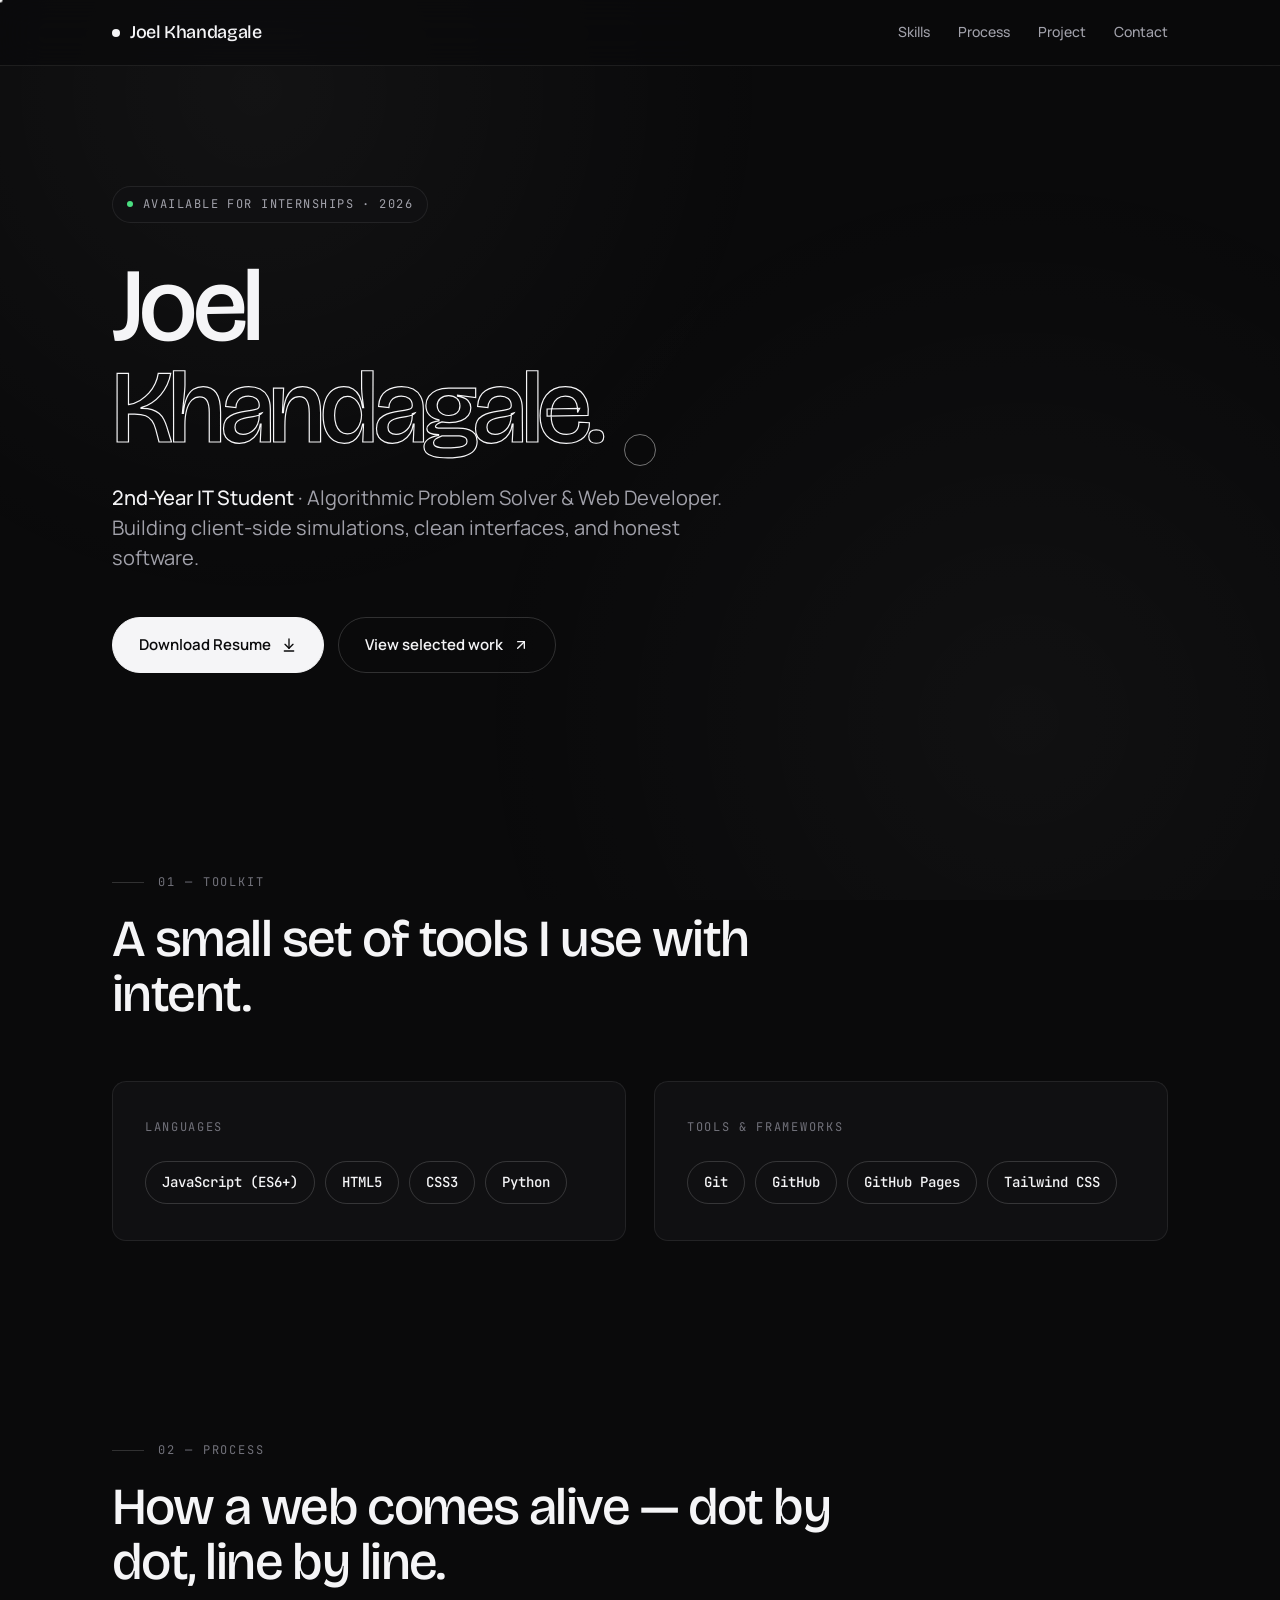
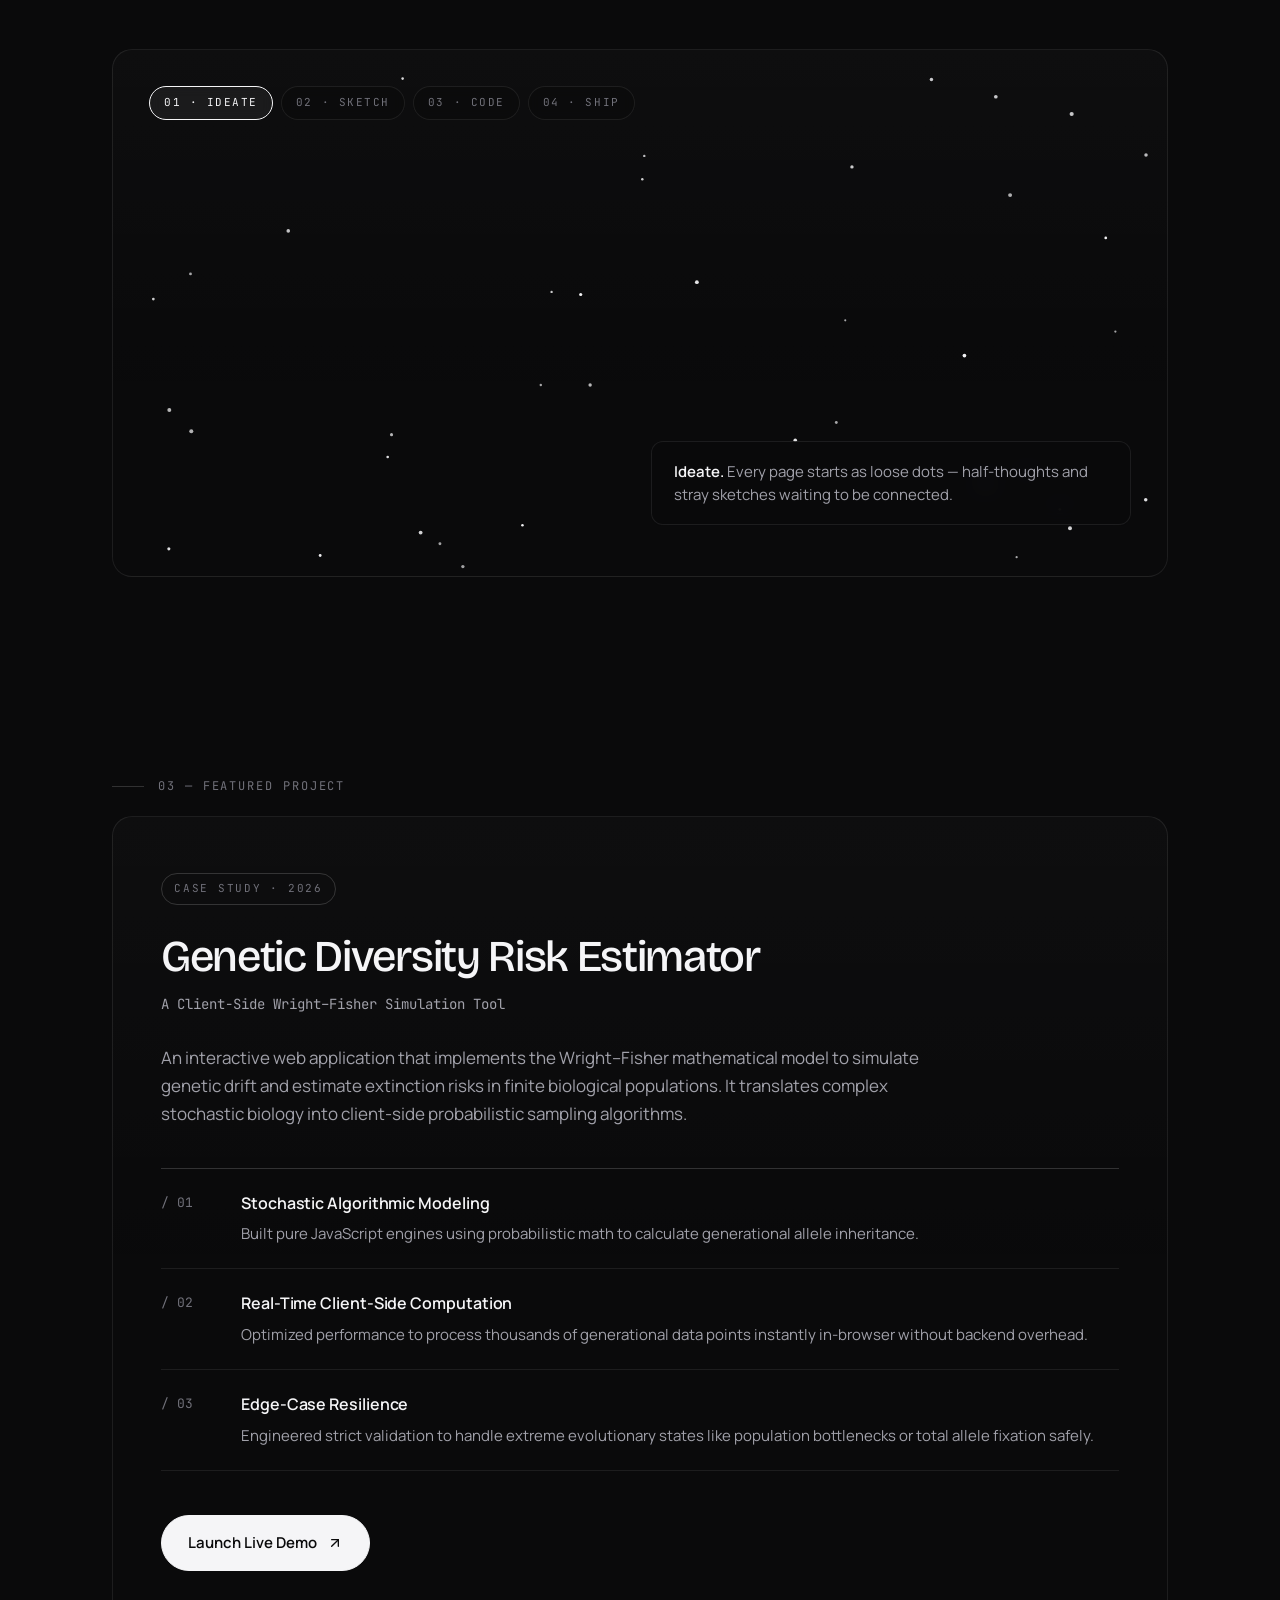
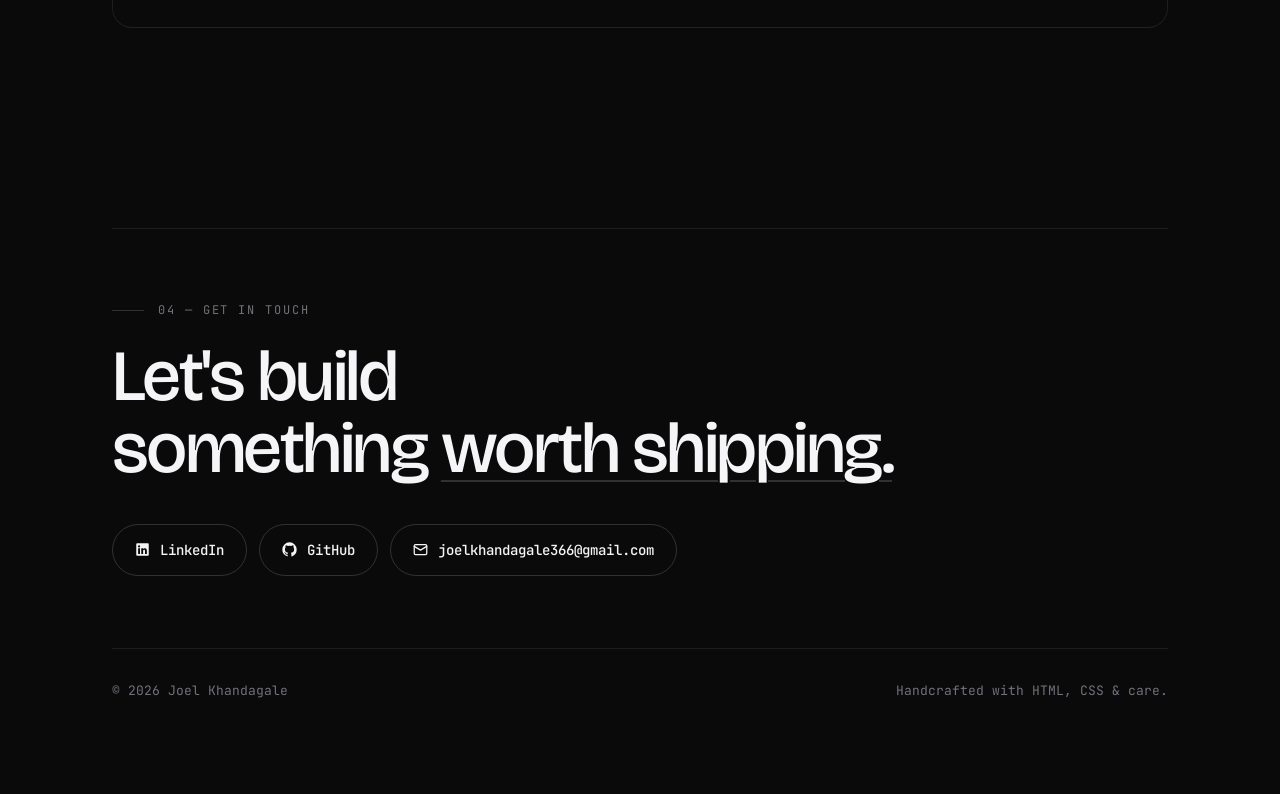
==== index.html @ 6344532a "Add files via upload" ====
<!DOCTYPE html>
<html lang="en">
<head>
<meta charset="UTF-8" />
<meta name="viewport" content="width=device-width, initial-scale=1.0" />
<meta name="description" content="Joel Khandagale — 2nd-Year IT Student, Algorithmic Problem Solver & Web Developer" />
<title>Joel Khandagale — Portfolio</title>
<link rel="preconnect" href="https://fonts.googleapis.com">
<link rel="preconnect" href="https://fonts.gstatic.com" crossorigin>
<link href="https://fonts.googleapis.com/css2?family=Bricolage+Grotesque:opsz,wght@12..96,400;12..96,500;12..96,700&family=Manrope:wght@300;400;500;600;700&family=JetBrains+Mono:wght@400;500&display=swap" rel="stylesheet">
<style>
  :root {
    --bg: #0a0a0b;
    --bg-elev: #101012;
    --line: rgba(255, 255, 255, 0.08);
    --line-strong: rgba(255, 255, 255, 0.16);
    --text: #f5f5f7;
    --text-dim: #a1a1aa;
    --text-mute: #71717a;
    --accent: #ffffff;
    --radius: 14px;
    --maxw: 1120px;
    --ease: cubic-bezier(.2,.7,.2,1);
  }

  * { box-sizing: border-box; }
  html { scroll-behavior: smooth; }
  body {
    margin: 0;
    background: var(--bg);
    color: var(--text);
    font-family: 'Manrope', system-ui, sans-serif;
    font-size: 16px;
    line-height: 1.6;
    -webkit-font-smoothing: antialiased;
    -moz-osx-font-smoothing: grayscale;
    overflow-x: hidden;
  }
  body::before {
    content: "";
    position: fixed; inset: 0;
    pointer-events: none;
    background-image: radial-gradient(circle at 20% 10%, rgba(255,255,255,.04), transparent 40%),
                      radial-gradient(circle at 80% 80%, rgba(255,255,255,.03), transparent 45%);
    z-index: 0;
  }

  a { color: var(--text); text-decoration: none; }

  .container { max-width: var(--maxw); margin: 0 auto; padding: 0 32px; position: relative; z-index: 1; }

  @media (hover: hover) and (pointer: fine) {
    body { cursor: none; }
    a, button, .btn, .badge, .contact-link, .nav-links a, input, textarea { cursor: none; }
    .cursor-ring {
      position: fixed; top: 0; left: 0;
      width: 32px; height: 32px;
      border: 1px solid rgba(255,255,255,0.45);
      border-radius: 50%;
      transform: translate(-50%, -50%);
      pointer-events: none;
      z-index: 9999;
      transition: width .25s var(--ease), height .25s var(--ease),
                  background .25s var(--ease), border-color .25s var(--ease),
                  opacity .2s var(--ease);
      mix-blend-mode: difference;
      will-change: transform;
    }
    .cursor-dot {
      position: fixed; top: 0; left: 0;
      width: 5px; height: 5px;
      background: #fff;
      border-radius: 50%;
      transform: translate(-50%, -50%);
      pointer-events: none;
      z-index: 9999;
      mix-blend-mode: difference;
      will-change: transform;
    }
    .cursor-ring.hover {
      width: 56px; height: 56px;
      background: rgba(255,255,255,0.08);
      border-color: rgba(255,255,255,0.8);
    }
    .cursor-ring.click { width: 22px; height: 22px; }
  }

  .nav {
    position: sticky; top: 0;
    backdrop-filter: blur(18px);
    -webkit-backdrop-filter: blur(18px);
    background: rgba(10,10,11,0.65);
    border-bottom: 1px solid var(--line);
    z-index: 50;
  }
  .nav-inner { display: flex; align-items: center; justify-content: space-between; padding: 18px 32px; max-width: var(--maxw); margin: 0 auto; }
  .brand { font-family: 'Bricolage Grotesque', sans-serif; font-weight: 500; font-size: 18px; letter-spacing: -0.02em; }
  .brand-dot { display: inline-block; width: 8px; height: 8px; border-radius: 50%; background: var(--text); margin-right: 10px; vertical-align: middle; }
  .nav-links { display: flex; gap: 28px; }
  .nav-links a { color: var(--text-dim); font-size: 14px; font-weight: 500; transition: color .3s var(--ease); }
  .nav-links a:hover { color: var(--text); }
  @media (max-width: 640px) { .nav-links { display: none; } }

  .hero { padding: 120px 0 100px; position: relative; }
  .eyebrow {
    display: inline-flex; align-items: center; gap: 10px;
    font-family: 'JetBrains Mono', monospace;
    font-size: 12px; letter-spacing: 0.12em; text-transform: uppercase;
    color: var(--text-dim);
    padding: 8px 14px; border: 1px solid var(--line); border-radius: 999px;
    background: var(--bg-elev); margin-bottom: 32px;
  }
  .eyebrow .pulse { width: 6px; height: 6px; border-radius: 50%; background: #4ade80; box-shadow: 0 0 0 0 rgba(74,222,128,0.6); animation: pulse 2s infinite; }
  @keyframes pulse { 0%,100% { box-shadow: 0 0 0 0 rgba(74,222,128,0.6); } 50% { box-shadow: 0 0 0 8px rgba(74,222,128,0); } }
  .hero h1 {
    font-family: 'Bricolage Grotesque', sans-serif;
    font-weight: 500;
    font-size: clamp(48px, 9vw, 104px);
    line-height: 0.98; letter-spacing: -0.045em;
    margin: 0 0 24px;
  }
  .hero h1 .stroke { color: transparent; -webkit-text-stroke: 1.2px var(--text); }
  .hero-tag { font-size: clamp(16px, 1.6vw, 20px); color: var(--text-dim); max-width: 640px; margin: 0 0 44px; line-height: 1.5; }
  .hero-tag strong { color: var(--text); font-weight: 500; }
  .cta-row { display: flex; gap: 14px; flex-wrap: wrap; align-items: center; }

  .btn {
    display: inline-flex; align-items: center; gap: 10px;
    padding: 15px 26px;
    font-family: 'Manrope', sans-serif;
    font-size: 15px; font-weight: 600;
    border-radius: 999px;
    border: 1px solid var(--line-strong);
    background: transparent; color: var(--text);
    transition: all .35s var(--ease); text-decoration: none;
  }
  .btn:hover { border-color: var(--text); transform: translateY(-2px); }
  .btn-primary { background: var(--text); color: #0a0a0b; border-color: var(--text); }
  .btn-primary:hover { background: transparent; color: var(--text); border-color: var(--text); transform: translateY(-2px); }
  .btn svg { width: 16px; height: 16px; transition: transform .35s var(--ease); }
  .btn:hover svg { transform: translate(2px, -2px); }
  .btn-primary:hover svg { transform: translateY(2px); }

  section { padding: 100px 0; position: relative; }
  .section-label {
    display: flex; align-items: center; gap: 14px;
    font-family: 'JetBrains Mono', monospace;
    font-size: 12px; letter-spacing: 0.16em; text-transform: uppercase;
    color: var(--text-mute); margin-bottom: 20px;
  }
  .section-label::before { content: ""; width: 32px; height: 1px; background: var(--line-strong); }
  .section-title {
    font-family: 'Bricolage Grotesque', sans-serif; font-weight: 500;
    font-size: clamp(32px, 4.5vw, 52px); letter-spacing: -0.03em;
    line-height: 1.05; margin: 0 0 60px; max-width: 720px;
  }

  .skills-grid { display: grid; grid-template-columns: repeat(2, 1fr); gap: 28px; }
  @media (max-width: 720px) { .skills-grid { grid-template-columns: 1fr; } }
  .skill-card { padding: 36px 32px; border: 1px solid var(--line); border-radius: var(--radius); background: var(--bg-elev); transition: border-color .35s var(--ease), transform .35s var(--ease); }
  .skill-card:hover { border-color: var(--line-strong); transform: translateY(-3px); }
  .skill-cat { font-family: 'JetBrains Mono', monospace; font-size: 12px; letter-spacing: 0.14em; text-transform: uppercase; color: var(--text-mute); margin-bottom: 24px; }
  .skill-list { display: flex; flex-wrap: wrap; gap: 10px; }
  .badge { padding: 9px 16px; border: 1px solid var(--line-strong); border-radius: 999px; font-size: 14px; font-weight: 500; color: var(--text); background: transparent; transition: all .3s var(--ease); font-family: 'JetBrains Mono', monospace; }
  .badge:hover { background: var(--text); color: #0a0a0b; border-color: var(--text); }

  .process { padding: 100px 0; }
  .process-wrap {
    position: relative;
    border: 1px solid var(--line);
    border-radius: 20px;
    background: linear-gradient(180deg, rgba(255,255,255,0.02), transparent 70%);
    overflow: hidden;
    aspect-ratio: 16 / 8;
    min-height: 420px;
  }
  @media (max-width: 720px) { .process-wrap { aspect-ratio: 4 / 5; min-height: 500px; } }
  #web-canvas { position: absolute; inset: 0; width: 100%; height: 100%; display: block; }
  .process-overlay {
    position: absolute; inset: 0;
    padding: 36px;
    display: flex; flex-direction: column; justify-content: space-between;
    pointer-events: none;
  }
  .process-steps {
    display: flex; gap: 8px; flex-wrap: wrap;
  }
  .step-chip {
    font-family: 'JetBrains Mono', monospace;
    font-size: 11px; letter-spacing: 0.14em; text-transform: uppercase;
    padding: 7px 14px;
    border: 1px solid var(--line);
    border-radius: 999px;
    color: var(--text-mute);
    background: rgba(10,10,11,0.5);
    backdrop-filter: blur(6px);
    -webkit-backdrop-filter: blur(6px);
    transition: color .4s var(--ease), border-color .4s var(--ease), background .4s var(--ease);
  }
  .step-chip.active { color: var(--text); border-color: var(--text); background: rgba(255,255,255,0.06); }
  .process-caption {
    align-self: flex-end; max-width: 480px;
    font-family: 'Manrope', sans-serif;
    color: var(--text-dim); font-size: 15px; line-height: 1.55;
    padding: 18px 22px;
    background: rgba(10,10,11,0.55);
    backdrop-filter: blur(10px);
    -webkit-backdrop-filter: blur(10px);
    border: 1px solid var(--line);
    border-radius: 12px;
  }
  .process-caption strong { color: var(--text); font-weight: 600; }
  @media (max-width: 720px) {
    .process-overlay { padding: 22px; }
    .process-caption { align-self: flex-start; }
  }

  .project { border: 1px solid var(--line); border-radius: 20px; padding: 56px 48px; background: linear-gradient(180deg, rgba(255,255,255,0.02), transparent 60%); position: relative; overflow: hidden; }
  @media (max-width: 640px) { .project { padding: 40px 24px; } }
  .project-tag { display: inline-block; font-family: 'JetBrains Mono', monospace; font-size: 11px; letter-spacing: 0.16em; text-transform: uppercase; color: var(--text-mute); padding: 6px 12px; border: 1px solid var(--line-strong); border-radius: 999px; margin-bottom: 28px; }
  .project h3 { font-family: 'Bricolage Grotesque', sans-serif; font-weight: 500; font-size: clamp(28px, 4vw, 44px); letter-spacing: -0.03em; line-height: 1.1; margin: 0 0 12px; }
  .project-subtitle { font-family: 'JetBrains Mono', monospace; font-size: 14px; color: var(--text-dim); margin: 0 0 28px; }
  .project-desc { font-size: 17px; color: var(--text-dim); max-width: 780px; margin: 0 0 40px; line-height: 1.65; }
  .feature-list { display: grid; gap: 0; margin: 0 0 44px; padding: 0; list-style: none; }
  .feature-list li { display: grid; grid-template-columns: 60px 1fr; gap: 20px; align-items: flex-start; padding: 22px 0; border-top: 1px solid var(--line); }
  .feature-list li:first-child { border-top: 1px solid var(--line-strong); }
  .feature-list li:last-child { border-bottom: 1px solid var(--line); }
  .feature-num { font-family: 'JetBrains Mono', monospace; font-size: 13px; color: var(--text-mute); padding-top: 2px; }
  .feature-body h4 { font-family: 'Manrope', sans-serif; font-size: 16px; font-weight: 600; margin: 0 0 6px; color: var(--text); letter-spacing: -0.005em; }
  .feature-body p { margin: 0; color: var(--text-dim); font-size: 15px; line-height: 1.6; }
  .project-cta { display: flex; gap: 14px; flex-wrap: wrap; }

  .contact { padding: 100px 0 60px; text-align: left; }
  .contact-inner { padding: 72px 0; border-top: 1px solid var(--line); border-bottom: 1px solid var(--line); }
  .contact h2 { font-family: 'Bricolage Grotesque', sans-serif; font-weight: 500; font-size: clamp(40px, 6vw, 72px); letter-spacing: -0.035em; line-height: 1; margin: 0 0 32px; }
  .contact h2 a { color: var(--text); text-decoration: underline; text-decoration-thickness: 1.5px; text-underline-offset: 8px; transition: text-decoration-color .3s var(--ease); text-decoration-color: var(--line-strong); }
  .contact h2 a:hover { text-decoration-color: var(--text); }
  .contact-links { display: flex; gap: 12px; flex-wrap: wrap; margin-top: 40px; }
  .contact-link { display: inline-flex; align-items: center; gap: 10px; padding: 14px 22px; border: 1px solid var(--line-strong); border-radius: 999px; font-size: 14px; font-weight: 500; color: var(--text); transition: all .3s var(--ease); font-family: 'JetBrains Mono', monospace; }
  .contact-link:hover { background: var(--text); color: #0a0a0b; border-color: var(--text); transform: translateY(-2px); }
  .contact-link svg { width: 15px; height: 15px; }

  footer { padding: 32px 0; display: flex; justify-content: space-between; align-items: center; color: var(--text-mute); font-size: 13px; font-family: 'JetBrains Mono', monospace; flex-wrap: wrap; gap: 12px; }

  .reveal { opacity: 0; transform: translateY(24px); transition: opacity .8s var(--ease), transform .8s var(--ease); }
  .reveal.in { opacity: 1; transform: translateY(0); }
  .delay-1 { transition-delay: .08s; }
  .delay-2 { transition-delay: .16s; }
  .delay-3 { transition-delay: .24s; }
  .delay-4 { transition-delay: .32s; }

  ::selection { background: var(--text); color: #0a0a0b; }
</style>
</head>
<body>

<div class="cursor-ring" aria-hidden="true"></div>
<div class="cursor-dot" aria-hidden="true"></div>

<nav class="nav" data-testid="portfolio-nav">
  <div class="nav-inner">
    <div class="brand"><span class="brand-dot"></span>Joel Khandagale</div>
    <div class="nav-links">
      <a href="#skills">Skills</a>
      <a href="#process">Process</a>
      <a href="#project">Project</a>
      <a href="#contact">Contact</a>
    </div>
  </div>
</nav>

<header class="hero">
  <div class="container">
    <div class="eyebrow reveal" data-testid="hero-status">
      <span class="pulse"></span> Available for internships · 2026
    </div>
    <h1 class="reveal delay-1" data-testid="hero-name">
      Joel<br/>
      <span class="stroke">Khandagale.</span>
    </h1>
    <p class="hero-tag reveal delay-2" data-testid="hero-tagline">
      <strong>2nd-Year IT Student</strong> · Algorithmic Problem Solver &amp; Web Developer. Building
      client-side simulations, clean interfaces, and honest software.
    </p>
    <div class="cta-row reveal delay-3">
      <a class="btn btn-primary" href="resume.pdf" download="Joel_Khandagale_Resume.pdf" data-testid="hero-download-resume-btn">
        Download Resume
        <svg viewBox="0 0 24 24" fill="none" stroke="currentColor" stroke-width="2" stroke-linecap="round" stroke-linejoin="round"><path d="M12 3v14"/><path d="m6 11 6 6 6-6"/><path d="M5 21h14"/></svg>
      </a>
      <a class="btn" href="#project" data-testid="hero-view-work-btn">
        View selected work
        <svg viewBox="0 0 24 24" fill="none" stroke="currentColor" stroke-width="2" stroke-linecap="round" stroke-linejoin="round"><path d="M7 17 17 7"/><path d="M7 7h10v10"/></svg>
      </a>
    </div>
  </div>
</header>

<section id="skills" data-testid="skills-section">
  <div class="container">
    <div class="section-label reveal">01 — Toolkit</div>
    <h2 class="section-title reveal delay-1">A small set of tools I use with intent.</h2>
    <div class="skills-grid">
      <div class="skill-card reveal delay-2" data-testid="skill-languages-card">
        <div class="skill-cat">Languages</div>
        <div class="skill-list">
          <span class="badge">JavaScript (ES6+)</span>
          <span class="badge">HTML5</span>
          <span class="badge">CSS3</span>
          <span class="badge">Python</span>
        </div>
      </div>
      <div class="skill-card reveal delay-3" data-testid="skill-tools-card">
        <div class="skill-cat">Tools &amp; Frameworks</div>
        <div class="skill-list">
          <span class="badge">Git</span>
          <span class="badge">GitHub</span>
          <span class="badge">GitHub Pages</span>
          <span class="badge">Tailwind CSS</span>
        </div>
      </div>
    </div>
  </div>
</section>

<section id="process" class="process" data-testid="process-section">
  <div class="container">
    <div class="section-label reveal">02 — Process</div>
    <h2 class="section-title reveal delay-1">How a web comes alive — dot by dot, line by line.</h2>
    <div class="process-wrap reveal delay-2">
      <canvas id="web-canvas" data-testid="web-canvas"></canvas>
      <div class="process-overlay">
        <div class="process-steps" data-testid="process-steps">
          <span class="step-chip" data-step="0">01 · Ideate</span>
          <span class="step-chip" data-step="1">02 · Sketch</span>
          <span class="step-chip" data-step="2">03 · Code</span>
          <span class="step-chip" data-step="3">04 · Ship</span>
        </div>
        <p class="process-caption" data-testid="process-caption">
          <strong id="step-title">Ideate.</strong>
          <span id="step-desc">Every page starts as loose dots — half-thoughts and stray sketches waiting to be connected.</span>
        </p>
      </div>
    </div>
  </div>
</section>

<section id="project" data-testid="project-section">
  <div class="container">
    <div class="section-label reveal">03 — Featured Project</div>
    <div class="project reveal delay-1">
      <span class="project-tag">Case study · 2026</span>
      <h3 data-testid="project-title">Genetic Diversity Risk Estimator</h3>
      <p class="project-subtitle">A Client-Side Wright–Fisher Simulation Tool</p>
      <p class="project-desc">
        An interactive web application that implements the Wright–Fisher mathematical model to simulate
        genetic drift and estimate extinction risks in finite biological populations. It translates
        complex stochastic biology into client-side probabilistic sampling algorithms.
      </p>
      <ul class="feature-list">
        <li>
          <span class="feature-num">/ 01</span>
          <div class="feature-body">
            <h4>Stochastic Algorithmic Modeling</h4>
            <p>Built pure JavaScript engines using probabilistic math to calculate generational allele inheritance.</p>
          </div>
        </li>
        <li>
          <span class="feature-num">/ 02</span>
          <div class="feature-body">
            <h4>Real-Time Client-Side Computation</h4>
            <p>Optimized performance to process thousands of generational data points instantly in-browser without backend overhead.</p>
          </div>
        </li>
        <li>
          <span class="feature-num">/ 03</span>
          <div class="feature-body">
            <h4>Edge-Case Resilience</h4>
            <p>Engineered strict validation to handle extreme evolutionary states like population bottlenecks or total allele fixation safely.</p>
          </div>
        </li>
      </ul>
      <div class="project-cta">
        <a class="btn btn-primary" href="https://joelllllll07.github.io/Genetic-Diversity-Risk-Estimator/" target="_blank" rel="noopener" data-testid="project-live-demo-btn">
          Launch Live Demo
          <svg viewBox="0 0 24 24" fill="none" stroke="currentColor" stroke-width="2" stroke-linecap="round" stroke-linejoin="round"><path d="M7 17 17 7"/><path d="M7 7h10v10"/></svg>
        </a>
      </div>
    </div>
  </div>
</section>

<section id="contact" class="contact" data-testid="contact-section">
  <div class="container">
    <div class="contact-inner">
      <div class="section-label reveal">04 — Get in touch</div>
      <h2 class="reveal delay-1">
        Let's build<br/>
        something <a href="mailto:joelkhandagale366@gmail.com" data-testid="contact-email-inline">worth shipping.</a>
      </h2>
      <div class="contact-links reveal delay-2">
        <a class="contact-link" href="https://www.linkedin.com/in/joel-khandagale-20136740b/" target="_blank" rel="noopener" data-testid="contact-linkedin">
          <svg viewBox="0 0 24 24" fill="currentColor"><path d="M20.5 2h-17A1.5 1.5 0 002 3.5v17A1.5 1.5 0 003.5 22h17a1.5 1.5 0 001.5-1.5v-17A1.5 1.5 0 0020.5 2zM8 19H5v-9h3zm-1.5-10.28a1.72 1.72 0 111.72-1.72 1.72 1.72 0 01-1.72 1.72zM19 19h-3v-4.74c0-1.42-.6-1.93-1.38-1.93A1.74 1.74 0 0013 14.19V19h-3v-9h2.9v1.3a3.11 3.11 0 012.7-1.4c1.55 0 3.4.86 3.4 3.6z"/></svg>
          LinkedIn
        </a>
        <a class="contact-link" href="https://github.com/joelllllll07" target="_blank" rel="noopener" data-testid="contact-github">
          <svg viewBox="0 0 24 24" fill="currentColor"><path d="M12 .5A11.5 11.5 0 00.5 12a11.5 11.5 0 007.86 10.92c.58.1.79-.25.79-.56v-2c-3.2.7-3.88-1.37-3.88-1.37-.53-1.34-1.29-1.7-1.29-1.7-1.05-.72.08-.7.08-.7 1.17.08 1.78 1.2 1.78 1.2 1.03 1.77 2.7 1.26 3.36.96.1-.75.4-1.26.73-1.55-2.55-.29-5.24-1.28-5.24-5.7 0-1.26.45-2.29 1.19-3.1-.12-.29-.52-1.47.11-3.06 0 0 .97-.31 3.18 1.18a11 11 0 015.79 0c2.2-1.49 3.17-1.18 3.17-1.18.64 1.59.24 2.77.12 3.06.74.81 1.19 1.84 1.19 3.1 0 4.43-2.7 5.4-5.26 5.69.41.36.78 1.06.78 2.14v3.17c0 .31.21.67.8.56A11.5 11.5 0 0023.5 12 11.5 11.5 0 0012 .5z"/></svg>
          GitHub
        </a>
        <a class="contact-link" href="mailto:joelkhandagale366@gmail.com" data-testid="contact-email">
          <svg viewBox="0 0 24 24" fill="none" stroke="currentColor" stroke-width="2" stroke-linecap="round" stroke-linejoin="round"><rect x="2" y="4" width="20" height="16" rx="2"/><path d="m22 7-10 6L2 7"/></svg>
          joelkhandagale366@gmail.com
        </a>
      </div>
    </div>
    <footer>
      <div>© 2026 Joel Khandagale</div>
      <div>Handcrafted with HTML, CSS &amp; care.</div>
    </footer>
  </div>
</section>

<script>
  const io = new IntersectionObserver((entries) => {
    entries.forEach(e => { if (e.isIntersecting) { e.target.classList.add('in'); io.unobserve(e.target); } });
  }, { threshold: 0.12 });
  document.querySelectorAll('.reveal').forEach(el => io.observe(el));

  (function () {
    if (!matchMedia('(hover: hover) and (pointer: fine)').matches) return;
    const ring = document.querySelector('.cursor-ring');
    const dot = document.querySelector('.cursor-dot');
    if (!ring || !dot) return;
    let mx = window.innerWidth / 2, my = window.innerHeight / 2;
    let rx = mx, ry = my;
    window.addEventListener('mousemove', (e) => { mx = e.clientX; my = e.clientY; dot.style.transform = `translate(${mx}px, ${my}px) translate(-50%, -50%)`; }, { passive: true });
    function tick() {
      rx += (mx - rx) * 0.18;
      ry += (my - ry) * 0.18;
      ring.style.transform = `translate(${rx}px, ${ry}px) translate(-50%, -50%)`;
      requestAnimationFrame(tick);
    }
    tick();
    const hoverSel = 'a, button, .btn, .badge, .contact-link, .nav-links a, .step-chip';
    document.querySelectorAll(hoverSel).forEach(el => {
      el.addEventListener('mouseenter', () => ring.classList.add('hover'));
      el.addEventListener('mouseleave', () => ring.classList.remove('hover'));
    });
    window.addEventListener('mousedown', () => ring.classList.add('click'));
    window.addEventListener('mouseup', () => ring.classList.remove('click'));
    window.addEventListener('mouseleave', () => { ring.style.opacity = 0; dot.style.opacity = 0; });
    window.addEventListener('mouseenter', () => { ring.style.opacity = 1; dot.style.opacity = 1; });
  })();

  (function () {
    const canvas = document.getElementById('web-canvas');
    if (!canvas) return;
    const ctx = canvas.getContext('2d');
    let W = 0, H = 0, DPR = Math.min(window.devicePixelRatio || 1, 2);
    let nodes = [];
    let mouse = { x: -9999, y: -9999, active: false };
    const STAGE = { count: 4 };
    let stage = 0;
    const stepData = [
      { title: 'Ideate.', desc: 'Every page starts as loose dots — half-thoughts and stray sketches waiting to be connected.' },
      { title: 'Sketch.', desc: 'Ideas find their neighbors. Short strokes link the closest thoughts into a rough scaffold.' },
      { title: 'Code.', desc: 'The scaffold hardens into structure — every dot a component, every line a function call.' },
      { title: 'Ship.', desc: 'The web comes alive. Move your cursor — the network pulls toward you, just like a real user.' }
    ];

    function resize() {
      const rect = canvas.getBoundingClientRect();
      W = rect.width; H = rect.height;
      canvas.width = W * DPR; canvas.height = H * DPR;
      ctx.setTransform(DPR, 0, 0, DPR, 0, 0);
      seed();
    }

    function seed() {
      const density = Math.max(28, Math.min(56, Math.floor((W * H) / 14000)));
      nodes = new Array(density).fill(0).map(() => ({
        x: Math.random() * W,
        y: Math.random() * H,
        vx: (Math.random() - 0.5) * 0.35,
        vy: (Math.random() - 0.5) * 0.35,
        r: Math.random() * 1.2 + 1.0,
        appear: Math.random() * 0.9 + 0.1
      }));
    }

    function update() {
      const linkDist = [0, 80, 120, 160][stage];
      const showNodes = stage >= 0;
      const attract = stage >= 3;

      ctx.clearRect(0, 0, W, H);

      for (const n of nodes) {
        n.x += n.vx; n.y += n.vy;
        if (n.x < 0 || n.x > W) n.vx *= -1;
        if (n.y < 0 || n.y > H) n.vy *= -1;

        if (attract && mouse.active) {
          const dx = mouse.x - n.x, dy = mouse.y - n.y;
          const d2 = dx * dx + dy * dy;
          if (d2 < 180 * 180) {
            const d = Math.sqrt(d2) || 1;
            n.vx += (dx / d) * 0.02;
            n.vy += (dy / d) * 0.02;
          }
        }
        n.vx *= 0.995; n.vy *= 0.995;
        n.x = Math.max(0, Math.min(W, n.x));
        n.y = Math.max(0, Math.min(H, n.y));
      }

      if (linkDist > 0) {
        for (let i = 0; i < nodes.length; i++) {
          for (let j = i + 1; j < nodes.length; j++) {
            const a = nodes[i], b = nodes[j];
            const dx = a.x - b.x, dy = a.y - b.y;
            const d = Math.hypot(dx, dy);
            if (d < linkDist) {
              const alpha = (1 - d / linkDist) * 0.5;
              ctx.strokeStyle = `rgba(255,255,255,${alpha.toFixed(3)})`;
              ctx.lineWidth = 0.7;
              ctx.beginPath();
              ctx.moveTo(a.x, a.y); ctx.lineTo(b.x, b.y);
              ctx.stroke();
            }
          }
        }
      }
      if (attract && mouse.active) {
        for (const n of nodes) {
          const dx = mouse.x - n.x, dy = mouse.y - n.y;
          const d = Math.hypot(dx, dy);
          if (d < 180) {
            const alpha = (1 - d / 180) * 0.9;
            ctx.strokeStyle = `rgba(255,255,255,${alpha.toFixed(3)})`;
            ctx.lineWidth = 0.9;
            ctx.beginPath();
            ctx.moveTo(mouse.x, mouse.y); ctx.lineTo(n.x, n.y);
            ctx.stroke();
          }
        }
      }
      if (showNodes) {
        for (const n of nodes) {
          ctx.fillStyle = `rgba(245,245,247,${(0.6 + n.appear * 0.4).toFixed(3)})`;
          ctx.beginPath();
          ctx.arc(n.x, n.y, n.r, 0, Math.PI * 2);
          ctx.fill();
        }
      }
      if (attract && mouse.active) {
        ctx.fillStyle = 'rgba(255,255,255,0.9)';
        ctx.beginPath(); ctx.arc(mouse.x, mouse.y, 3.5, 0, Math.PI * 2); ctx.fill();
      }

      requestAnimationFrame(update);
    }

    canvas.addEventListener('mousemove', (e) => {
      const rect = canvas.getBoundingClientRect();
      mouse.x = e.clientX - rect.left; mouse.y = e.clientY - rect.top; mouse.active = true;
    });
    canvas.addEventListener('mouseleave', () => { mouse.active = false; });

    const chips = document.querySelectorAll('.step-chip');
    const stepTitle = document.getElementById('step-title');
    const stepDesc = document.getElementById('step-desc');
    function setStage(i) {
      stage = i;
      chips.forEach(c => c.classList.toggle('active', Number(c.dataset.step) === i));
      if (stepTitle) stepTitle.textContent = stepData[i].title;
      if (stepDesc) stepDesc.textContent = stepData[i].desc;
    }
    setStage(0);
    let interval = setInterval(() => setStage((stage + 1) % STAGE.count), 3200);
    chips.forEach(c => c.addEventListener('click', () => {
      clearInterval(interval);
      setStage(Number(c.dataset.step));
      interval = setInterval(() => setStage((stage + 1) % STAGE.count), 5000);
    }));

    window.addEventListener('resize', resize);
    resize();
    update();
  })();
</script>

</body>
</html>
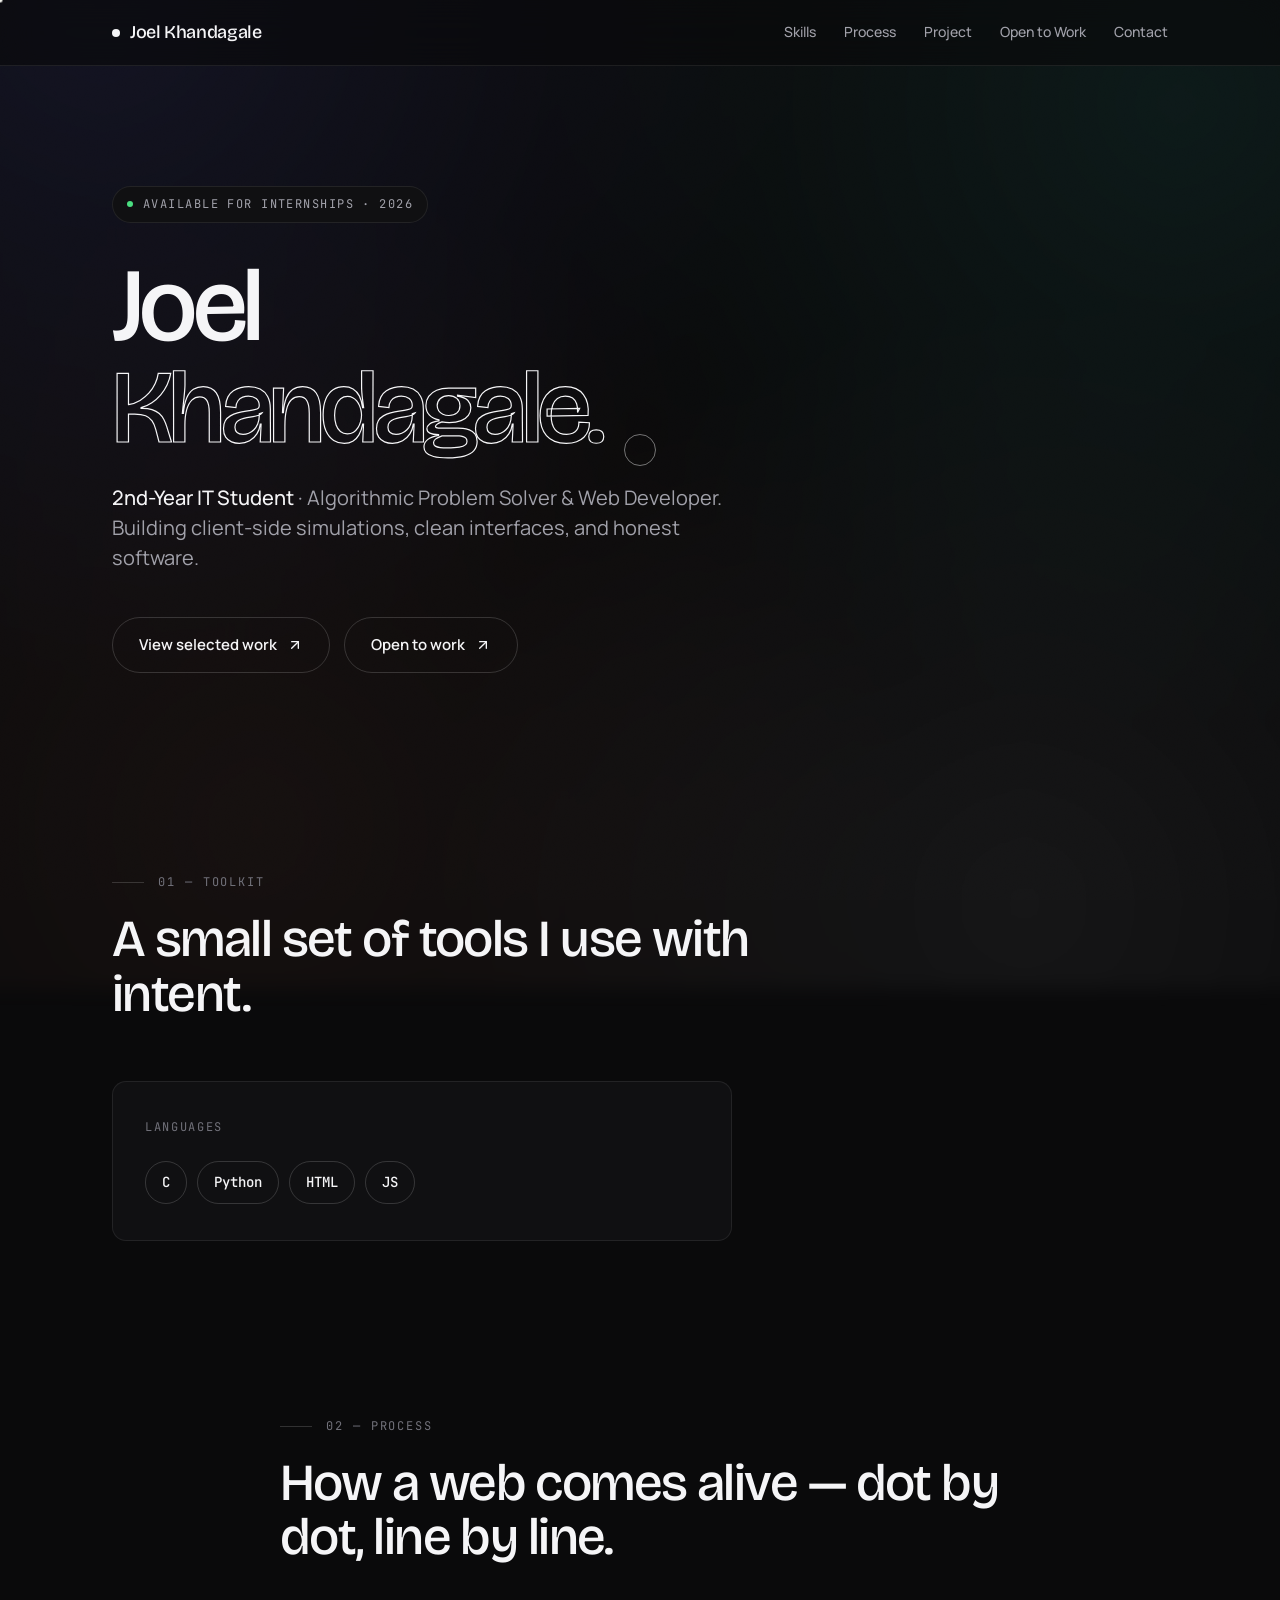
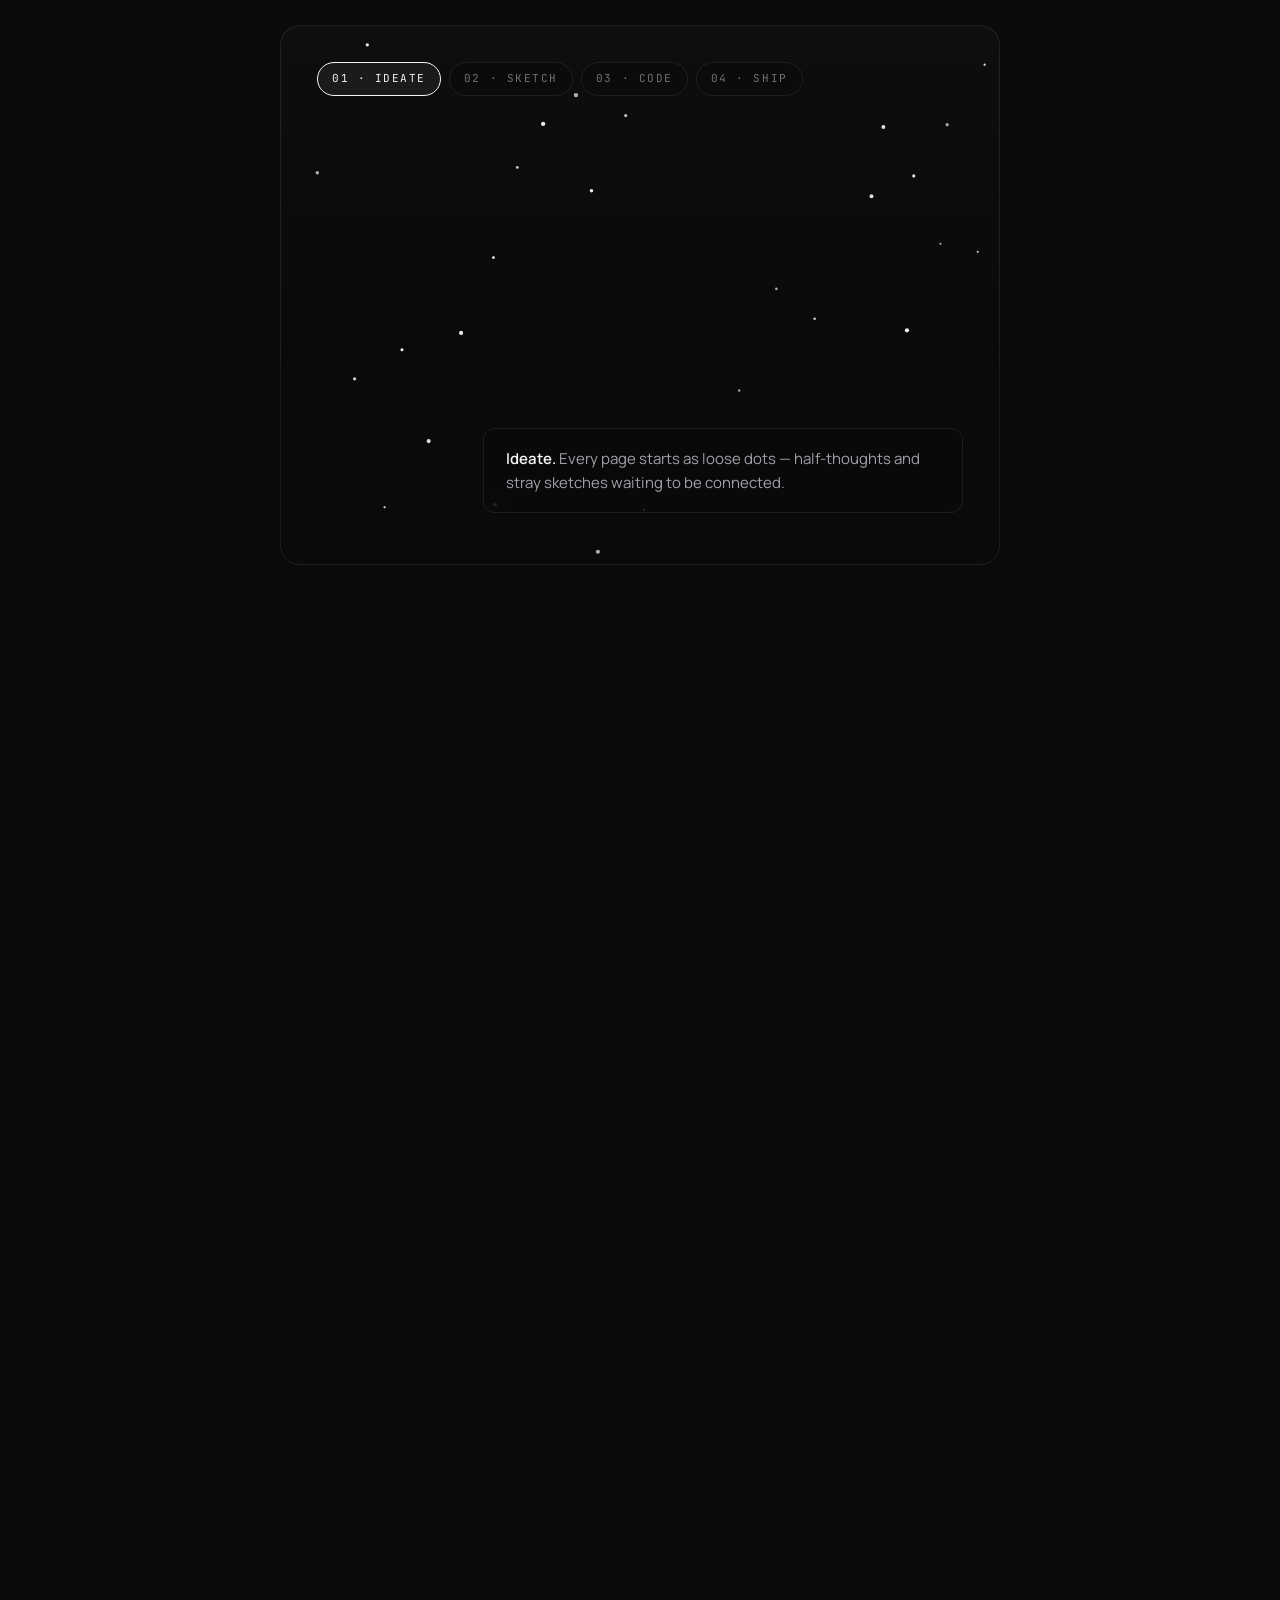
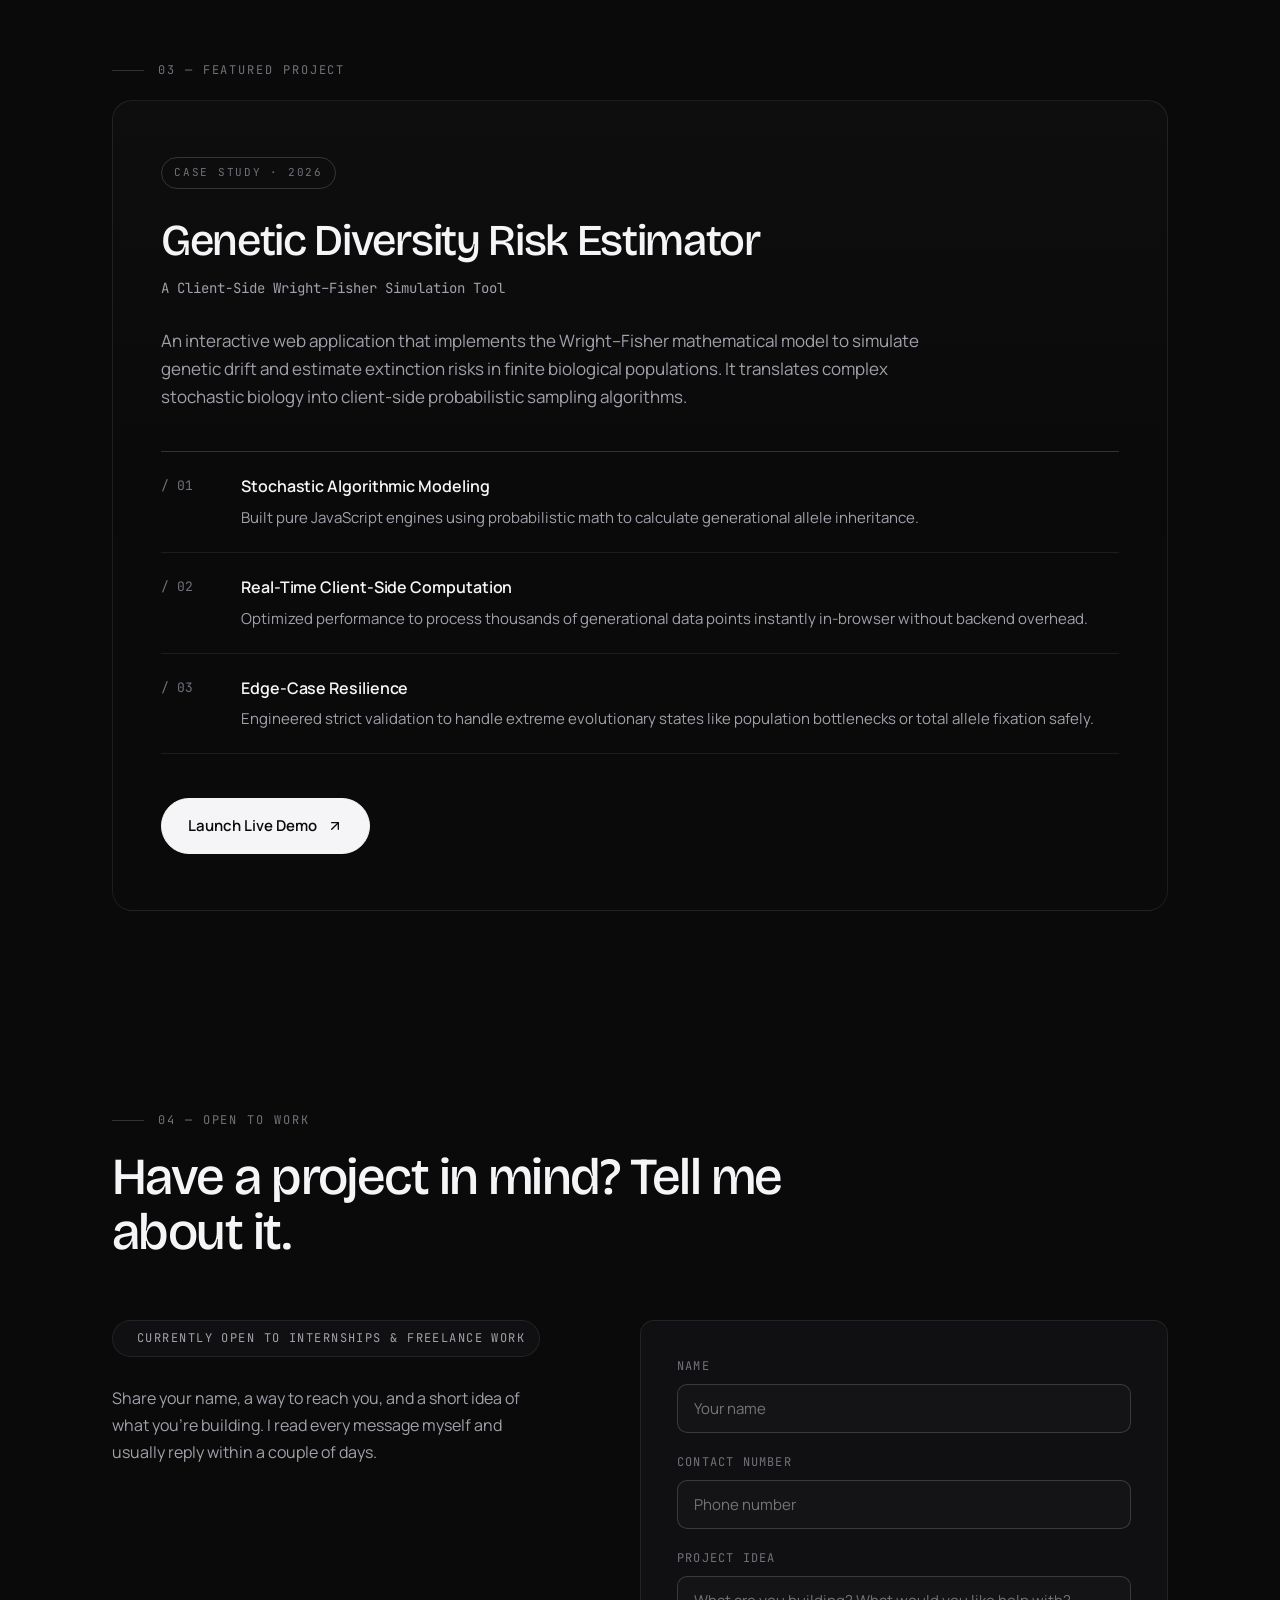
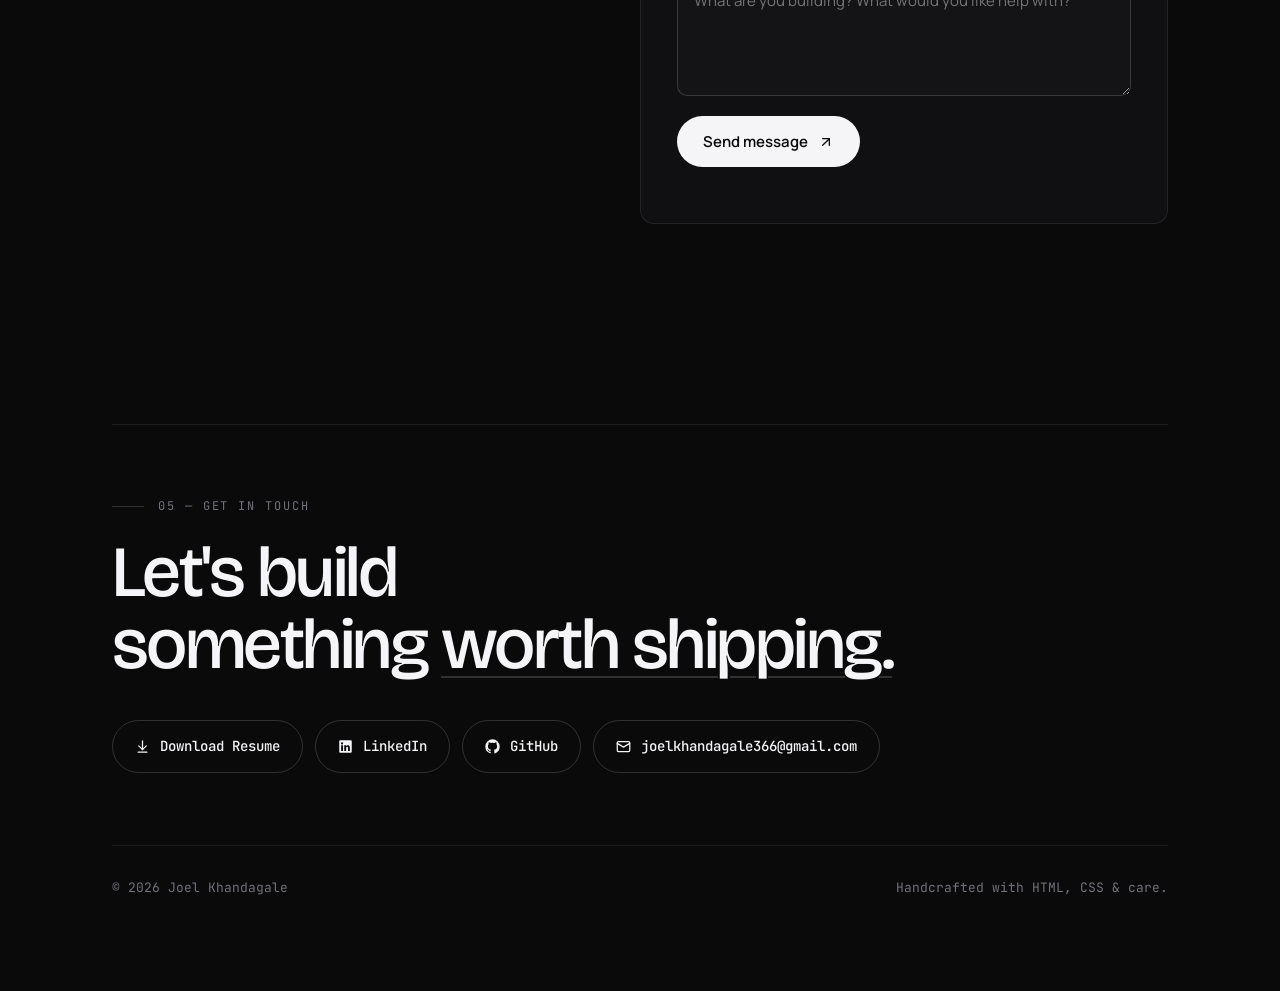
==== commit 7dfd0189: "Add files via upload" ====
--- a/index.html
+++ b/index.html
@@ -8,251 +8,12 @@
 <link rel="preconnect" href="https://fonts.googleapis.com">
 <link rel="preconnect" href="https://fonts.gstatic.com" crossorigin>
 <link href="https://fonts.googleapis.com/css2?family=Bricolage+Grotesque:opsz,wght@12..96,400;12..96,500;12..96,700&family=Manrope:wght@300;400;500;600;700&family=JetBrains+Mono:wght@400;500&display=swap" rel="stylesheet">
-<style>
-  :root {
-    --bg: #0a0a0b;
-    --bg-elev: #101012;
-    --line: rgba(255, 255, 255, 0.08);
-    --line-strong: rgba(255, 255, 255, 0.16);
-    --text: #f5f5f7;
-    --text-dim: #a1a1aa;
-    --text-mute: #71717a;
-    --accent: #ffffff;
-    --radius: 14px;
-    --maxw: 1120px;
-    --ease: cubic-bezier(.2,.7,.2,1);
-  }
-
-  * { box-sizing: border-box; }
-  html { scroll-behavior: smooth; }
-  body {
-    margin: 0;
-    background: var(--bg);
-    color: var(--text);
-    font-family: 'Manrope', system-ui, sans-serif;
-    font-size: 16px;
-    line-height: 1.6;
-    -webkit-font-smoothing: antialiased;
-    -moz-osx-font-smoothing: grayscale;
-    overflow-x: hidden;
-  }
-  body::before {
-    content: "";
-    position: fixed; inset: 0;
-    pointer-events: none;
-    background-image: radial-gradient(circle at 20% 10%, rgba(255,255,255,.04), transparent 40%),
-                      radial-gradient(circle at 80% 80%, rgba(255,255,255,.03), transparent 45%);
-    z-index: 0;
-  }
-
-  a { color: var(--text); text-decoration: none; }
-
-  .container { max-width: var(--maxw); margin: 0 auto; padding: 0 32px; position: relative; z-index: 1; }
-
-  @media (hover: hover) and (pointer: fine) {
-    body { cursor: none; }
-    a, button, .btn, .badge, .contact-link, .nav-links a, input, textarea { cursor: none; }
-    .cursor-ring {
-      position: fixed; top: 0; left: 0;
-      width: 32px; height: 32px;
-      border: 1px solid rgba(255,255,255,0.45);
-      border-radius: 50%;
-      transform: translate(-50%, -50%);
-      pointer-events: none;
-      z-index: 9999;
-      transition: width .25s var(--ease), height .25s var(--ease),
-                  background .25s var(--ease), border-color .25s var(--ease),
-                  opacity .2s var(--ease);
-      mix-blend-mode: difference;
-      will-change: transform;
-    }
-    .cursor-dot {
-      position: fixed; top: 0; left: 0;
-      width: 5px; height: 5px;
-      background: #fff;
-      border-radius: 50%;
-      transform: translate(-50%, -50%);
-      pointer-events: none;
-      z-index: 9999;
-      mix-blend-mode: difference;
-      will-change: transform;
-    }
-    .cursor-ring.hover {
-      width: 56px; height: 56px;
-      background: rgba(255,255,255,0.08);
-      border-color: rgba(255,255,255,0.8);
-    }
-    .cursor-ring.click { width: 22px; height: 22px; }
-  }
-
-  .nav {
-    position: sticky; top: 0;
-    backdrop-filter: blur(18px);
-    -webkit-backdrop-filter: blur(18px);
-    background: rgba(10,10,11,0.65);
-    border-bottom: 1px solid var(--line);
-    z-index: 50;
-  }
-  .nav-inner { display: flex; align-items: center; justify-content: space-between; padding: 18px 32px; max-width: var(--maxw); margin: 0 auto; }
-  .brand { font-family: 'Bricolage Grotesque', sans-serif; font-weight: 500; font-size: 18px; letter-spacing: -0.02em; }
-  .brand-dot { display: inline-block; width: 8px; height: 8px; border-radius: 50%; background: var(--text); margin-right: 10px; vertical-align: middle; }
-  .nav-links { display: flex; gap: 28px; }
-  .nav-links a { color: var(--text-dim); font-size: 14px; font-weight: 500; transition: color .3s var(--ease); }
-  .nav-links a:hover { color: var(--text); }
-  @media (max-width: 640px) { .nav-links { display: none; } }
-
-  .hero { padding: 120px 0 100px; position: relative; }
-  .eyebrow {
-    display: inline-flex; align-items: center; gap: 10px;
-    font-family: 'JetBrains Mono', monospace;
-    font-size: 12px; letter-spacing: 0.12em; text-transform: uppercase;
-    color: var(--text-dim);
-    padding: 8px 14px; border: 1px solid var(--line); border-radius: 999px;
-    background: var(--bg-elev); margin-bottom: 32px;
-  }
-  .eyebrow .pulse { width: 6px; height: 6px; border-radius: 50%; background: #4ade80; box-shadow: 0 0 0 0 rgba(74,222,128,0.6); animation: pulse 2s infinite; }
-  @keyframes pulse { 0%,100% { box-shadow: 0 0 0 0 rgba(74,222,128,0.6); } 50% { box-shadow: 0 0 0 8px rgba(74,222,128,0); } }
-  .hero h1 {
-    font-family: 'Bricolage Grotesque', sans-serif;
-    font-weight: 500;
-    font-size: clamp(48px, 9vw, 104px);
-    line-height: 0.98; letter-spacing: -0.045em;
-    margin: 0 0 24px;
-  }
-  .hero h1 .stroke { color: transparent; -webkit-text-stroke: 1.2px var(--text); }
-  .hero-tag { font-size: clamp(16px, 1.6vw, 20px); color: var(--text-dim); max-width: 640px; margin: 0 0 44px; line-height: 1.5; }
-  .hero-tag strong { color: var(--text); font-weight: 500; }
-  .cta-row { display: flex; gap: 14px; flex-wrap: wrap; align-items: center; }
-
-  .btn {
-    display: inline-flex; align-items: center; gap: 10px;
-    padding: 15px 26px;
-    font-family: 'Manrope', sans-serif;
-    font-size: 15px; font-weight: 600;
-    border-radius: 999px;
-    border: 1px solid var(--line-strong);
-    background: transparent; color: var(--text);
-    transition: all .35s var(--ease); text-decoration: none;
-  }
-  .btn:hover { border-color: var(--text); transform: translateY(-2px); }
-  .btn-primary { background: var(--text); color: #0a0a0b; border-color: var(--text); }
-  .btn-primary:hover { background: transparent; color: var(--text); border-color: var(--text); transform: translateY(-2px); }
-  .btn svg { width: 16px; height: 16px; transition: transform .35s var(--ease); }
-  .btn:hover svg { transform: translate(2px, -2px); }
-  .btn-primary:hover svg { transform: translateY(2px); }
-
-  section { padding: 100px 0; position: relative; }
-  .section-label {
-    display: flex; align-items: center; gap: 14px;
-    font-family: 'JetBrains Mono', monospace;
-    font-size: 12px; letter-spacing: 0.16em; text-transform: uppercase;
-    color: var(--text-mute); margin-bottom: 20px;
-  }
-  .section-label::before { content: ""; width: 32px; height: 1px; background: var(--line-strong); }
-  .section-title {
-    font-family: 'Bricolage Grotesque', sans-serif; font-weight: 500;
-    font-size: clamp(32px, 4.5vw, 52px); letter-spacing: -0.03em;
-    line-height: 1.05; margin: 0 0 60px; max-width: 720px;
-  }
-
-  .skills-grid { display: grid; grid-template-columns: repeat(2, 1fr); gap: 28px; }
-  @media (max-width: 720px) { .skills-grid { grid-template-columns: 1fr; } }
-  .skill-card { padding: 36px 32px; border: 1px solid var(--line); border-radius: var(--radius); background: var(--bg-elev); transition: border-color .35s var(--ease), transform .35s var(--ease); }
-  .skill-card:hover { border-color: var(--line-strong); transform: translateY(-3px); }
-  .skill-cat { font-family: 'JetBrains Mono', monospace; font-size: 12px; letter-spacing: 0.14em; text-transform: uppercase; color: var(--text-mute); margin-bottom: 24px; }
-  .skill-list { display: flex; flex-wrap: wrap; gap: 10px; }
-  .badge { padding: 9px 16px; border: 1px solid var(--line-strong); border-radius: 999px; font-size: 14px; font-weight: 500; color: var(--text); background: transparent; transition: all .3s var(--ease); font-family: 'JetBrains Mono', monospace; }
-  .badge:hover { background: var(--text); color: #0a0a0b; border-color: var(--text); }
-
-  .process { padding: 100px 0; }
-  .process-wrap {
-    position: relative;
-    border: 1px solid var(--line);
-    border-radius: 20px;
-    background: linear-gradient(180deg, rgba(255,255,255,0.02), transparent 70%);
-    overflow: hidden;
-    aspect-ratio: 16 / 8;
-    min-height: 420px;
-  }
-  @media (max-width: 720px) { .process-wrap { aspect-ratio: 4 / 5; min-height: 500px; } }
-  #web-canvas { position: absolute; inset: 0; width: 100%; height: 100%; display: block; }
-  .process-overlay {
-    position: absolute; inset: 0;
-    padding: 36px;
-    display: flex; flex-direction: column; justify-content: space-between;
-    pointer-events: none;
-  }
-  .process-steps {
-    display: flex; gap: 8px; flex-wrap: wrap;
-  }
-  .step-chip {
-    font-family: 'JetBrains Mono', monospace;
-    font-size: 11px; letter-spacing: 0.14em; text-transform: uppercase;
-    padding: 7px 14px;
-    border: 1px solid var(--line);
-    border-radius: 999px;
-    color: var(--text-mute);
-    background: rgba(10,10,11,0.5);
-    backdrop-filter: blur(6px);
-    -webkit-backdrop-filter: blur(6px);
-    transition: color .4s var(--ease), border-color .4s var(--ease), background .4s var(--ease);
-  }
-  .step-chip.active { color: var(--text); border-color: var(--text); background: rgba(255,255,255,0.06); }
-  .process-caption {
-    align-self: flex-end; max-width: 480px;
-    font-family: 'Manrope', sans-serif;
-    color: var(--text-dim); font-size: 15px; line-height: 1.55;
-    padding: 18px 22px;
-    background: rgba(10,10,11,0.55);
-    backdrop-filter: blur(10px);
-    -webkit-backdrop-filter: blur(10px);
-    border: 1px solid var(--line);
-    border-radius: 12px;
-  }
-  .process-caption strong { color: var(--text); font-weight: 600; }
-  @media (max-width: 720px) {
-    .process-overlay { padding: 22px; }
-    .process-caption { align-self: flex-start; }
-  }
-
-  .project { border: 1px solid var(--line); border-radius: 20px; padding: 56px 48px; background: linear-gradient(180deg, rgba(255,255,255,0.02), transparent 60%); position: relative; overflow: hidden; }
-  @media (max-width: 640px) { .project { padding: 40px 24px; } }
-  .project-tag { display: inline-block; font-family: 'JetBrains Mono', monospace; font-size: 11px; letter-spacing: 0.16em; text-transform: uppercase; color: var(--text-mute); padding: 6px 12px; border: 1px solid var(--line-strong); border-radius: 999px; margin-bottom: 28px; }
-  .project h3 { font-family: 'Bricolage Grotesque', sans-serif; font-weight: 500; font-size: clamp(28px, 4vw, 44px); letter-spacing: -0.03em; line-height: 1.1; margin: 0 0 12px; }
-  .project-subtitle { font-family: 'JetBrains Mono', monospace; font-size: 14px; color: var(--text-dim); margin: 0 0 28px; }
-  .project-desc { font-size: 17px; color: var(--text-dim); max-width: 780px; margin: 0 0 40px; line-height: 1.65; }
-  .feature-list { display: grid; gap: 0; margin: 0 0 44px; padding: 0; list-style: none; }
-  .feature-list li { display: grid; grid-template-columns: 60px 1fr; gap: 20px; align-items: flex-start; padding: 22px 0; border-top: 1px solid var(--line); }
-  .feature-list li:first-child { border-top: 1px solid var(--line-strong); }
-  .feature-list li:last-child { border-bottom: 1px solid var(--line); }
-  .feature-num { font-family: 'JetBrains Mono', monospace; font-size: 13px; color: var(--text-mute); padding-top: 2px; }
-  .feature-body h4 { font-family: 'Manrope', sans-serif; font-size: 16px; font-weight: 600; margin: 0 0 6px; color: var(--text); letter-spacing: -0.005em; }
-  .feature-body p { margin: 0; color: var(--text-dim); font-size: 15px; line-height: 1.6; }
-  .project-cta { display: flex; gap: 14px; flex-wrap: wrap; }
-
-  .contact { padding: 100px 0 60px; text-align: left; }
-  .contact-inner { padding: 72px 0; border-top: 1px solid var(--line); border-bottom: 1px solid var(--line); }
-  .contact h2 { font-family: 'Bricolage Grotesque', sans-serif; font-weight: 500; font-size: clamp(40px, 6vw, 72px); letter-spacing: -0.035em; line-height: 1; margin: 0 0 32px; }
-  .contact h2 a { color: var(--text); text-decoration: underline; text-decoration-thickness: 1.5px; text-underline-offset: 8px; transition: text-decoration-color .3s var(--ease); text-decoration-color: var(--line-strong); }
-  .contact h2 a:hover { text-decoration-color: var(--text); }
-  .contact-links { display: flex; gap: 12px; flex-wrap: wrap; margin-top: 40px; }
-  .contact-link { display: inline-flex; align-items: center; gap: 10px; padding: 14px 22px; border: 1px solid var(--line-strong); border-radius: 999px; font-size: 14px; font-weight: 500; color: var(--text); transition: all .3s var(--ease); font-family: 'JetBrains Mono', monospace; }
-  .contact-link:hover { background: var(--text); color: #0a0a0b; border-color: var(--text); transform: translateY(-2px); }
-  .contact-link svg { width: 15px; height: 15px; }
-
-  footer { padding: 32px 0; display: flex; justify-content: space-between; align-items: center; color: var(--text-mute); font-size: 13px; font-family: 'JetBrains Mono', monospace; flex-wrap: wrap; gap: 12px; }
-
-  .reveal { opacity: 0; transform: translateY(24px); transition: opacity .8s var(--ease), transform .8s var(--ease); }
-  .reveal.in { opacity: 1; transform: translateY(0); }
-  .delay-1 { transition-delay: .08s; }
-  .delay-2 { transition-delay: .16s; }
-  .delay-3 { transition-delay: .24s; }
-  .delay-4 { transition-delay: .32s; }
-
-  ::selection { background: var(--text); color: #0a0a0b; }
-</style>
+<link rel="stylesheet" href="style.css">
 </head>
 <body>
+
+<div class="bg-gradient" aria-hidden="true"></div>
+<div class="bg-noise" aria-hidden="true"></div>
 
 <div class="cursor-ring" aria-hidden="true"></div>
 <div class="cursor-dot" aria-hidden="true"></div>
@@ -264,11 +25,13 @@
       <a href="#skills">Skills</a>
       <a href="#process">Process</a>
       <a href="#project">Project</a>
+      <a href="#open-to-work">Open to Work</a>
       <a href="#contact">Contact</a>
     </div>
   </div>
 </nav>
 
+<!-- HERO -->
 <header class="hero">
   <div class="container">
     <div class="eyebrow reveal" data-testid="hero-status">
@@ -283,18 +46,19 @@
       client-side simulations, clean interfaces, and honest software.
     </p>
     <div class="cta-row reveal delay-3">
-      <a class="btn btn-primary" href="resume.pdf" download="Joel_Khandagale_Resume.pdf" data-testid="hero-download-resume-btn">
-        Download Resume
-        <svg viewBox="0 0 24 24" fill="none" stroke="currentColor" stroke-width="2" stroke-linecap="round" stroke-linejoin="round"><path d="M12 3v14"/><path d="m6 11 6 6 6-6"/><path d="M5 21h14"/></svg>
-      </a>
       <a class="btn" href="#project" data-testid="hero-view-work-btn">
         View selected work
         <svg viewBox="0 0 24 24" fill="none" stroke="currentColor" stroke-width="2" stroke-linecap="round" stroke-linejoin="round"><path d="M7 17 17 7"/><path d="M7 7h10v10"/></svg>
       </a>
+      <a class="btn" href="#open-to-work" data-testid="hero-open-to-work-btn">
+        Open to work
+        <svg viewBox="0 0 24 24" fill="none" stroke="currentColor" stroke-width="2" stroke-linecap="round" stroke-linejoin="round"><path d="M7 17 17 7"/><path d="M7 7h10v10"/></svg>
+      </a>
     </div>
   </div>
 </header>
 
+<!-- SKILLS -->
 <section id="skills" data-testid="skills-section">
   <div class="container">
     <div class="section-label reveal">01 — Toolkit</div>
@@ -303,47 +67,45 @@
       <div class="skill-card reveal delay-2" data-testid="skill-languages-card">
         <div class="skill-cat">Languages</div>
         <div class="skill-list">
-          <span class="badge">JavaScript (ES6+)</span>
-          <span class="badge">HTML5</span>
-          <span class="badge">CSS3</span>
+          <span class="badge">C</span>
           <span class="badge">Python</span>
-        </div>
-      </div>
-      <div class="skill-card reveal delay-3" data-testid="skill-tools-card">
-        <div class="skill-cat">Tools &amp; Frameworks</div>
-        <div class="skill-list">
-          <span class="badge">Git</span>
-          <span class="badge">GitHub</span>
-          <span class="badge">GitHub Pages</span>
-          <span class="badge">Tailwind CSS</span>
-        </div>
-      </div>
-    </div>
-  </div>
-</section>
-
+          <span class="badge">HTML</span>
+          <span class="badge">JS</span>
+        </div>
+      </div>
+    </div>
+  </div>
+</section>
+
+<!-- PROCESS (scroll-driven) -->
 <section id="process" class="process" data-testid="process-section">
-  <div class="container">
-    <div class="section-label reveal">02 — Process</div>
-    <h2 class="section-title reveal delay-1">How a web comes alive — dot by dot, line by line.</h2>
-    <div class="process-wrap reveal delay-2">
-      <canvas id="web-canvas" data-testid="web-canvas"></canvas>
-      <div class="process-overlay">
-        <div class="process-steps" data-testid="process-steps">
-          <span class="step-chip" data-step="0">01 · Ideate</span>
-          <span class="step-chip" data-step="1">02 · Sketch</span>
-          <span class="step-chip" data-step="2">03 · Code</span>
-          <span class="step-chip" data-step="3">04 · Ship</span>
-        </div>
-        <p class="process-caption" data-testid="process-caption">
-          <strong id="step-title">Ideate.</strong>
-          <span id="step-desc">Every page starts as loose dots — half-thoughts and stray sketches waiting to be connected.</span>
-        </p>
-      </div>
-    </div>
-  </div>
-</section>
-
+  <div class="process-scroll">
+    <div class="process-sticky">
+      <div class="container">
+        <div class="section-label reveal">02 — Process</div>
+        <h2 class="section-title reveal delay-1">How a web comes alive — dot by dot, line by line.</h2>
+        <div class="process-wrap reveal delay-2">
+          <canvas id="web-canvas" data-testid="web-canvas"></canvas>
+          <div class="process-overlay">
+            <div class="process-steps" data-testid="process-steps">
+              <span class="step-chip" data-step="0">01 · Ideate</span>
+              <span class="step-chip" data-step="1">02 · Sketch</span>
+              <span class="step-chip" data-step="2">03 · Code</span>
+              <span class="step-chip" data-step="3">04 · Ship</span>
+            </div>
+            <p class="process-caption" data-testid="process-caption">
+              <strong id="step-title">Ideate.</strong>
+              <span id="step-desc">Every page starts as loose dots — half-thoughts and stray sketches waiting to be connected.</span>
+            </p>
+          </div>
+          <div class="process-progress" id="process-progress-bar"></div>
+        </div>
+      </div>
+    </div>
+  </div>
+</section>
+
+<!-- PROJECT -->
 <section id="project" data-testid="project-section">
   <div class="container">
     <div class="section-label reveal">03 — Featured Project</div>
@@ -389,15 +151,60 @@
   </div>
 </section>
 
+<!-- OPEN TO WORK -->
+<section id="open-to-work" class="open-to-work" data-testid="open-to-work-section">
+  <div class="container">
+    <div class="section-label reveal">04 — Open to Work</div>
+    <h2 class="section-title reveal delay-1">Have a project in mind? Tell me about it.</h2>
+    <div class="work-grid">
+      <div class="work-copy reveal delay-2">
+        <div class="work-status">
+          <span class="pulse"></span> Currently open to internships &amp; freelance work
+        </div>
+        <p>
+          Share your name, a way to reach you, and a short idea of what you're building.
+          I read every message myself and usually reply within a couple of days.
+        </p>
+      </div>
+      <form class="work-form reveal delay-3" id="work-form" data-testid="open-to-work-form"
+            action="https://formspree.io/joelkhandagale366@gmail.com" method="POST">
+        <input type="hidden" name="_subject" value="New project inquiry from portfolio site" />
+        <div class="field">
+          <label for="wf-name">Name</label>
+          <input type="text" id="wf-name" name="name" placeholder="Your name" required />
+        </div>
+        <div class="field">
+          <label for="wf-contact">Contact number</label>
+          <input type="tel" id="wf-contact" name="contact_number" placeholder="Phone number" required />
+        </div>
+        <div class="field">
+          <label for="wf-idea">Project idea</label>
+          <textarea id="wf-idea" name="project_idea" placeholder="What are you building? What would you like help with?" required></textarea>
+        </div>
+        <button type="submit" class="btn btn-primary" id="form-submit-btn">
+          Send message
+          <svg viewBox="0 0 24 24" fill="none" stroke="currentColor" stroke-width="2" stroke-linecap="round" stroke-linejoin="round"><path d="M7 17 17 7"/><path d="M7 7h10v10"/></svg>
+        </button>
+        <p class="form-note" id="form-note"></p>
+      </form>
+    </div>
+  </div>
+</section>
+
+<!-- CONTACT -->
 <section id="contact" class="contact" data-testid="contact-section">
   <div class="container">
     <div class="contact-inner">
-      <div class="section-label reveal">04 — Get in touch</div>
+      <div class="section-label reveal">05 — Get in touch</div>
       <h2 class="reveal delay-1">
         Let's build<br/>
         something <a href="mailto:joelkhandagale366@gmail.com" data-testid="contact-email-inline">worth shipping.</a>
       </h2>
       <div class="contact-links reveal delay-2">
+        <a class="contact-link" href="resume.pdf" download="Joel_Khandagale_Resume.pdf" data-testid="hero-download-resume-btn">
+          <svg viewBox="0 0 24 24" fill="none" stroke="currentColor" stroke-width="2" stroke-linecap="round" stroke-linejoin="round"><path d="M12 3v14"/><path d="m6 11 6 6 6-6"/><path d="M5 21h14"/></svg>
+          Download Resume
+        </a>
         <a class="contact-link" href="https://www.linkedin.com/in/joel-khandagale-20136740b/" target="_blank" rel="noopener" data-testid="contact-linkedin">
           <svg viewBox="0 0 24 24" fill="currentColor"><path d="M20.5 2h-17A1.5 1.5 0 002 3.5v17A1.5 1.5 0 003.5 22h17a1.5 1.5 0 001.5-1.5v-17A1.5 1.5 0 0020.5 2zM8 19H5v-9h3zm-1.5-10.28a1.72 1.72 0 111.72-1.72 1.72 1.72 0 01-1.72 1.72zM19 19h-3v-4.74c0-1.42-.6-1.93-1.38-1.93A1.74 1.74 0 0013 14.19V19h-3v-9h2.9v1.3a3.11 3.11 0 012.7-1.4c1.55 0 3.4.86 3.4 3.6z"/></svg>
           LinkedIn
@@ -419,175 +226,6 @@
   </div>
 </section>
 
-<script>
-  const io = new IntersectionObserver((entries) => {
-    entries.forEach(e => { if (e.isIntersecting) { e.target.classList.add('in'); io.unobserve(e.target); } });
-  }, { threshold: 0.12 });
-  document.querySelectorAll('.reveal').forEach(el => io.observe(el));
-
-  (function () {
-    if (!matchMedia('(hover: hover) and (pointer: fine)').matches) return;
-    const ring = document.querySelector('.cursor-ring');
-    const dot = document.querySelector('.cursor-dot');
-    if (!ring || !dot) return;
-    let mx = window.innerWidth / 2, my = window.innerHeight / 2;
-    let rx = mx, ry = my;
-    window.addEventListener('mousemove', (e) => { mx = e.clientX; my = e.clientY; dot.style.transform = `translate(${mx}px, ${my}px) translate(-50%, -50%)`; }, { passive: true });
-    function tick() {
-      rx += (mx - rx) * 0.18;
-      ry += (my - ry) * 0.18;
-      ring.style.transform = `translate(${rx}px, ${ry}px) translate(-50%, -50%)`;
-      requestAnimationFrame(tick);
-    }
-    tick();
-    const hoverSel = 'a, button, .btn, .badge, .contact-link, .nav-links a, .step-chip';
-    document.querySelectorAll(hoverSel).forEach(el => {
-      el.addEventListener('mouseenter', () => ring.classList.add('hover'));
-      el.addEventListener('mouseleave', () => ring.classList.remove('hover'));
-    });
-    window.addEventListener('mousedown', () => ring.classList.add('click'));
-    window.addEventListener('mouseup', () => ring.classList.remove('click'));
-    window.addEventListener('mouseleave', () => { ring.style.opacity = 0; dot.style.opacity = 0; });
-    window.addEventListener('mouseenter', () => { ring.style.opacity = 1; dot.style.opacity = 1; });
-  })();
-
-  (function () {
-    const canvas = document.getElementById('web-canvas');
-    if (!canvas) return;
-    const ctx = canvas.getContext('2d');
-    let W = 0, H = 0, DPR = Math.min(window.devicePixelRatio || 1, 2);
-    let nodes = [];
-    let mouse = { x: -9999, y: -9999, active: false };
-    const STAGE = { count: 4 };
-    let stage = 0;
-    const stepData = [
-      { title: 'Ideate.', desc: 'Every page starts as loose dots — half-thoughts and stray sketches waiting to be connected.' },
-      { title: 'Sketch.', desc: 'Ideas find their neighbors. Short strokes link the closest thoughts into a rough scaffold.' },
-      { title: 'Code.', desc: 'The scaffold hardens into structure — every dot a component, every line a function call.' },
-      { title: 'Ship.', desc: 'The web comes alive. Move your cursor — the network pulls toward you, just like a real user.' }
-    ];
-
-    function resize() {
-      const rect = canvas.getBoundingClientRect();
-      W = rect.width; H = rect.height;
-      canvas.width = W * DPR; canvas.height = H * DPR;
-      ctx.setTransform(DPR, 0, 0, DPR, 0, 0);
-      seed();
-    }
-
-    function seed() {
-      const density = Math.max(28, Math.min(56, Math.floor((W * H) / 14000)));
-      nodes = new Array(density).fill(0).map(() => ({
-        x: Math.random() * W,
-        y: Math.random() * H,
-        vx: (Math.random() - 0.5) * 0.35,
-        vy: (Math.random() - 0.5) * 0.35,
-        r: Math.random() * 1.2 + 1.0,
-        appear: Math.random() * 0.9 + 0.1
-      }));
-    }
-
-    function update() {
-      const linkDist = [0, 80, 120, 160][stage];
-      const showNodes = stage >= 0;
-      const attract = stage >= 3;
-
-      ctx.clearRect(0, 0, W, H);
-
-      for (const n of nodes) {
-        n.x += n.vx; n.y += n.vy;
-        if (n.x < 0 || n.x > W) n.vx *= -1;
-        if (n.y < 0 || n.y > H) n.vy *= -1;
-
-        if (attract && mouse.active) {
-          const dx = mouse.x - n.x, dy = mouse.y - n.y;
-          const d2 = dx * dx + dy * dy;
-          if (d2 < 180 * 180) {
-            const d = Math.sqrt(d2) || 1;
-            n.vx += (dx / d) * 0.02;
-            n.vy += (dy / d) * 0.02;
-          }
-        }
-        n.vx *= 0.995; n.vy *= 0.995;
-        n.x = Math.max(0, Math.min(W, n.x));
-        n.y = Math.max(0, Math.min(H, n.y));
-      }
-
-      if (linkDist > 0) {
-        for (let i = 0; i < nodes.length; i++) {
-          for (let j = i + 1; j < nodes.length; j++) {
-            const a = nodes[i], b = nodes[j];
-            const dx = a.x - b.x, dy = a.y - b.y;
-            const d = Math.hypot(dx, dy);
-            if (d < linkDist) {
-              const alpha = (1 - d / linkDist) * 0.5;
-              ctx.strokeStyle = `rgba(255,255,255,${alpha.toFixed(3)})`;
-              ctx.lineWidth = 0.7;
-              ctx.beginPath();
-              ctx.moveTo(a.x, a.y); ctx.lineTo(b.x, b.y);
-              ctx.stroke();
-            }
-          }
-        }
-      }
-      if (attract && mouse.active) {
-        for (const n of nodes) {
-          const dx = mouse.x - n.x, dy = mouse.y - n.y;
-          const d = Math.hypot(dx, dy);
-          if (d < 180) {
-            const alpha = (1 - d / 180) * 0.9;
-            ctx.strokeStyle = `rgba(255,255,255,${alpha.toFixed(3)})`;
-            ctx.lineWidth = 0.9;
-            ctx.beginPath();
-            ctx.moveTo(mouse.x, mouse.y); ctx.lineTo(n.x, n.y);
-            ctx.stroke();
-          }
-        }
-      }
-      if (showNodes) {
-        for (const n of nodes) {
-          ctx.fillStyle = `rgba(245,245,247,${(0.6 + n.appear * 0.4).toFixed(3)})`;
-          ctx.beginPath();
-          ctx.arc(n.x, n.y, n.r, 0, Math.PI * 2);
-          ctx.fill();
-        }
-      }
-      if (attract && mouse.active) {
-        ctx.fillStyle = 'rgba(255,255,255,0.9)';
-        ctx.beginPath(); ctx.arc(mouse.x, mouse.y, 3.5, 0, Math.PI * 2); ctx.fill();
-      }
-
-      requestAnimationFrame(update);
-    }
-
-    canvas.addEventListener('mousemove', (e) => {
-      const rect = canvas.getBoundingClientRect();
-      mouse.x = e.clientX - rect.left; mouse.y = e.clientY - rect.top; mouse.active = true;
-    });
-    canvas.addEventListener('mouseleave', () => { mouse.active = false; });
-
-    const chips = document.querySelectorAll('.step-chip');
-    const stepTitle = document.getElementById('step-title');
-    const stepDesc = document.getElementById('step-desc');
-    function setStage(i) {
-      stage = i;
-      chips.forEach(c => c.classList.toggle('active', Number(c.dataset.step) === i));
-      if (stepTitle) stepTitle.textContent = stepData[i].title;
-      if (stepDesc) stepDesc.textContent = stepData[i].desc;
-    }
-    setStage(0);
-    let interval = setInterval(() => setStage((stage + 1) % STAGE.count), 3200);
-    chips.forEach(c => c.addEventListener('click', () => {
-      clearInterval(interval);
-      setStage(Number(c.dataset.step));
-      interval = setInterval(() => setStage((stage + 1) % STAGE.count), 5000);
-    }));
-
-    window.addEventListener('resize', resize);
-    resize();
-    update();
-  })();
-</script>
-
+<script src="script.js"></script>
 </body>
 </html>
--- a/style.css
+++ b/style.css
@@ -0,0 +1,337 @@
+:root {
+  --bg: #0a0a0b;
+  --bg-elev: #101012;
+  --line: rgba(255, 255, 255, 0.08);
+  --line-strong: rgba(255, 255, 255, 0.16);
+  --text: #f5f5f7;
+  --text-dim: #a1a1aa;
+  --text-mute: #71717a;
+  --accent: #ffffff;
+  --radius: 14px;
+  --maxw: 1120px;
+  --ease: cubic-bezier(.2,.7,.2,1);
+}
+
+* { box-sizing: border-box; }
+html { scroll-behavior: smooth; }
+body {
+  margin: 0;
+  background: var(--bg);
+  color: var(--text);
+  font-family: 'Manrope', system-ui, sans-serif;
+  font-size: 16px;
+  line-height: 1.6;
+  -webkit-font-smoothing: antialiased;
+  -moz-osx-font-smoothing: grayscale;
+  overflow-x: hidden;
+  position: relative;
+}
+
+/* ---------- Background atmosphere ---------- */
+.bg-layer {
+  position: fixed;
+  inset: 0;
+  pointer-events: none;
+  z-index: 0;
+}
+.bg-gradient {
+  position: fixed; inset: -10%;
+  pointer-events: none;
+  z-index: 0;
+  background-image:
+    radial-gradient(circle at 15% 8%, rgba(99,102,241,0.10), transparent 42%),
+    radial-gradient(circle at 85% 18%, rgba(45,212,191,0.08), transparent 40%),
+    radial-gradient(circle at 25% 85%, rgba(217,119,87,0.06), transparent 45%),
+    radial-gradient(circle at 75% 92%, rgba(255,255,255,0.05), transparent 40%);
+  filter: blur(10px);
+  animation: driftBg 26s ease-in-out infinite alternate;
+}
+@keyframes driftBg {
+  0%   { transform: translate3d(0,0,0) scale(1); }
+  100% { transform: translate3d(-2%, 2%, 0) scale(1.06); }
+}
+.bg-noise {
+  position: fixed; inset: 0;
+  pointer-events: none;
+  z-index: 0;
+  opacity: 0.035;
+  mix-blend-mode: overlay;
+  background-image: url("data:image/svg+xml;utf8,<svg xmlns='http://www.w3.org/2000/svg' width='120' height='120'><filter id='n'><feTurbulence type='fractalNoise' baseFrequency='0.9' numOctaves='2' stitchTiles='stitch'/></filter><rect width='100%25' height='100%25' filter='url(%23n)'/></svg>");
+}
+
+a { color: var(--text); text-decoration: none; }
+
+.container { max-width: var(--maxw); margin: 0 auto; padding: 0 32px; position: relative; z-index: 1; }
+
+/* Custom cursor */
+@media (hover: hover) and (pointer: fine) {
+  body { cursor: none; }
+  a, button, .btn, .badge, .contact-link, .nav-links a, input, textarea { cursor: none; }
+  .cursor-ring {
+    position: fixed; top: 0; left: 0;
+    width: 32px; height: 32px;
+    border: 1px solid rgba(255,255,255,0.45);
+    border-radius: 50%;
+    transform: translate(-50%, -50%);
+    pointer-events: none;
+    z-index: 9999;
+    transition: width .25s var(--ease), height .25s var(--ease),
+                background .25s var(--ease), border-color .25s var(--ease),
+                opacity .2s var(--ease);
+    mix-blend-mode: difference;
+    will-change: transform;
+  }
+  .cursor-dot {
+    position: fixed; top: 0; left: 0;
+    width: 5px; height: 5px;
+    background: #fff;
+    border-radius: 50%;
+    transform: translate(-50%, -50%);
+    pointer-events: none;
+    z-index: 9999;
+    mix-blend-mode: difference;
+    will-change: transform;
+  }
+  .cursor-ring.hover {
+    width: 56px; height: 56px;
+    background: rgba(255,255,255,0.08);
+    border-color: rgba(255,255,255,0.8);
+  }
+  .cursor-ring.click { width: 22px; height: 22px; }
+}
+
+/* Nav */
+.nav {
+  position: sticky; top: 0;
+  backdrop-filter: blur(18px);
+  -webkit-backdrop-filter: blur(18px);
+  background: rgba(10,10,11,0.65);
+  border-bottom: 1px solid var(--line);
+  z-index: 50;
+}
+.nav-inner { display: flex; align-items: center; justify-content: space-between; padding: 18px 32px; max-width: var(--maxw); margin: 0 auto; }
+.brand { font-family: 'Bricolage Grotesque', sans-serif; font-weight: 500; font-size: 18px; letter-spacing: -0.02em; }
+.brand-dot { display: inline-block; width: 8px; height: 8px; border-radius: 50%; background: var(--text); margin-right: 10px; vertical-align: middle; }
+.nav-links { display: flex; gap: 28px; }
+.nav-links a { color: var(--text-dim); font-size: 14px; font-weight: 500; transition: color .3s var(--ease); }
+.nav-links a:hover { color: var(--text); }
+@media (max-width: 640px) { .nav-links { display: none; } }
+
+/* Hero */
+.hero { padding: 120px 0 100px; position: relative; }
+.eyebrow {
+  display: inline-flex; align-items: center; gap: 10px;
+  font-family: 'JetBrains Mono', monospace;
+  font-size: 12px; letter-spacing: 0.12em; text-transform: uppercase;
+  color: var(--text-dim);
+  padding: 8px 14px; border: 1px solid var(--line); border-radius: 999px;
+  background: var(--bg-elev); margin-bottom: 32px;
+}
+.eyebrow .pulse { width: 6px; height: 6px; border-radius: 50%; background: #4ade80; box-shadow: 0 0 0 0 rgba(74,222,128,0.6); animation: pulse 2s infinite; }
+@keyframes pulse { 0%,100% { box-shadow: 0 0 0 0 rgba(74,222,128,0.6); } 50% { box-shadow: 0 0 0 8px rgba(74,222,128,0); } }
+.hero h1 {
+  font-family: 'Bricolage Grotesque', sans-serif;
+  font-weight: 500;
+  font-size: clamp(48px, 9vw, 104px);
+  line-height: 0.98; letter-spacing: -0.045em;
+  margin: 0 0 24px;
+}
+.hero h1 .stroke { color: transparent; -webkit-text-stroke: 1.2px var(--text); }
+.hero-tag { font-size: clamp(16px, 1.6vw, 20px); color: var(--text-dim); max-width: 640px; margin: 0 0 44px; line-height: 1.5; }
+.hero-tag strong { color: var(--text); font-weight: 500; }
+.cta-row { display: flex; gap: 14px; flex-wrap: wrap; align-items: center; }
+
+.btn {
+  display: inline-flex; align-items: center; gap: 10px;
+  padding: 15px 26px;
+  font-family: 'Manrope', sans-serif;
+  font-size: 15px; font-weight: 600;
+  border-radius: 999px;
+  border: 1px solid var(--line-strong);
+  background: transparent; color: var(--text);
+  transition: all .35s var(--ease); text-decoration: none;
+}
+.btn:hover { border-color: var(--text); transform: translateY(-2px); }
+.btn-primary { background: var(--text); color: #0a0a0b; border-color: var(--text); }
+.btn-primary:hover { background: transparent; color: var(--text); border-color: var(--text); transform: translateY(-2px); }
+.btn svg { width: 16px; height: 16px; transition: transform .35s var(--ease); }
+.btn:hover svg { transform: translate(2px, -2px); }
+.btn-primary:hover svg { transform: translateY(2px); }
+
+section { padding: 100px 0; position: relative; }
+.section-label {
+  display: flex; align-items: center; gap: 14px;
+  font-family: 'JetBrains Mono', monospace;
+  font-size: 12px; letter-spacing: 0.16em; text-transform: uppercase;
+  color: var(--text-mute); margin-bottom: 20px;
+}
+.section-label::before { content: ""; width: 32px; height: 1px; background: var(--line-strong); }
+.section-title {
+  font-family: 'Bricolage Grotesque', sans-serif; font-weight: 500;
+  font-size: clamp(32px, 4.5vw, 52px); letter-spacing: -0.03em;
+  line-height: 1.05; margin: 0 0 60px; max-width: 720px;
+}
+
+/* Skills */
+.skills-grid { display: grid; grid-template-columns: 1fr; gap: 28px; max-width: 620px; }
+.skill-card { padding: 36px 32px; border: 1px solid var(--line); border-radius: var(--radius); background: var(--bg-elev); transition: border-color .35s var(--ease), transform .35s var(--ease); }
+.skill-card:hover { border-color: var(--line-strong); transform: translateY(-3px); }
+.skill-cat { font-family: 'JetBrains Mono', monospace; font-size: 12px; letter-spacing: 0.14em; text-transform: uppercase; color: var(--text-mute); margin-bottom: 24px; }
+.skill-list { display: flex; flex-wrap: wrap; gap: 10px; }
+.badge { padding: 9px 16px; border: 1px solid var(--line-strong); border-radius: 999px; font-size: 14px; font-weight: 500; color: var(--text); background: transparent; transition: all .3s var(--ease); font-family: 'JetBrains Mono', monospace; }
+.badge:hover { background: var(--text); color: #0a0a0b; border-color: var(--text); }
+
+/* Process / scroll-driven web-building animation */
+.process { padding: 0; }
+.process-scroll {
+  position: relative;
+  height: 380vh; /* scroll distance that drives the animation */
+}
+.process-sticky {
+  position: sticky;
+  top: 0;
+  height: 100vh;
+  display: flex;
+  flex-direction: column;
+  justify-content: center;
+  padding: 60px 0;
+}
+.process-wrap {
+  position: relative;
+  border: 1px solid var(--line);
+  border-radius: 20px;
+  background: linear-gradient(180deg, rgba(255,255,255,0.02), transparent 70%);
+  overflow: hidden;
+  height: min(60vh, 560px);
+}
+#web-canvas { position: absolute; inset: 0; width: 100%; height: 100%; display: block; }
+.process-overlay {
+  position: absolute; inset: 0;
+  padding: 36px;
+  display: flex; flex-direction: column; justify-content: space-between;
+  pointer-events: none;
+}
+.process-steps { display: flex; gap: 8px; flex-wrap: wrap; }
+.step-chip {
+  font-family: 'JetBrains Mono', monospace;
+  font-size: 11px; letter-spacing: 0.14em; text-transform: uppercase;
+  padding: 7px 14px;
+  border: 1px solid var(--line);
+  border-radius: 999px;
+  color: var(--text-mute);
+  background: rgba(10,10,11,0.5);
+  backdrop-filter: blur(6px);
+  -webkit-backdrop-filter: blur(6px);
+  transition: color .4s var(--ease), border-color .4s var(--ease), background .4s var(--ease);
+}
+.step-chip.active { color: var(--text); border-color: var(--text); background: rgba(255,255,255,0.06); }
+.process-caption {
+  align-self: flex-end; max-width: 480px;
+  font-family: 'Manrope', sans-serif;
+  color: var(--text-dim); font-size: 15px; line-height: 1.55;
+  padding: 18px 22px;
+  background: rgba(10,10,11,0.55);
+  backdrop-filter: blur(10px);
+  -webkit-backdrop-filter: blur(10px);
+  border: 1px solid var(--line);
+  border-radius: 12px;
+}
+.process-caption strong { color: var(--text); font-weight: 600; }
+.process-progress {
+  position: absolute; left: 0; bottom: 0;
+  height: 2px; background: var(--text);
+  width: 0%;
+  transition: width .1s linear;
+}
+@media (max-width: 720px) {
+  .process-overlay { padding: 22px; }
+  .process-caption { align-self: flex-start; }
+  .process-scroll { height: 320vh; }
+}
+
+/* Project */
+.project { border: 1px solid var(--line); border-radius: 20px; padding: 56px 48px; background: linear-gradient(180deg, rgba(255,255,255,0.02), transparent 60%); position: relative; overflow: hidden; }
+@media (max-width: 640px) { .project { padding: 40px 24px; } }
+.project-tag { display: inline-block; font-family: 'JetBrains Mono', monospace; font-size: 11px; letter-spacing: 0.16em; text-transform: uppercase; color: var(--text-mute); padding: 6px 12px; border: 1px solid var(--line-strong); border-radius: 999px; margin-bottom: 28px; }
+.project h3 { font-family: 'Bricolage Grotesque', sans-serif; font-weight: 500; font-size: clamp(28px, 4vw, 44px); letter-spacing: -0.03em; line-height: 1.1; margin: 0 0 12px; }
+.project-subtitle { font-family: 'JetBrains Mono', monospace; font-size: 14px; color: var(--text-dim); margin: 0 0 28px; }
+.project-desc { font-size: 17px; color: var(--text-dim); max-width: 780px; margin: 0 0 40px; line-height: 1.65; }
+.feature-list { display: grid; gap: 0; margin: 0 0 44px; padding: 0; list-style: none; }
+.feature-list li { display: grid; grid-template-columns: 60px 1fr; gap: 20px; align-items: flex-start; padding: 22px 0; border-top: 1px solid var(--line); }
+.feature-list li:first-child { border-top: 1px solid var(--line-strong); }
+.feature-list li:last-child { border-bottom: 1px solid var(--line); }
+.feature-num { font-family: 'JetBrains Mono', monospace; font-size: 13px; color: var(--text-mute); padding-top: 2px; }
+.feature-body h4 { font-family: 'Manrope', sans-serif; font-size: 16px; font-weight: 600; margin: 0 0 6px; color: var(--text); letter-spacing: -0.005em; }
+.feature-body p { margin: 0; color: var(--text-dim); font-size: 15px; line-height: 1.6; }
+.project-cta { display: flex; gap: 14px; flex-wrap: wrap; }
+
+/* Open to Work */
+.open-to-work { }
+.work-grid { display: grid; grid-template-columns: 1fr 1.1fr; gap: 48px; align-items: start; }
+@media (max-width: 860px) { .work-grid { grid-template-columns: 1fr; } }
+.work-copy p { color: var(--text-dim); font-size: 16px; line-height: 1.7; max-width: 440px; margin: 0 0 28px; }
+.work-status { display: inline-flex; align-items: center; gap: 10px; font-family: 'JetBrains Mono', monospace; font-size: 12px; letter-spacing: 0.12em; text-transform: uppercase; color: var(--text-dim); padding: 8px 14px; border: 1px solid var(--line); border-radius: 999px; background: var(--bg-elev); margin-bottom: 28px; }
+
+.work-form {
+  border: 1px solid var(--line);
+  border-radius: var(--radius);
+  background: var(--bg-elev);
+  padding: 36px;
+  display: flex;
+  flex-direction: column;
+  gap: 20px;
+}
+.field { display: flex; flex-direction: column; gap: 8px; }
+.field label {
+  font-family: 'JetBrains Mono', monospace;
+  font-size: 12px; letter-spacing: 0.1em; text-transform: uppercase;
+  color: var(--text-mute);
+}
+.field input, .field textarea {
+  font-family: 'Manrope', sans-serif;
+  font-size: 15px;
+  color: var(--text);
+  background: rgba(255,255,255,0.02);
+  border: 1px solid var(--line-strong);
+  border-radius: 10px;
+  padding: 13px 16px;
+  outline: none;
+  transition: border-color .3s var(--ease), background .3s var(--ease);
+  resize: vertical;
+}
+.field input:focus, .field textarea:focus {
+  border-color: var(--text);
+  background: rgba(255,255,255,0.04);
+}
+.field textarea { min-height: 120px; }
+.work-form .btn { align-self: flex-start; border: none; }
+.form-note { font-size: 13px; color: var(--text-mute); margin: 0; }
+.form-note.success { color: #4ade80; }
+.form-note.error { color: #f87171; }
+
+/* Contact */
+.contact { padding: 100px 0 60px; text-align: left; }
+.contact-inner { padding: 72px 0; border-top: 1px solid var(--line); border-bottom: 1px solid var(--line); }
+.contact h2 { font-family: 'Bricolage Grotesque', sans-serif; font-weight: 500; font-size: clamp(40px, 6vw, 72px); letter-spacing: -0.035em; line-height: 1; margin: 0 0 32px; }
+.contact h2 a { color: var(--text); text-decoration: underline; text-decoration-thickness: 1.5px; text-underline-offset: 8px; transition: text-decoration-color .3s var(--ease); text-decoration-color: var(--line-strong); }
+.contact h2 a:hover { text-decoration-color: var(--text); }
+.contact-links { display: flex; gap: 12px; flex-wrap: wrap; margin-top: 40px; }
+.contact-link { display: inline-flex; align-items: center; gap: 10px; padding: 14px 22px; border: 1px solid var(--line-strong); border-radius: 999px; font-size: 14px; font-weight: 500; color: var(--text); transition: all .3s var(--ease); font-family: 'JetBrains Mono', monospace; }
+.contact-link:hover { background: var(--text); color: #0a0a0b; border-color: var(--text); transform: translateY(-2px); }
+.contact-link svg { width: 15px; height: 15px; }
+
+footer { padding: 32px 0; display: flex; justify-content: space-between; align-items: center; color: var(--text-mute); font-size: 13px; font-family: 'JetBrains Mono', monospace; flex-wrap: wrap; gap: 12px; }
+
+.reveal { opacity: 0; transform: translateY(24px); transition: opacity .8s var(--ease), transform .8s var(--ease); }
+.reveal.in { opacity: 1; transform: translateY(0); }
+.delay-1 { transition-delay: .08s; }
+.delay-2 { transition-delay: .16s; }
+.delay-3 { transition-delay: .24s; }
+.delay-4 { transition-delay: .32s; }
+
+::selection { background: var(--text); color: #0a0a0b; }
+
+@media (prefers-reduced-motion: reduce) {
+  .reveal { transition: none; opacity: 1; transform: none; }
+  .bg-gradient { animation: none; }
+}
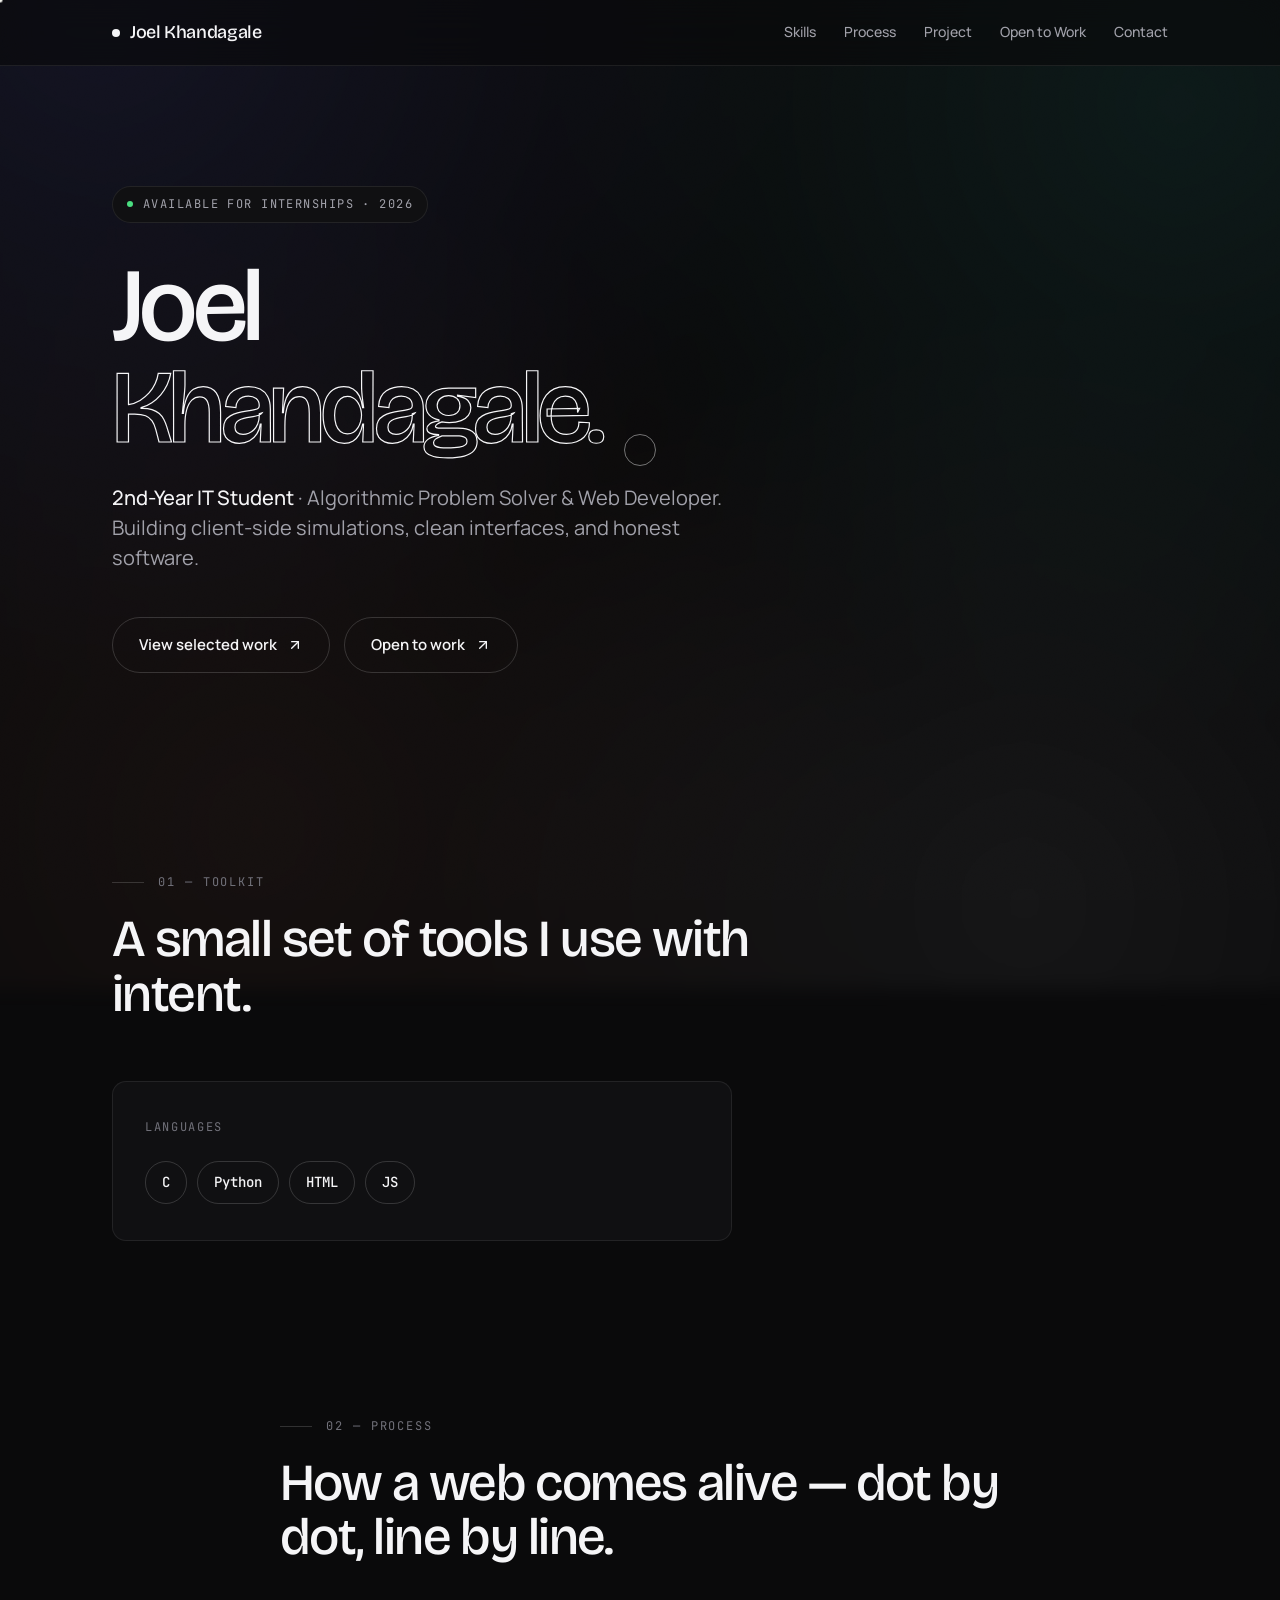
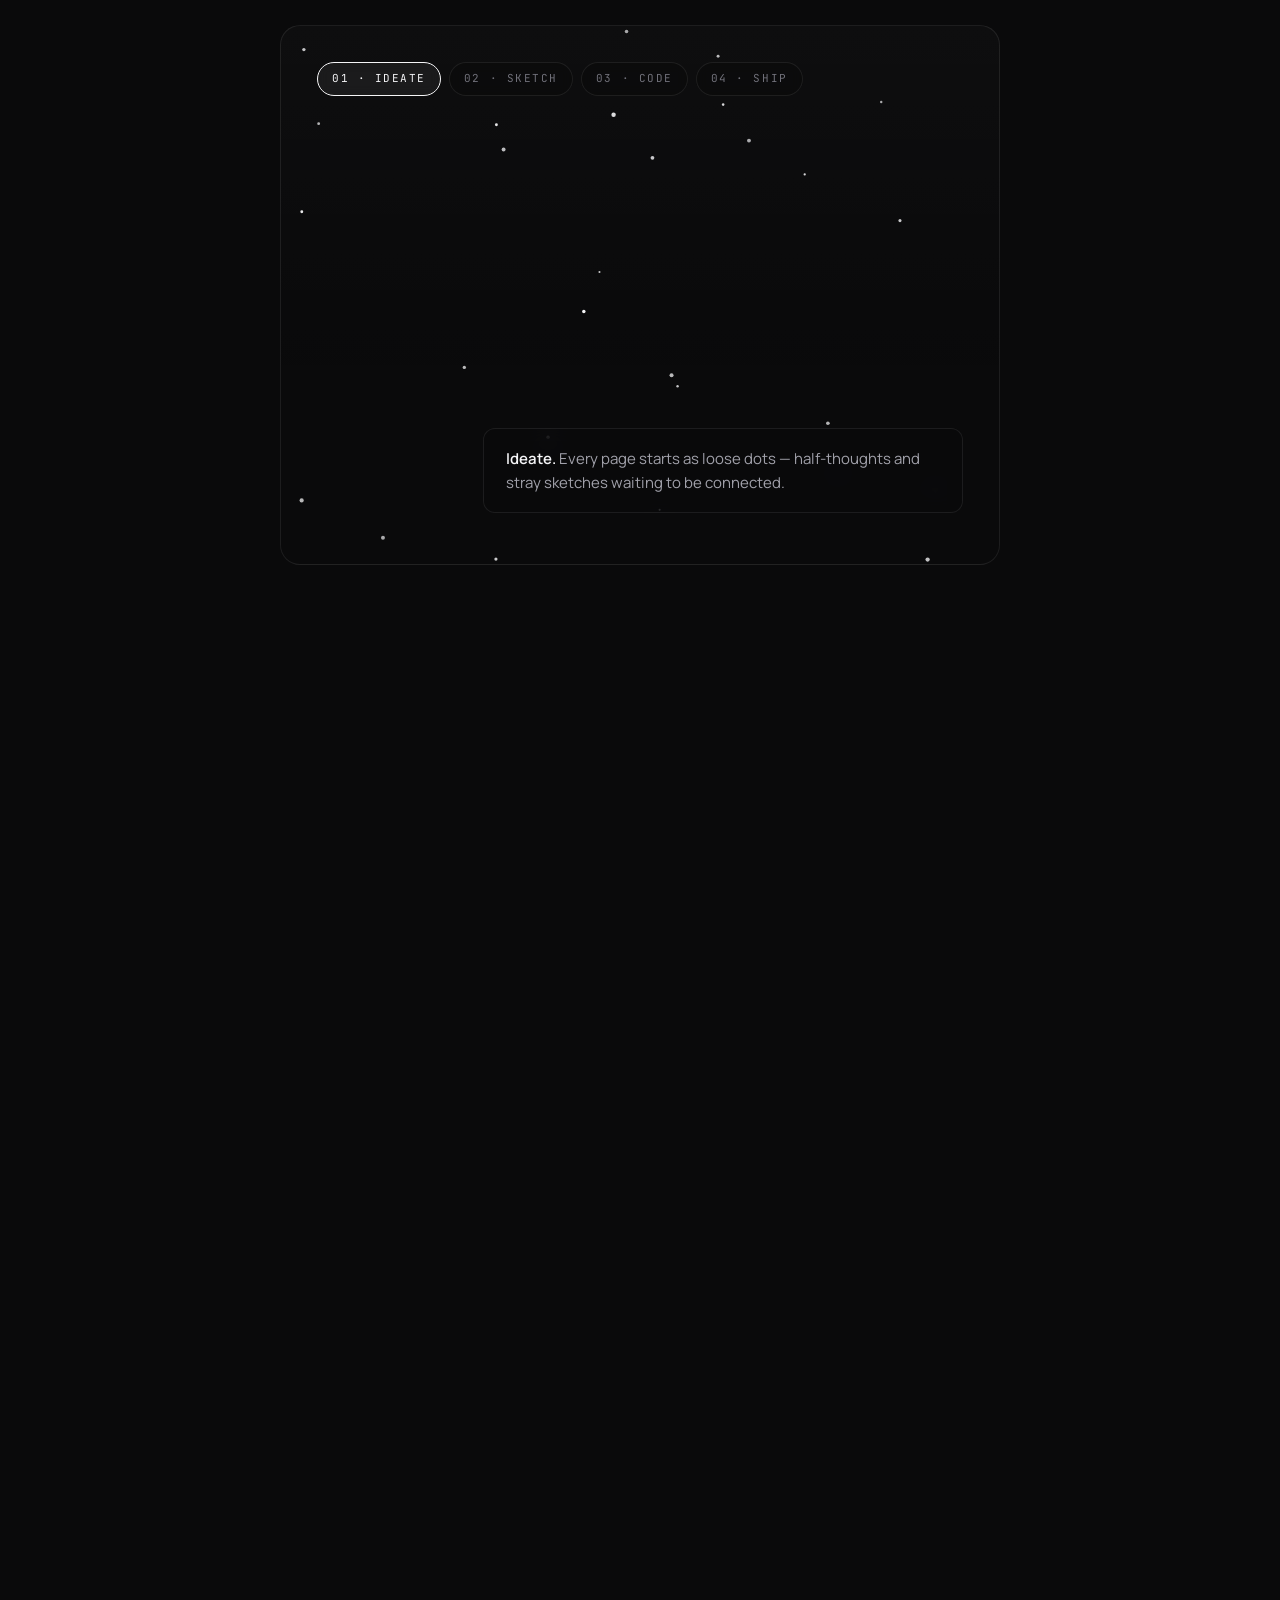
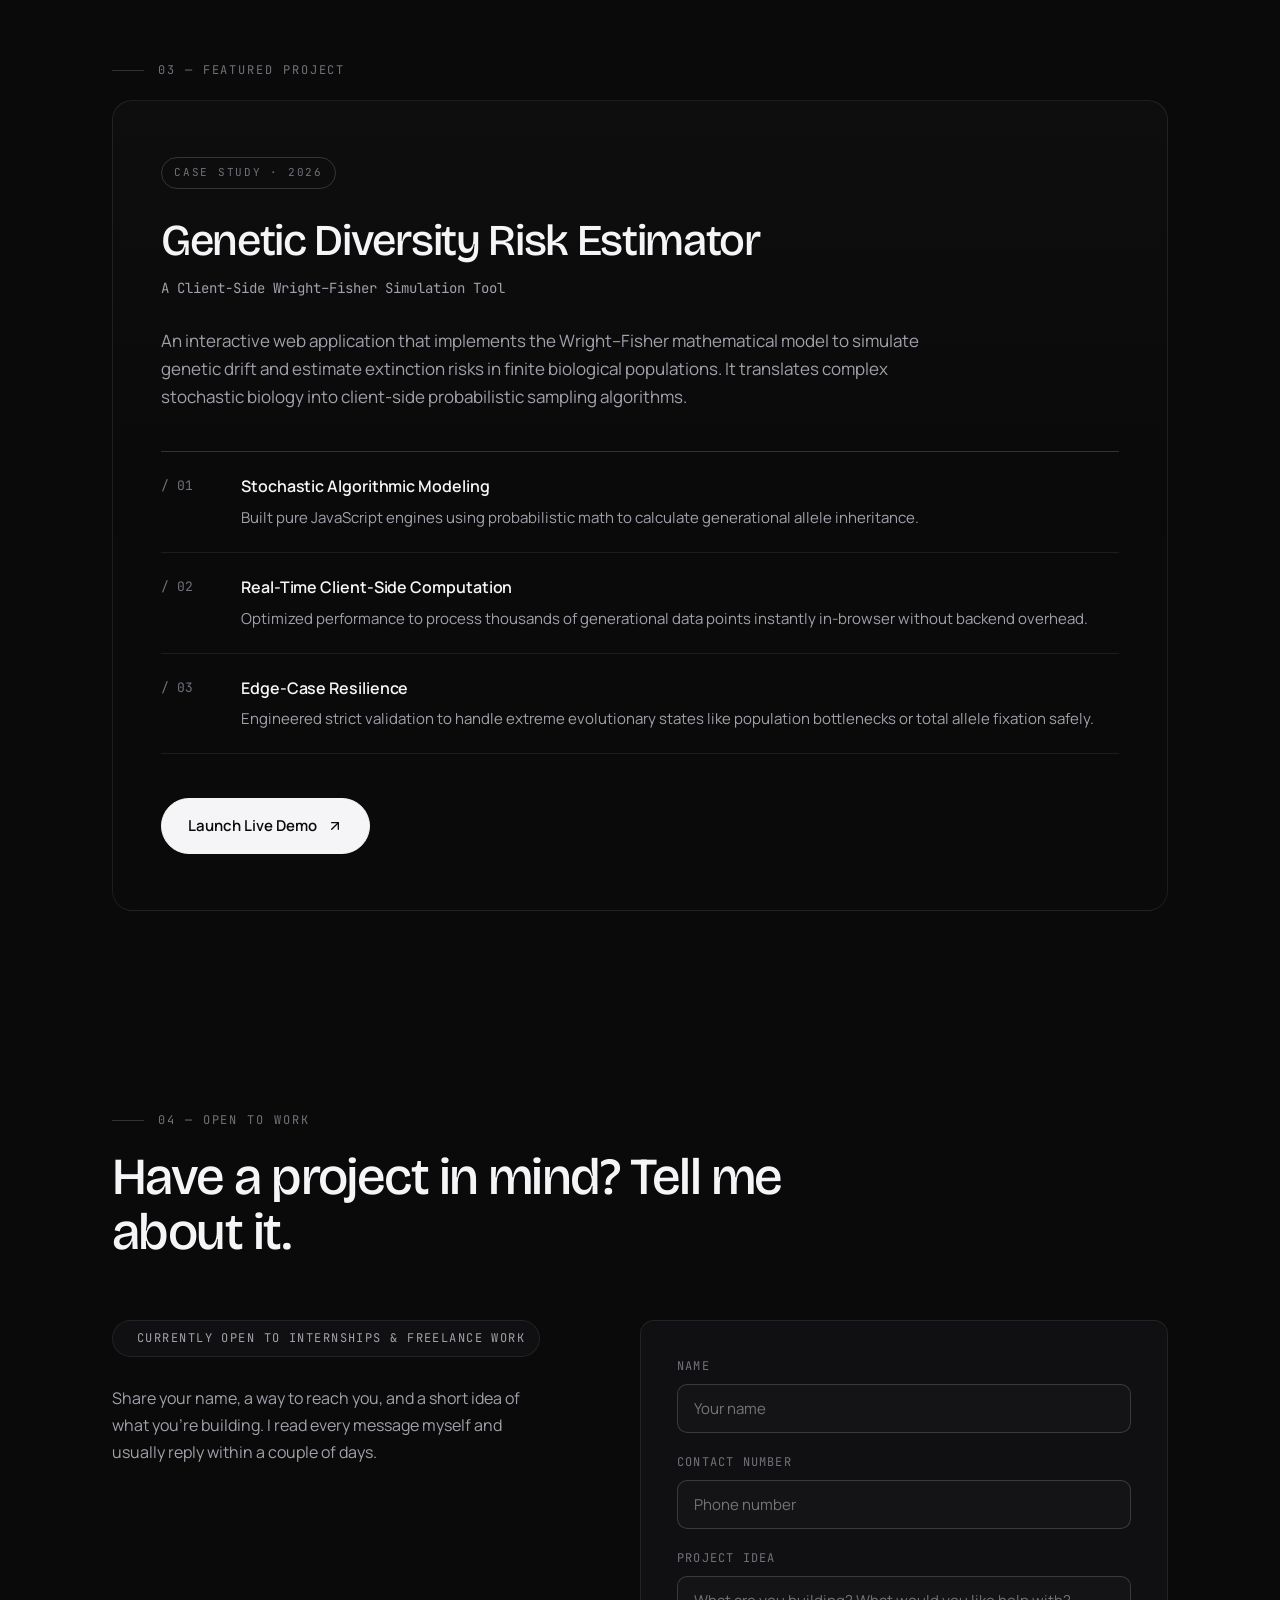
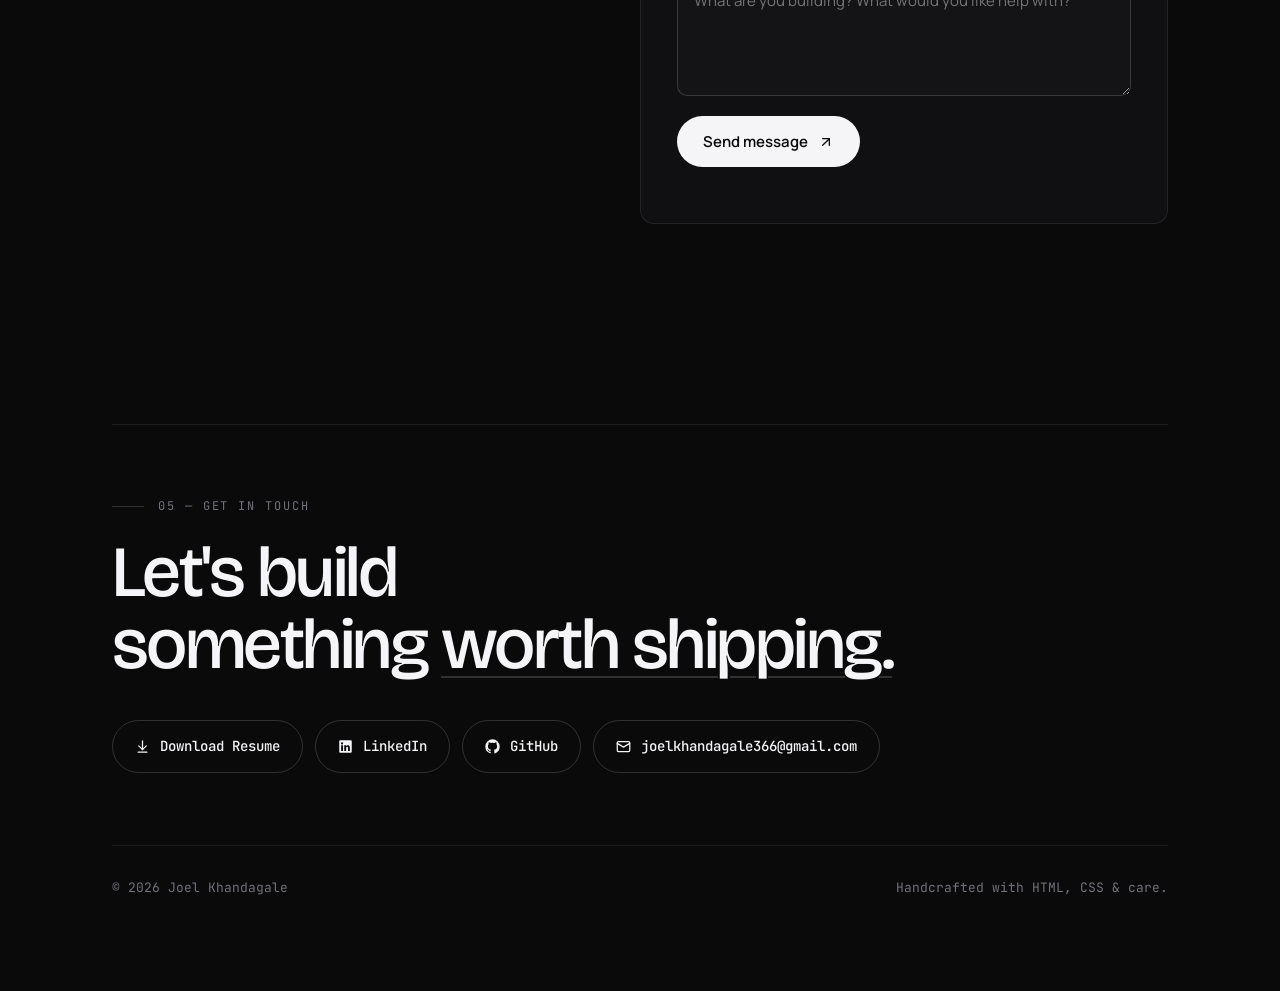
==== commit 5260b383: "Update form action URL in index.html" ====
--- a/index.html
+++ b/index.html
@@ -167,7 +167,7 @@
         </p>
       </div>
       <form class="work-form reveal delay-3" id="work-form" data-testid="open-to-work-form"
-            action="https://formspree.io/joelkhandagale366@gmail.com" method="POST">
+            action="https://formspree.io/f/mlgyzqbp" method="POST"
         <input type="hidden" name="_subject" value="New project inquiry from portfolio site" />
         <div class="field">
           <label for="wf-name">Name</label>
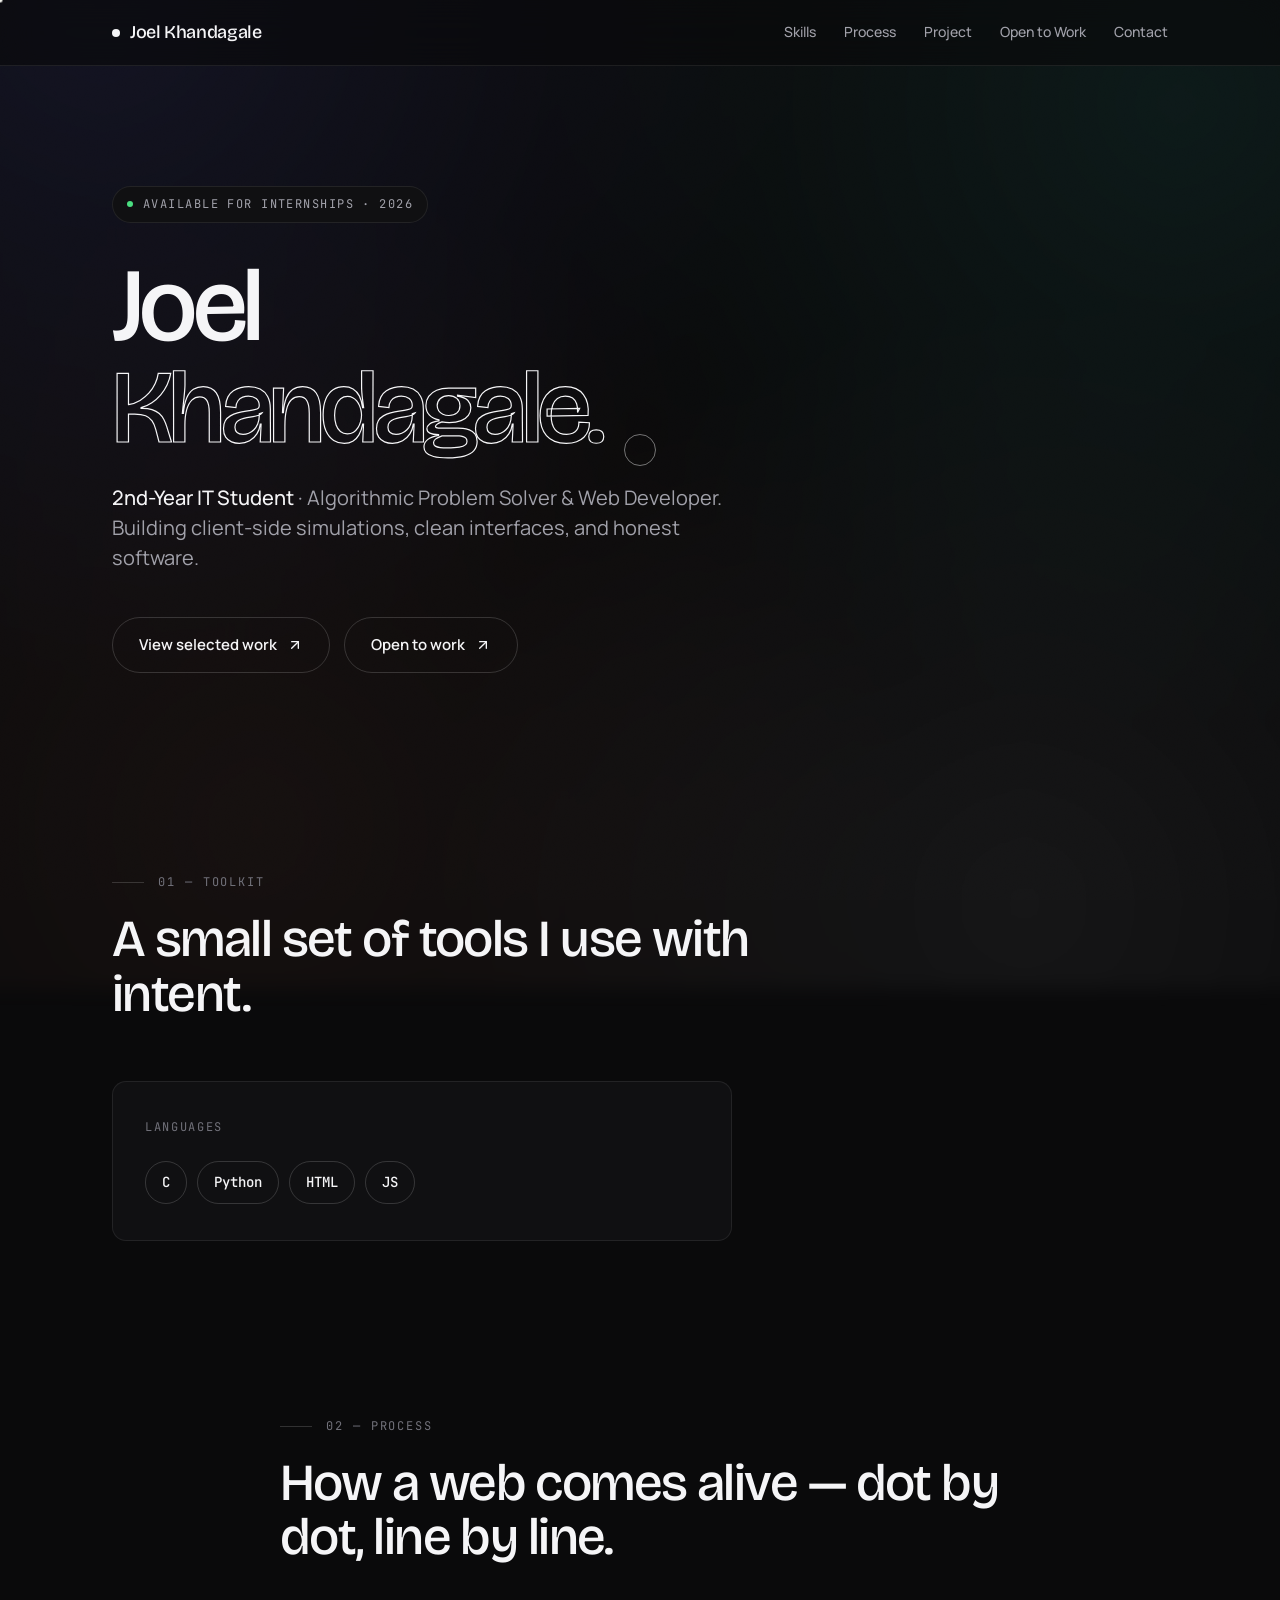
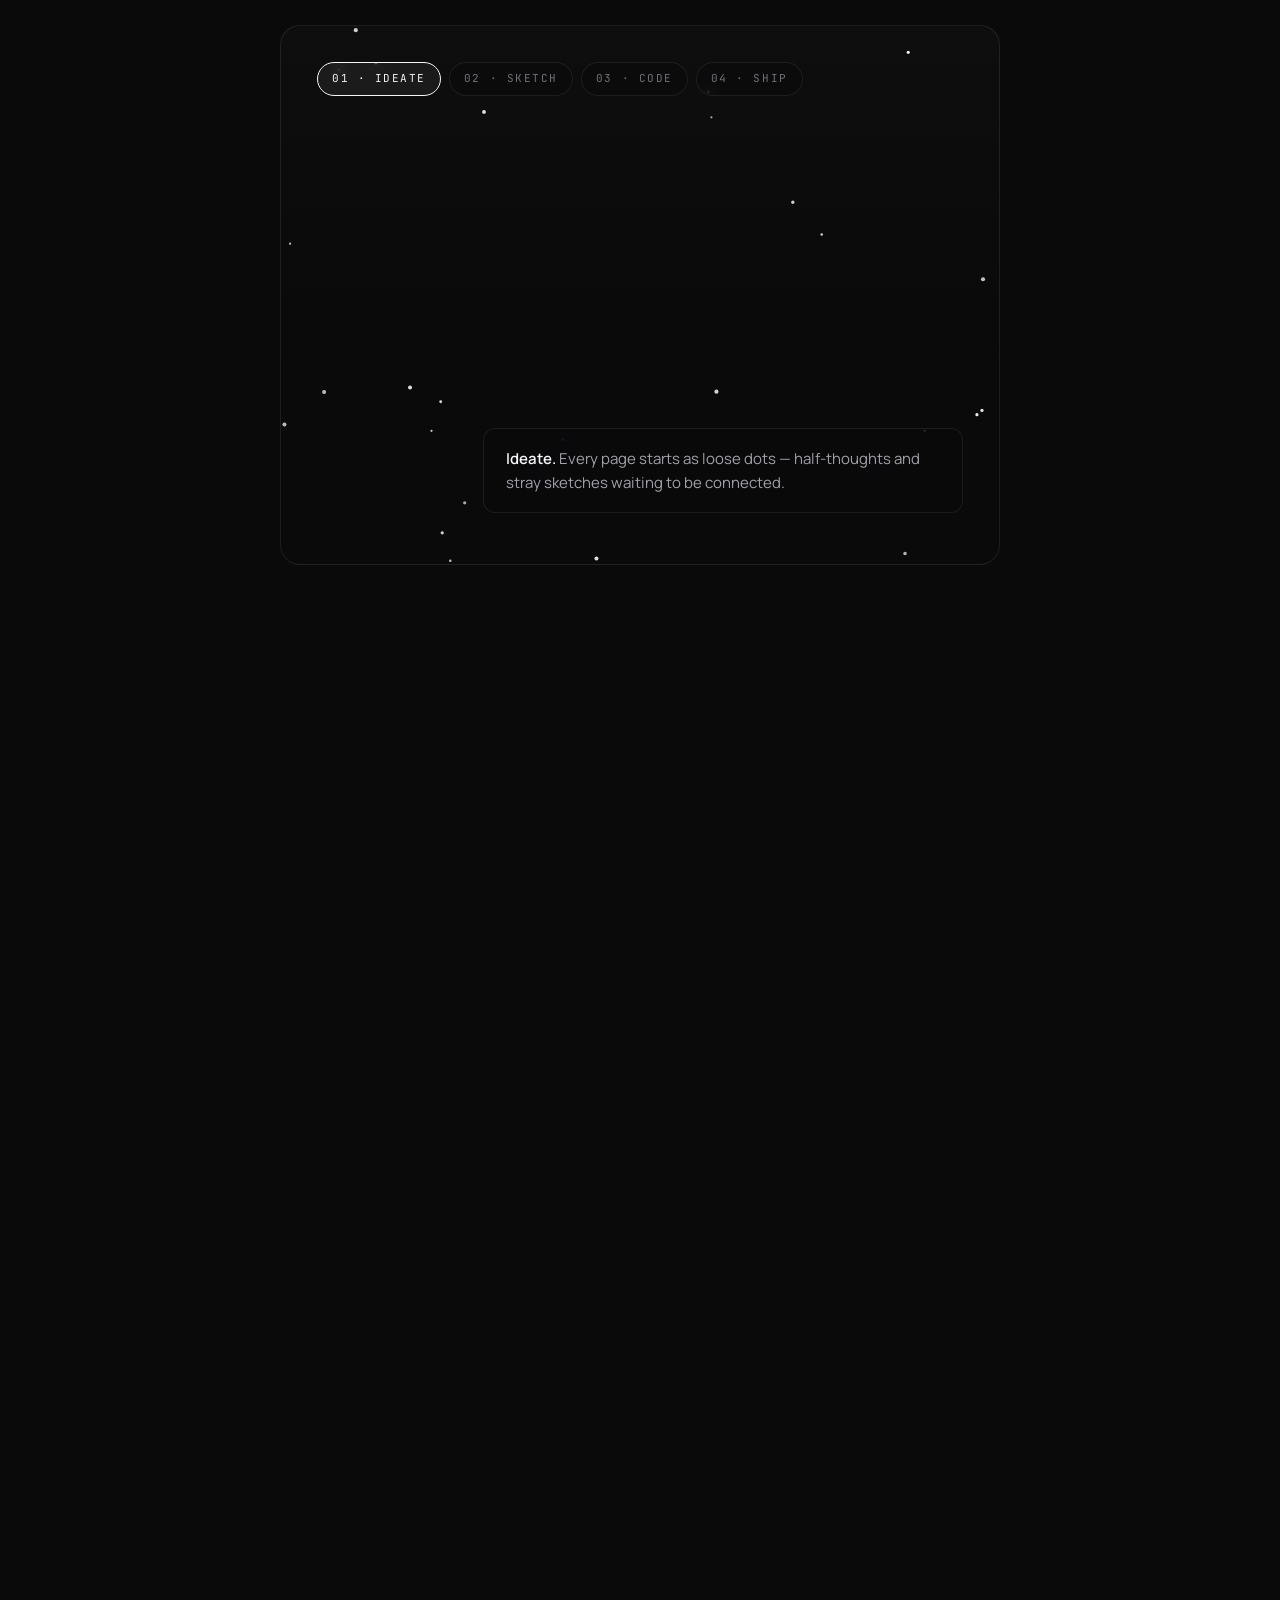
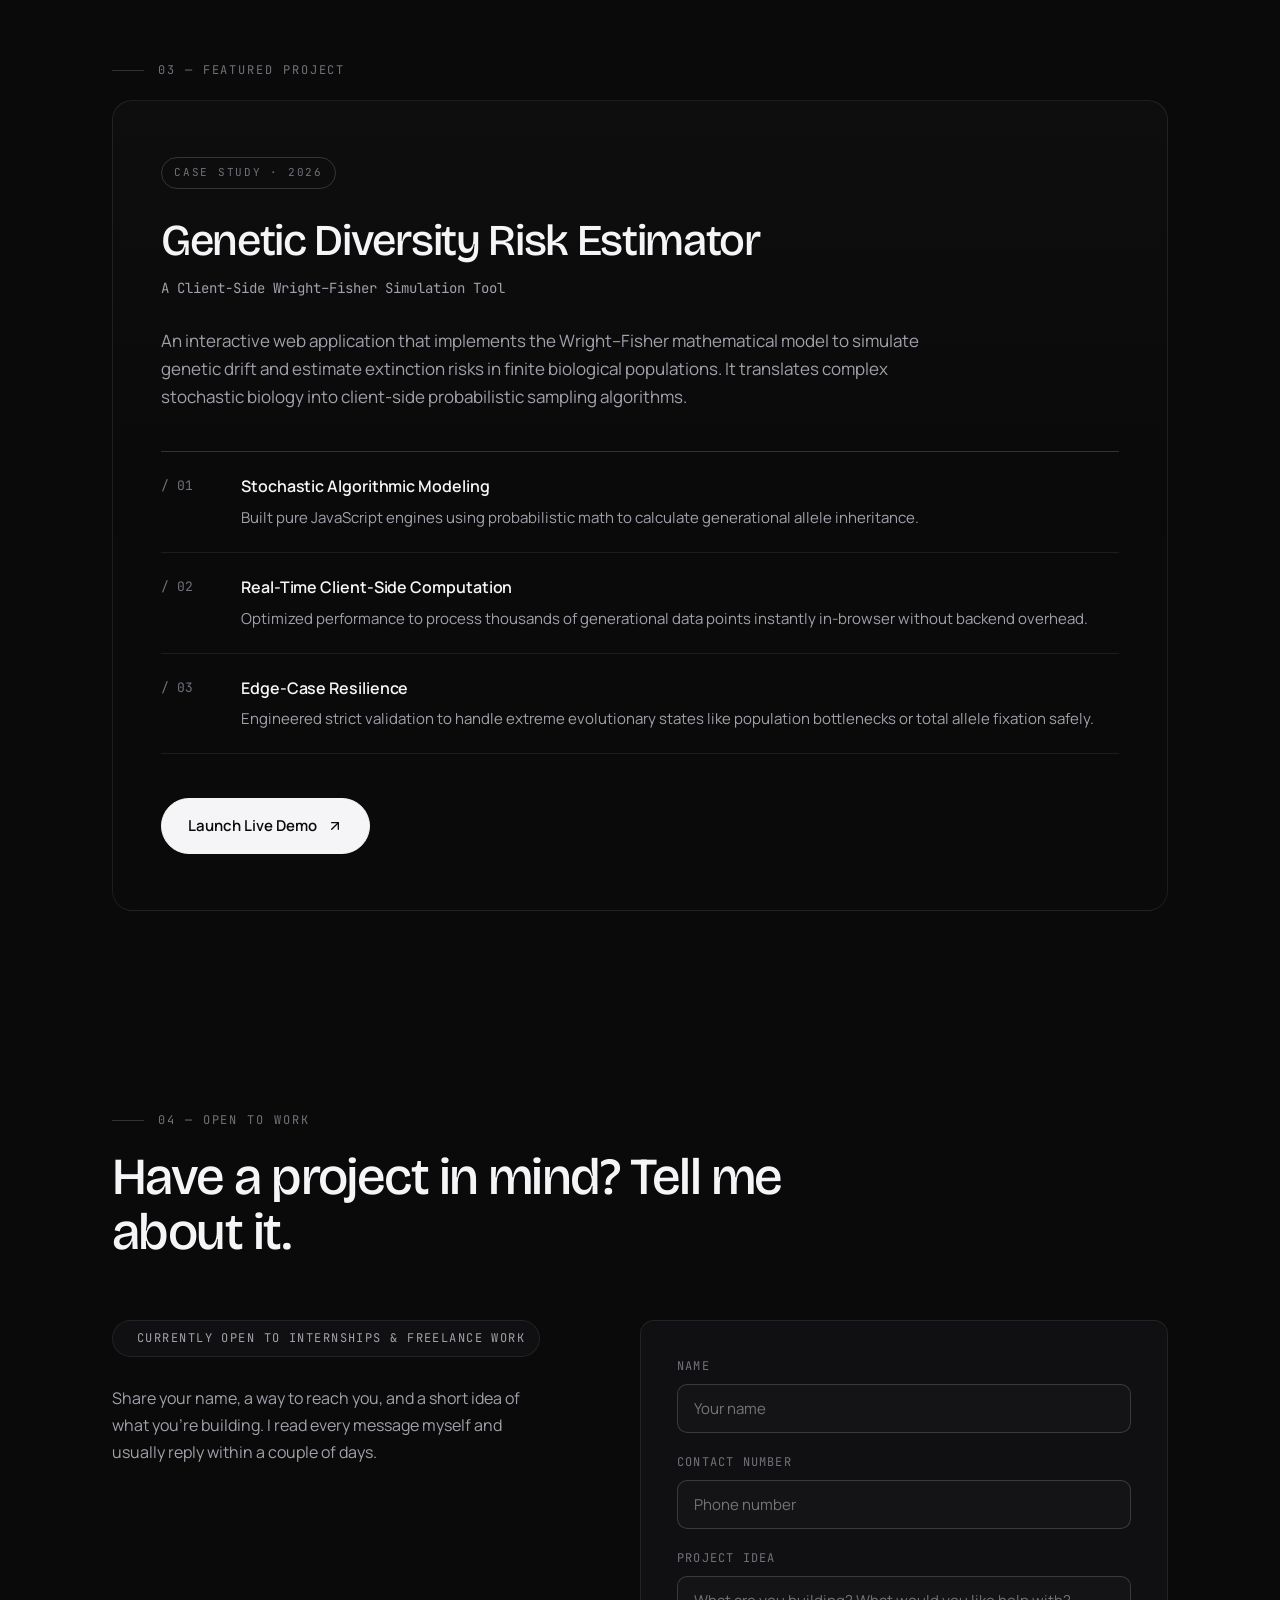
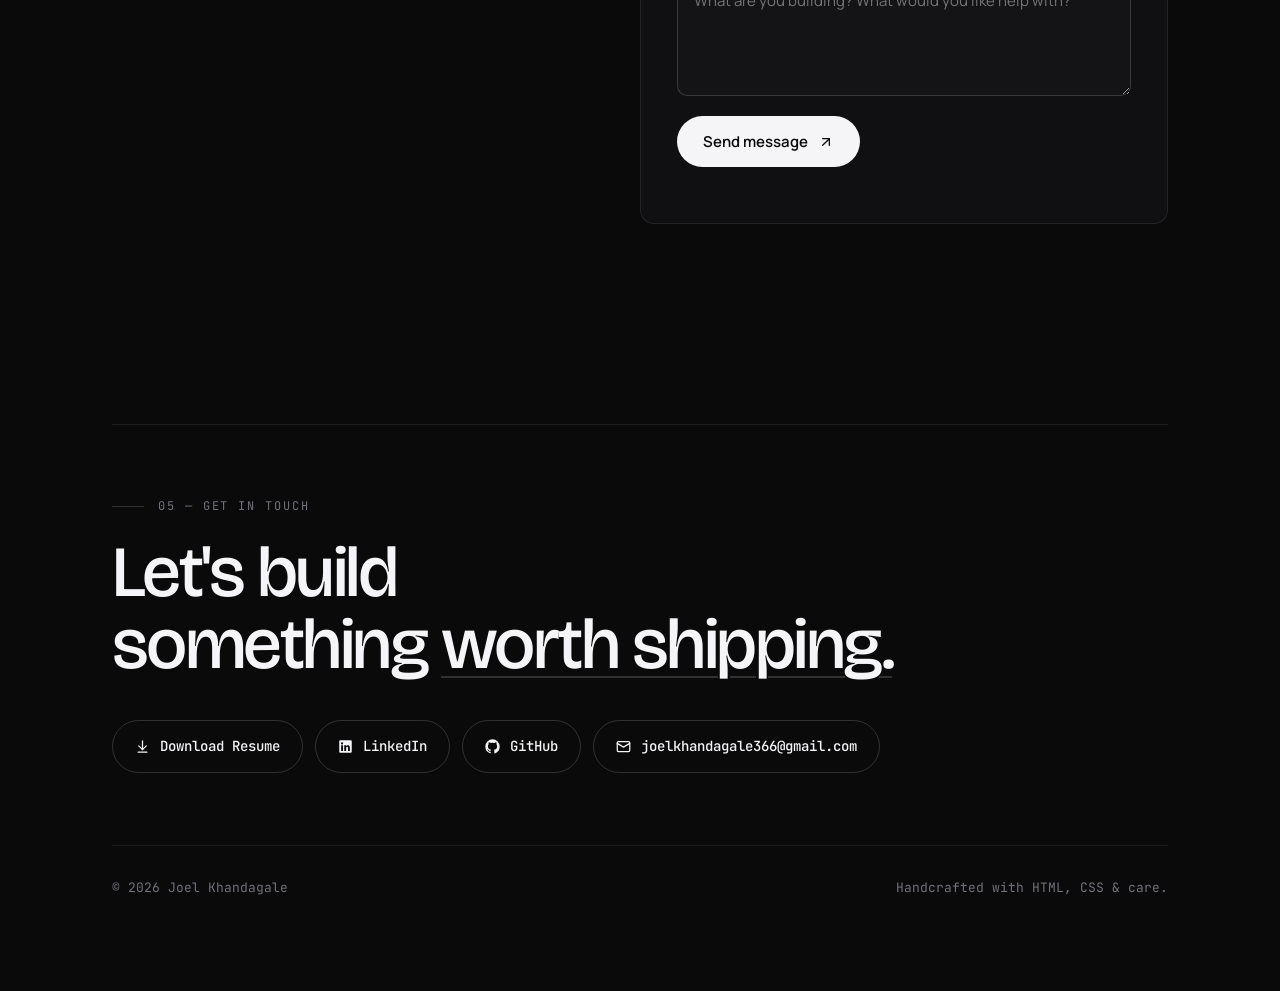
==== commit 95ddc5c4: "Fix form action URL in index.html" ====
--- a/index.html
+++ b/index.html
@@ -167,7 +167,7 @@
         </p>
       </div>
       <form class="work-form reveal delay-3" id="work-form" data-testid="open-to-work-form"
-            action="https://formspree.io/f/mlgyzqbp" method="POST"
+            action="https://formspree.io/f/mlgyzqbp" method="POST">
         <input type="hidden" name="_subject" value="New project inquiry from portfolio site" />
         <div class="field">
           <label for="wf-name">Name</label>
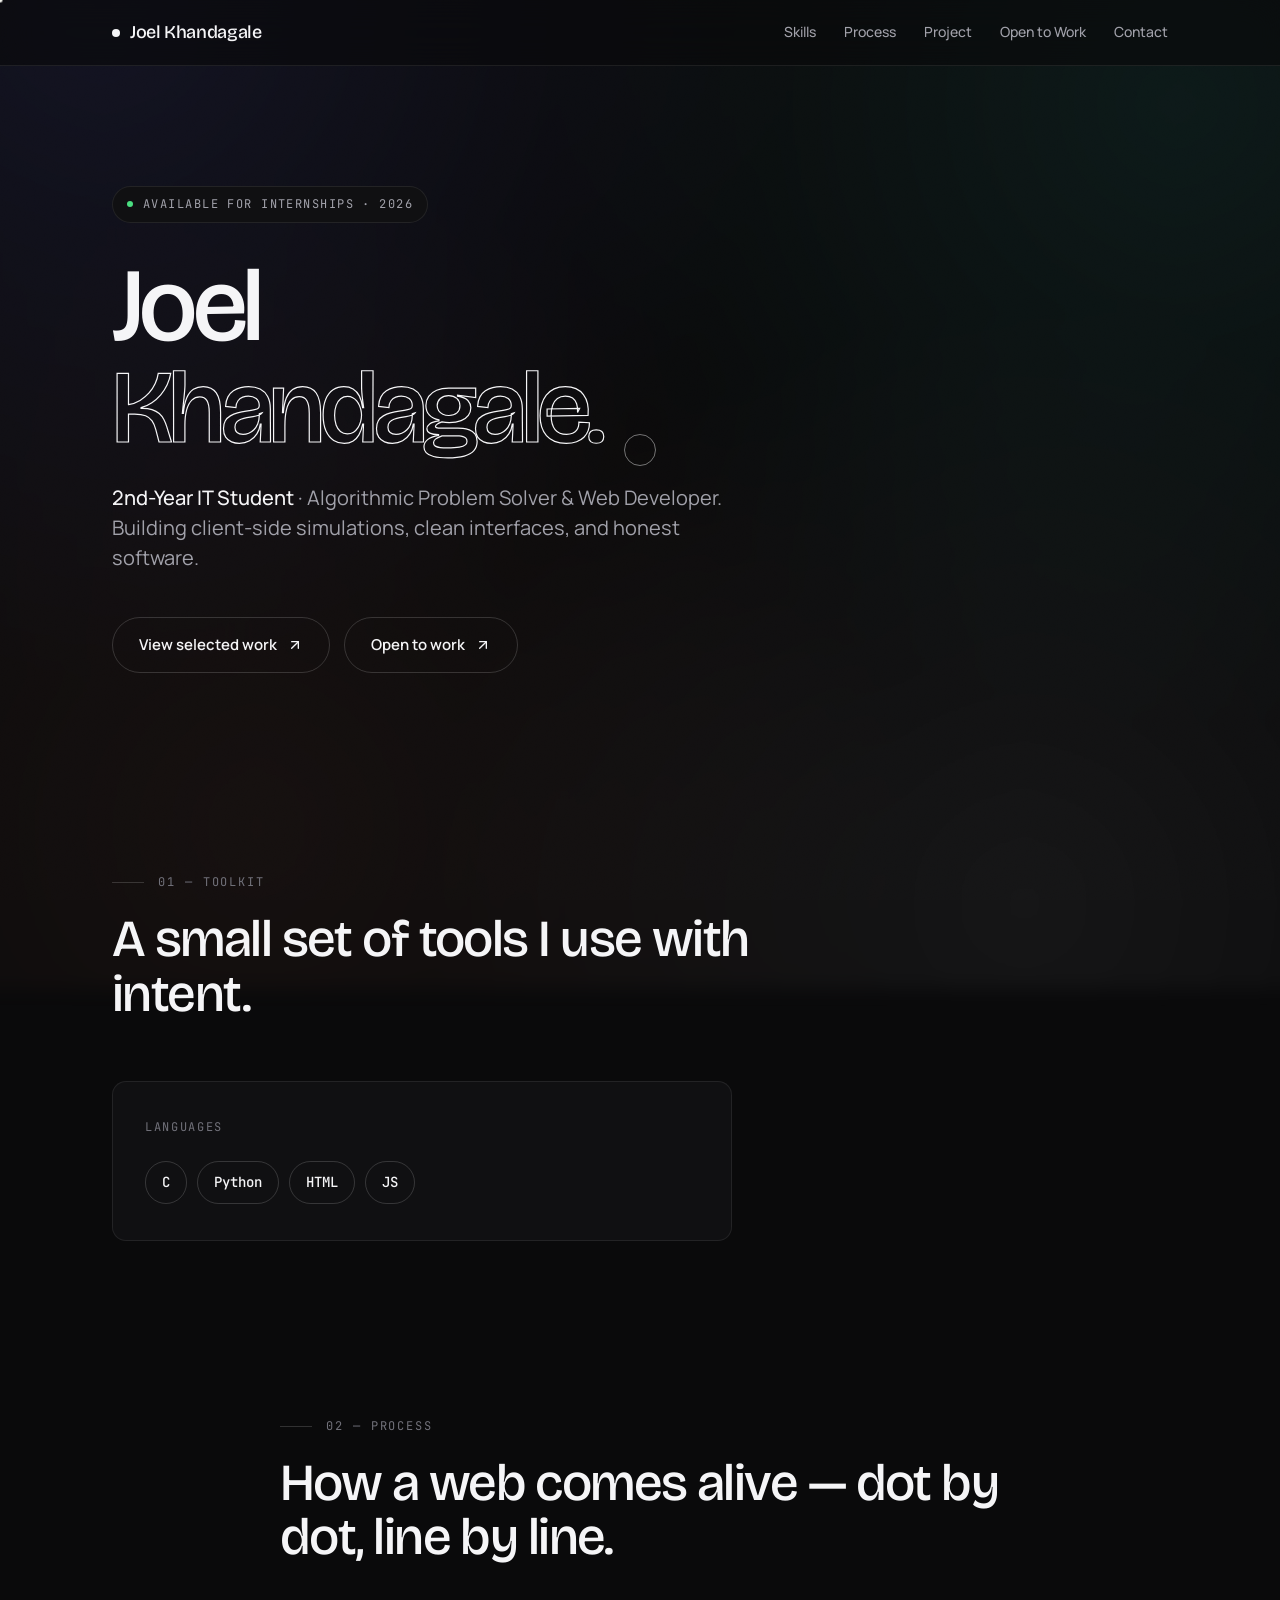
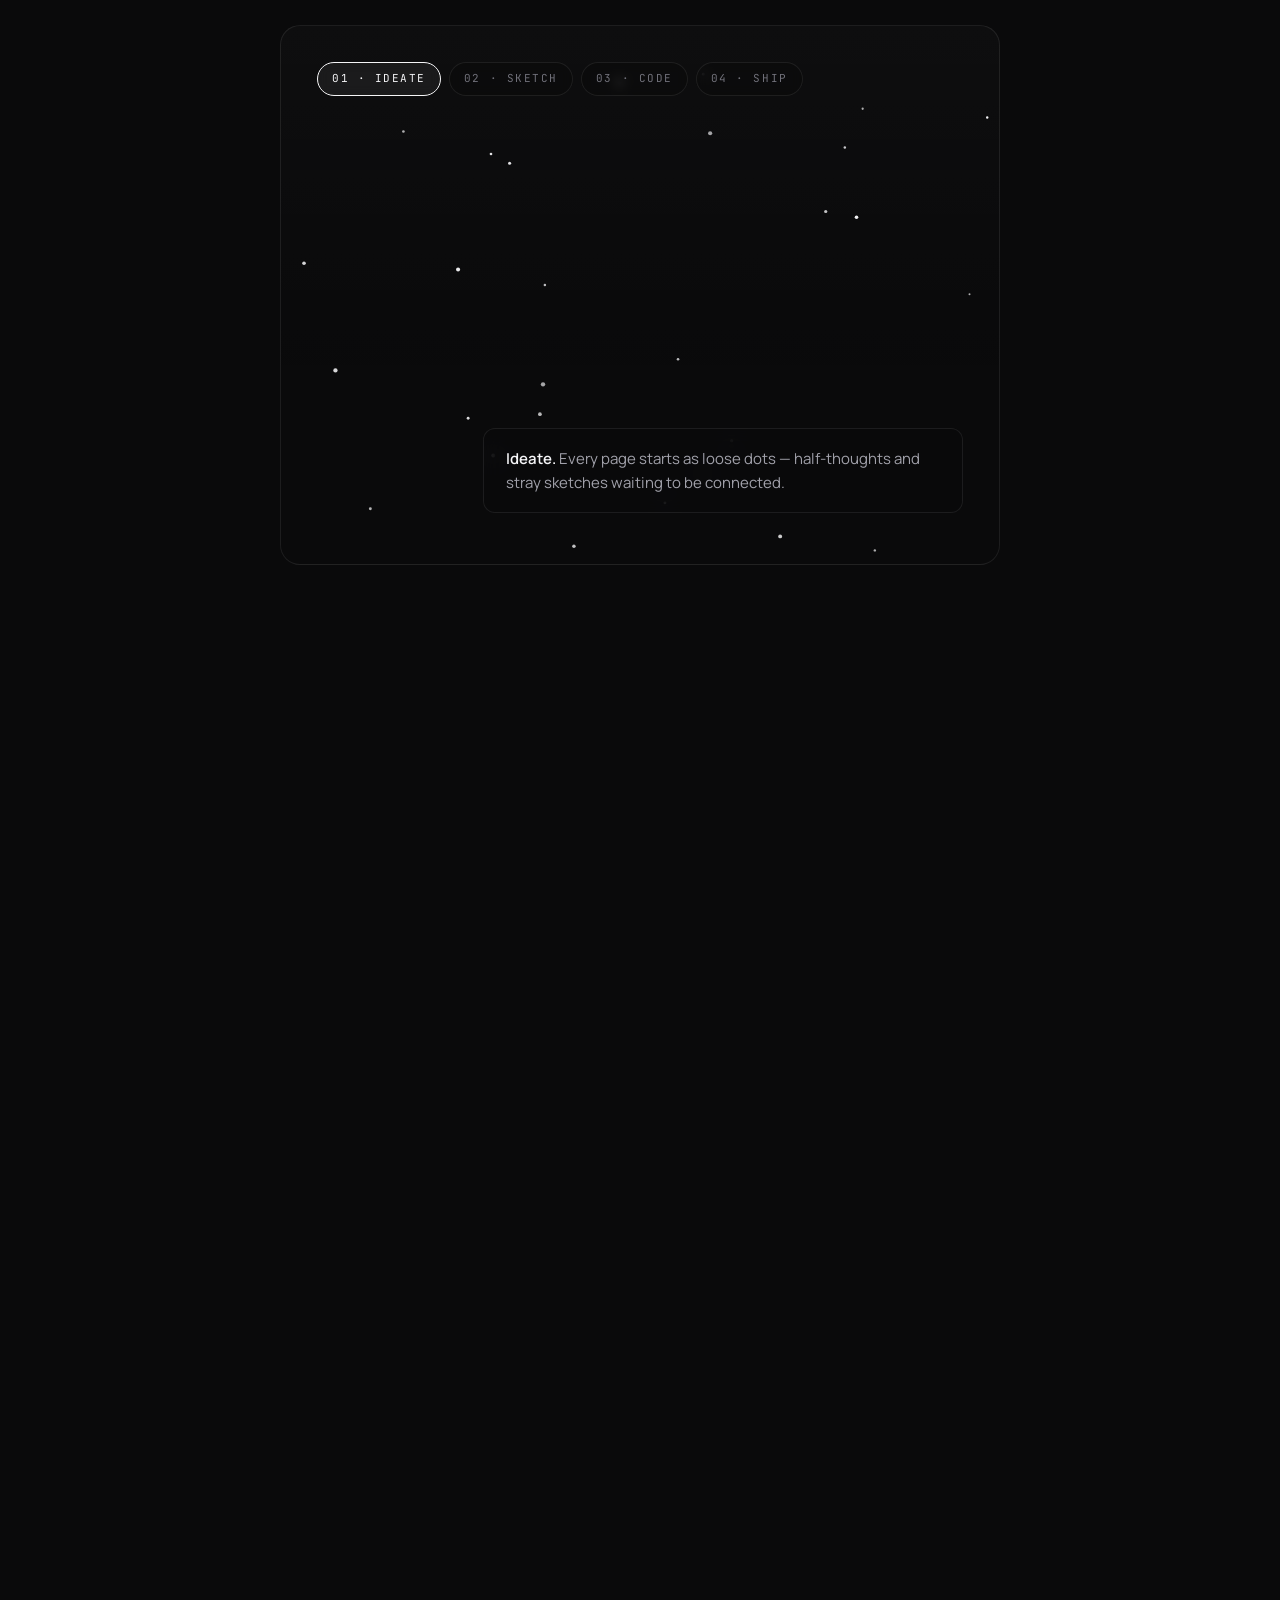
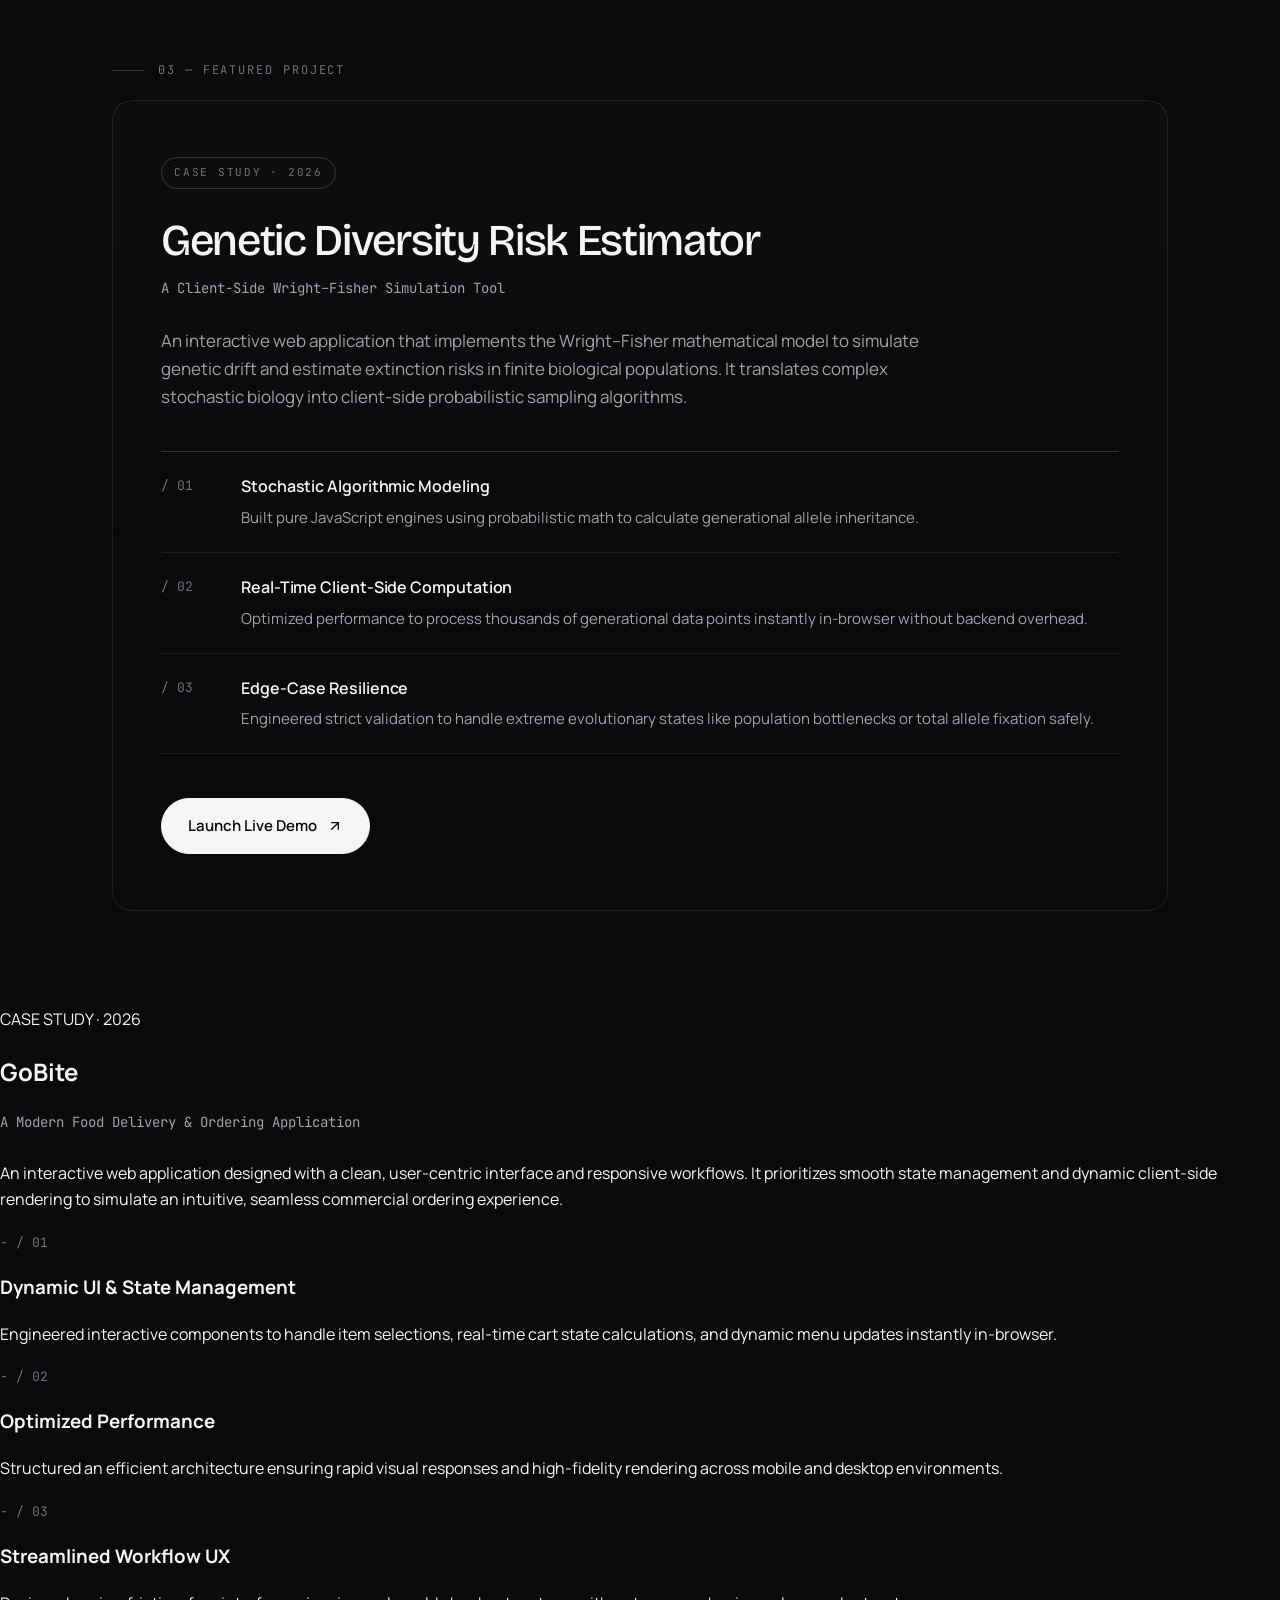
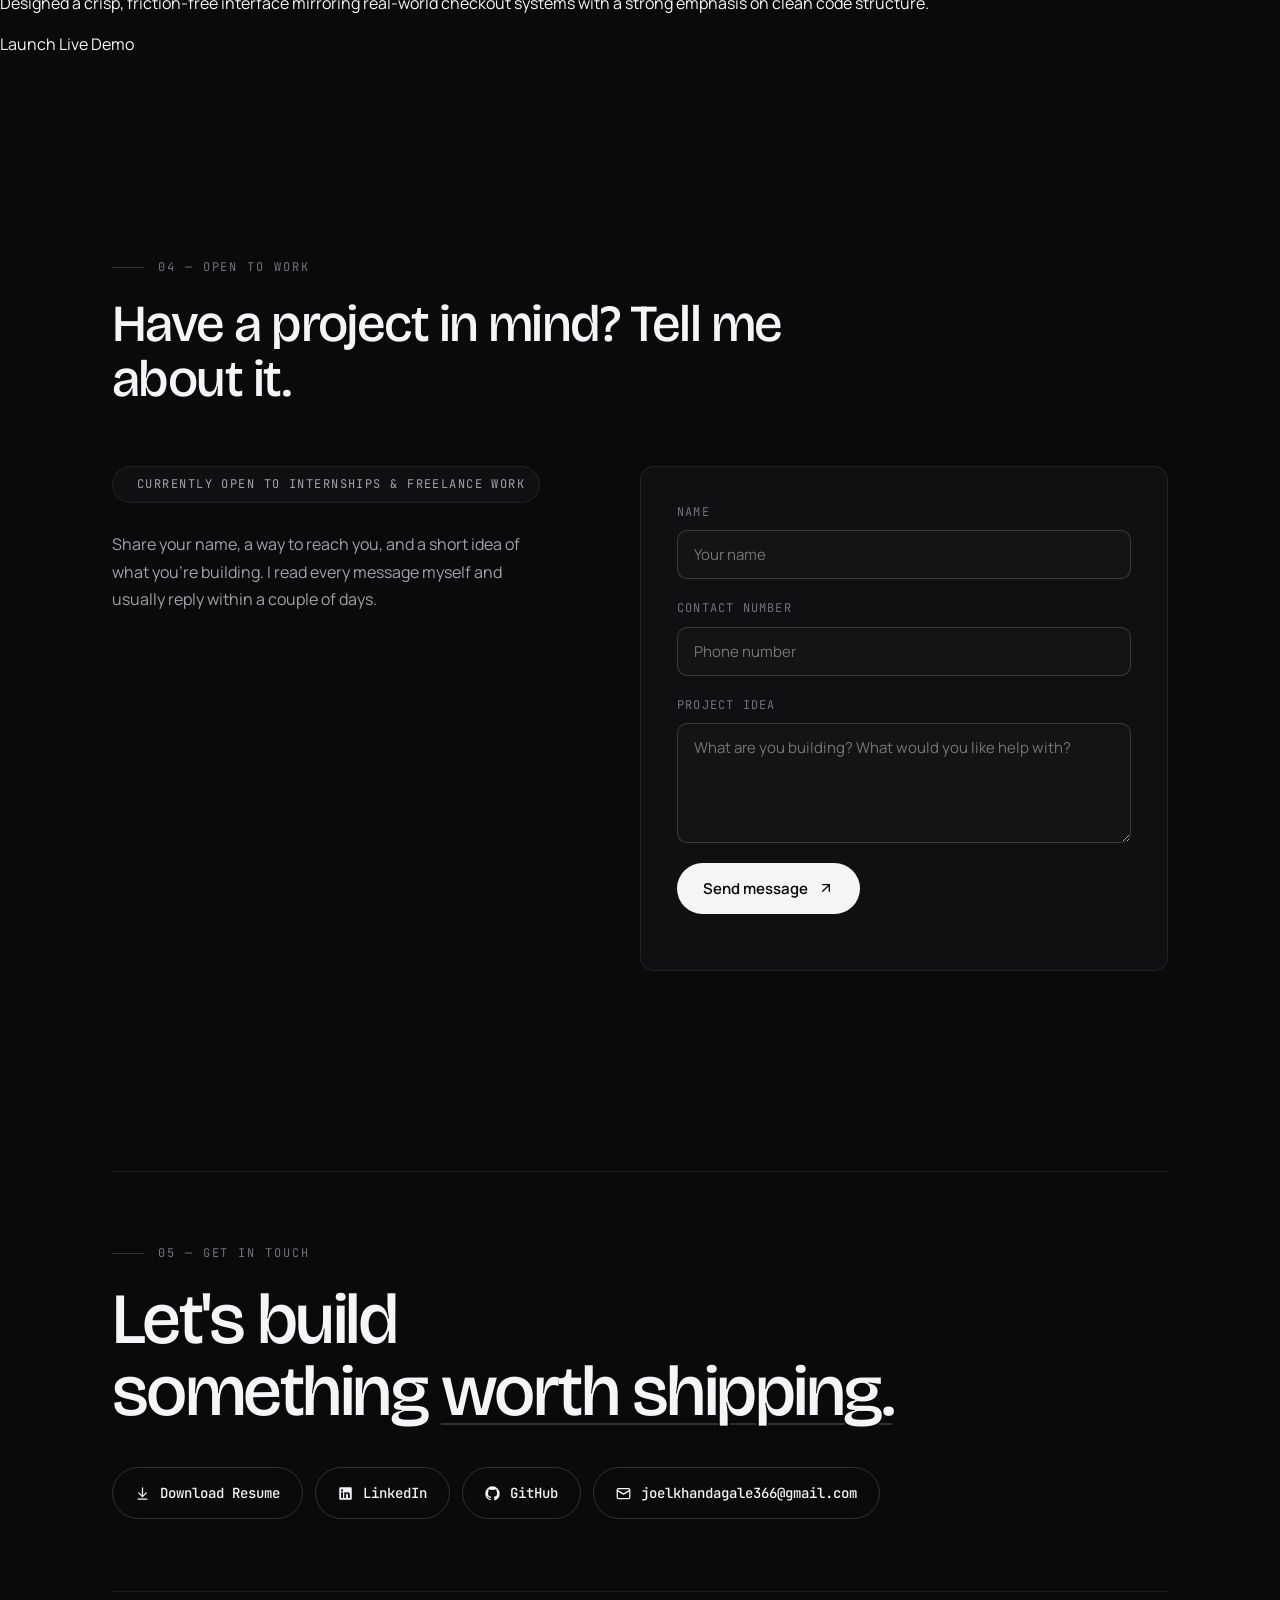
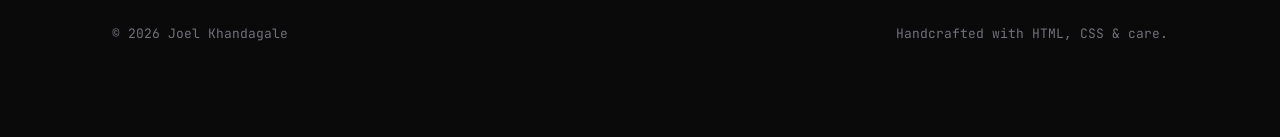
==== commit 454306bf: "Add GoBite project details to index.html Added GoBite project section with features and links." ====
--- a/index.html
+++ b/index.html
@@ -149,6 +149,42 @@
       </div>
     </div>
   </div>
+  <!-- START OF GOBITE PROJECT -->
+<div class="project-card" style="margin-top: 6rem;">
+  <span class="case-study-tag">CASE STUDY · 2026</span>
+  
+  <h2 class="project-title">GoBite</h2>
+  <p class="project-subtitle">A Modern Food Delivery & Ordering Application</p>
+  
+  <p class="project-description">
+    An interactive web application designed with a clean, user-centric interface and responsive workflows. It prioritizes smooth state management and dynamic client-side rendering to simulate an intuitive, seamless commercial ordering experience.
+  </p>
+
+  <div class="project-features">
+    <div class="feature-item">
+      <span class="feature-num">- / 01</span>
+      <h3>Dynamic UI & State Management</h3>
+      <p>Engineered interactive components to handle item selections, real-time cart state calculations, and dynamic menu updates instantly in-browser.</p>
+    </div>
+    
+    <div class="feature-item">
+      <span class="feature-num">- / 02</span>
+      <h3>Optimized Performance</h3>
+      <p>Structured an efficient architecture ensuring rapid visual responses and high-fidelity rendering across mobile and desktop environments.</p>
+    </div>
+    
+    <div class="feature-item">
+      <span class="feature-num">- / 03</span>
+      <h3>Streamlined Workflow UX</h3>
+      <p>Designed a crisp, friction-free interface mirroring real-world checkout systems with a strong emphasis on clean code structure.</p>
+    </div>
+  </div>
+
+  <div class="project-links">
+    <a href="https://gobite-joel-khandagale.vercel.app/" target="_blank" class="live-demo-btn">Launch Live Demo</a>
+  </div>
+</div>
+<!-- END OF GOBITE PROJECT -->
 </section>
 
 <!-- OPEN TO WORK -->
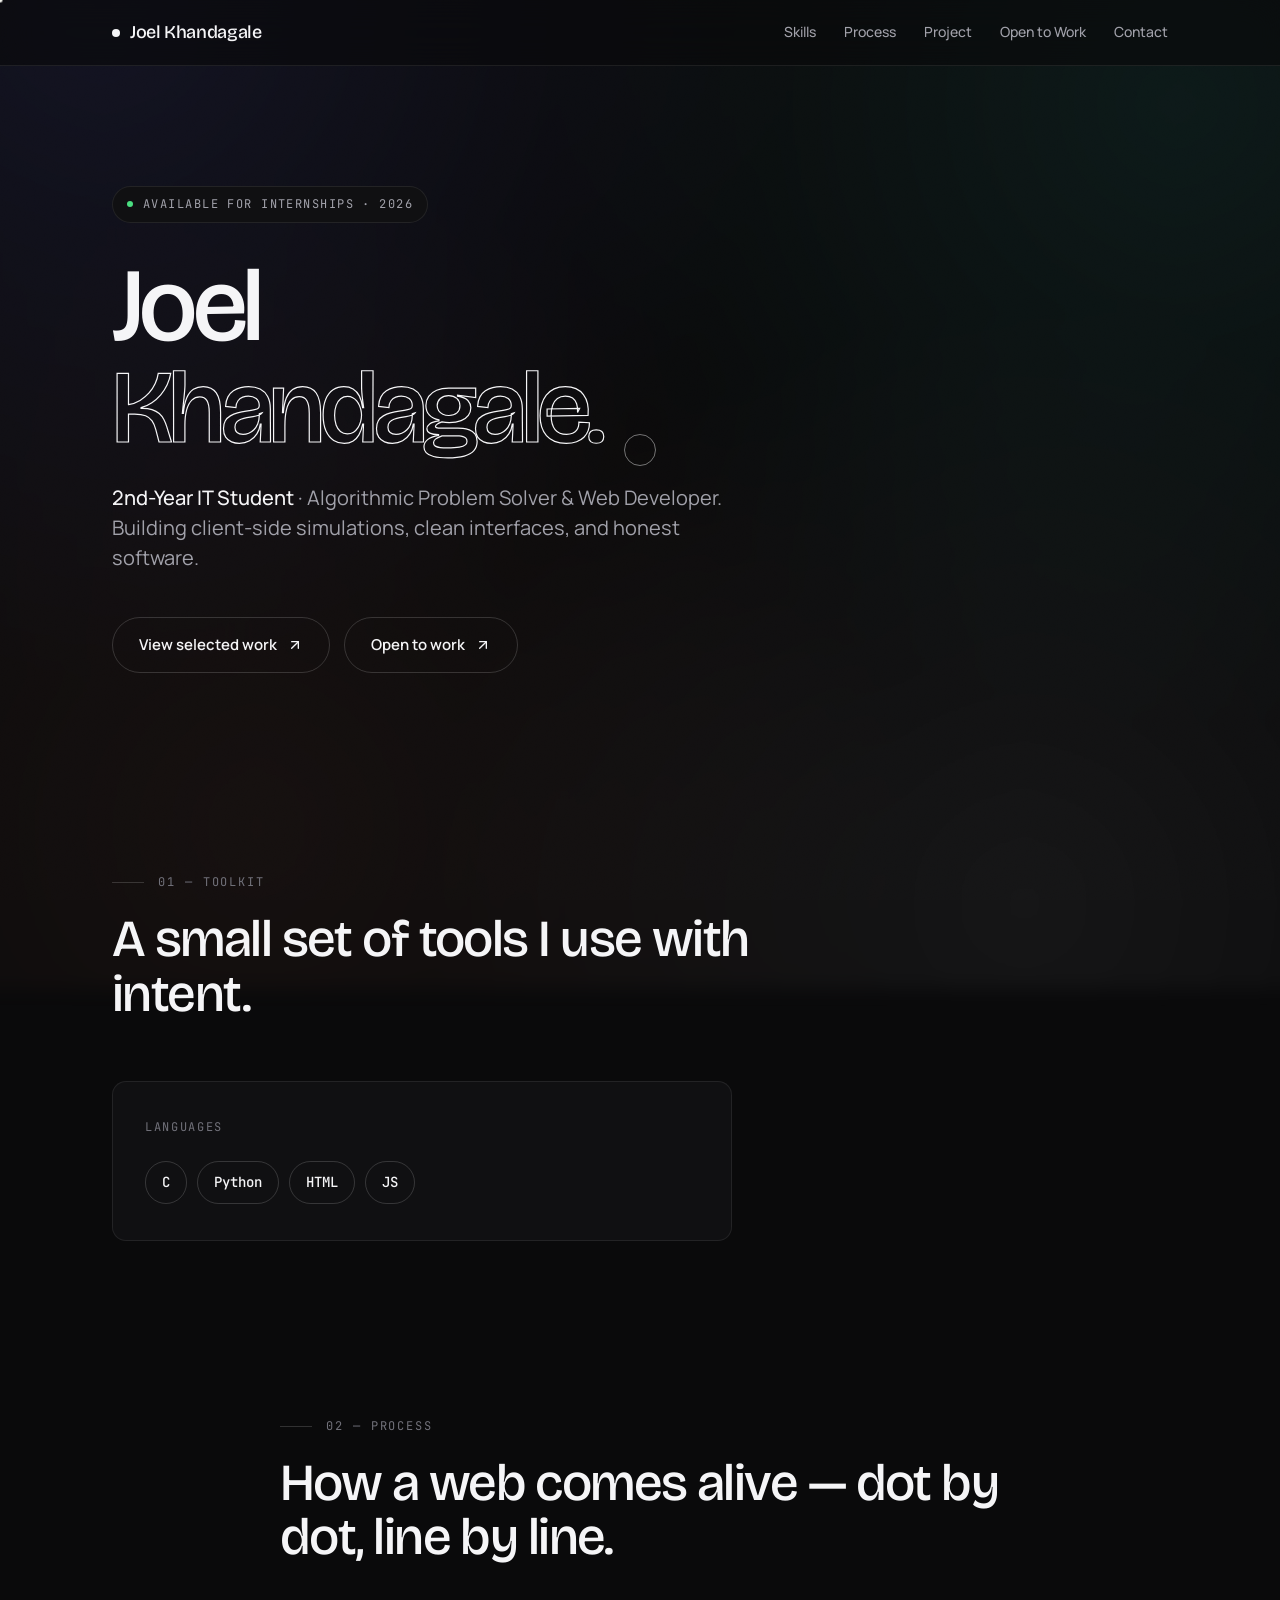
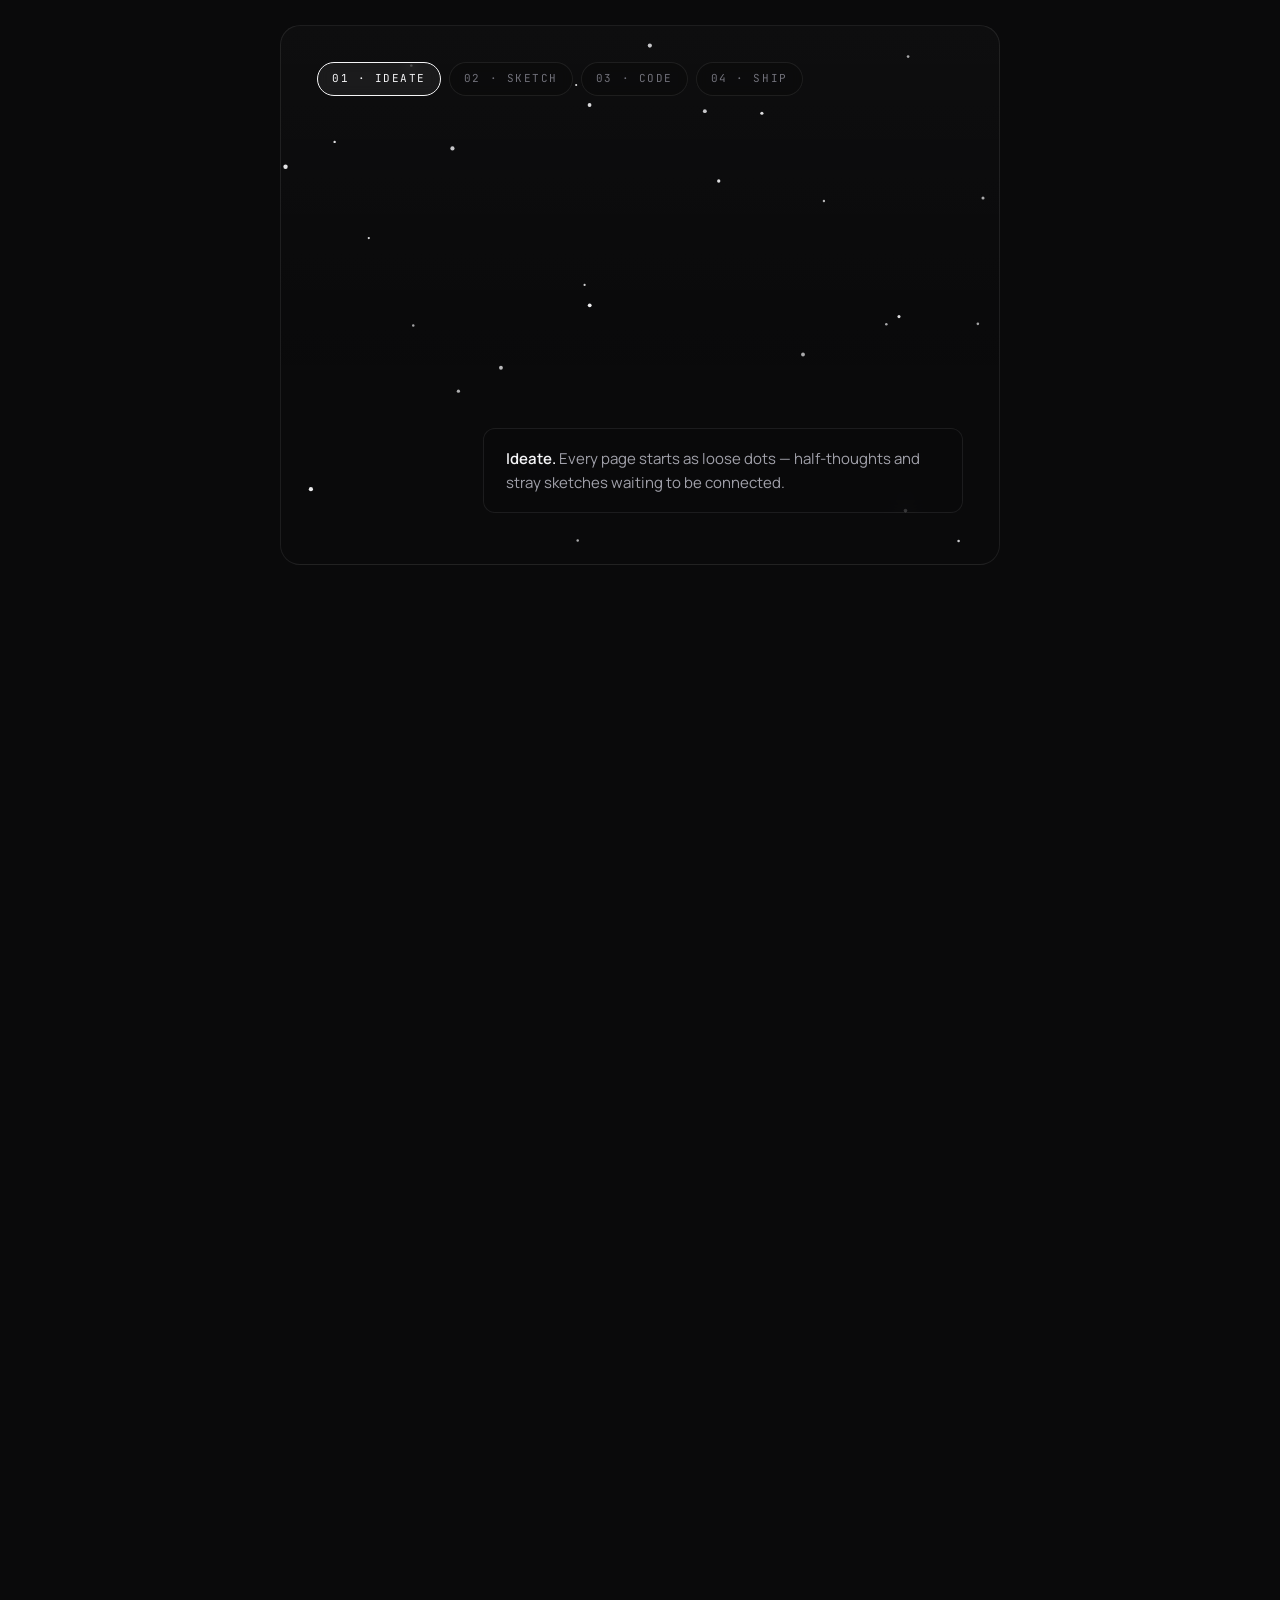
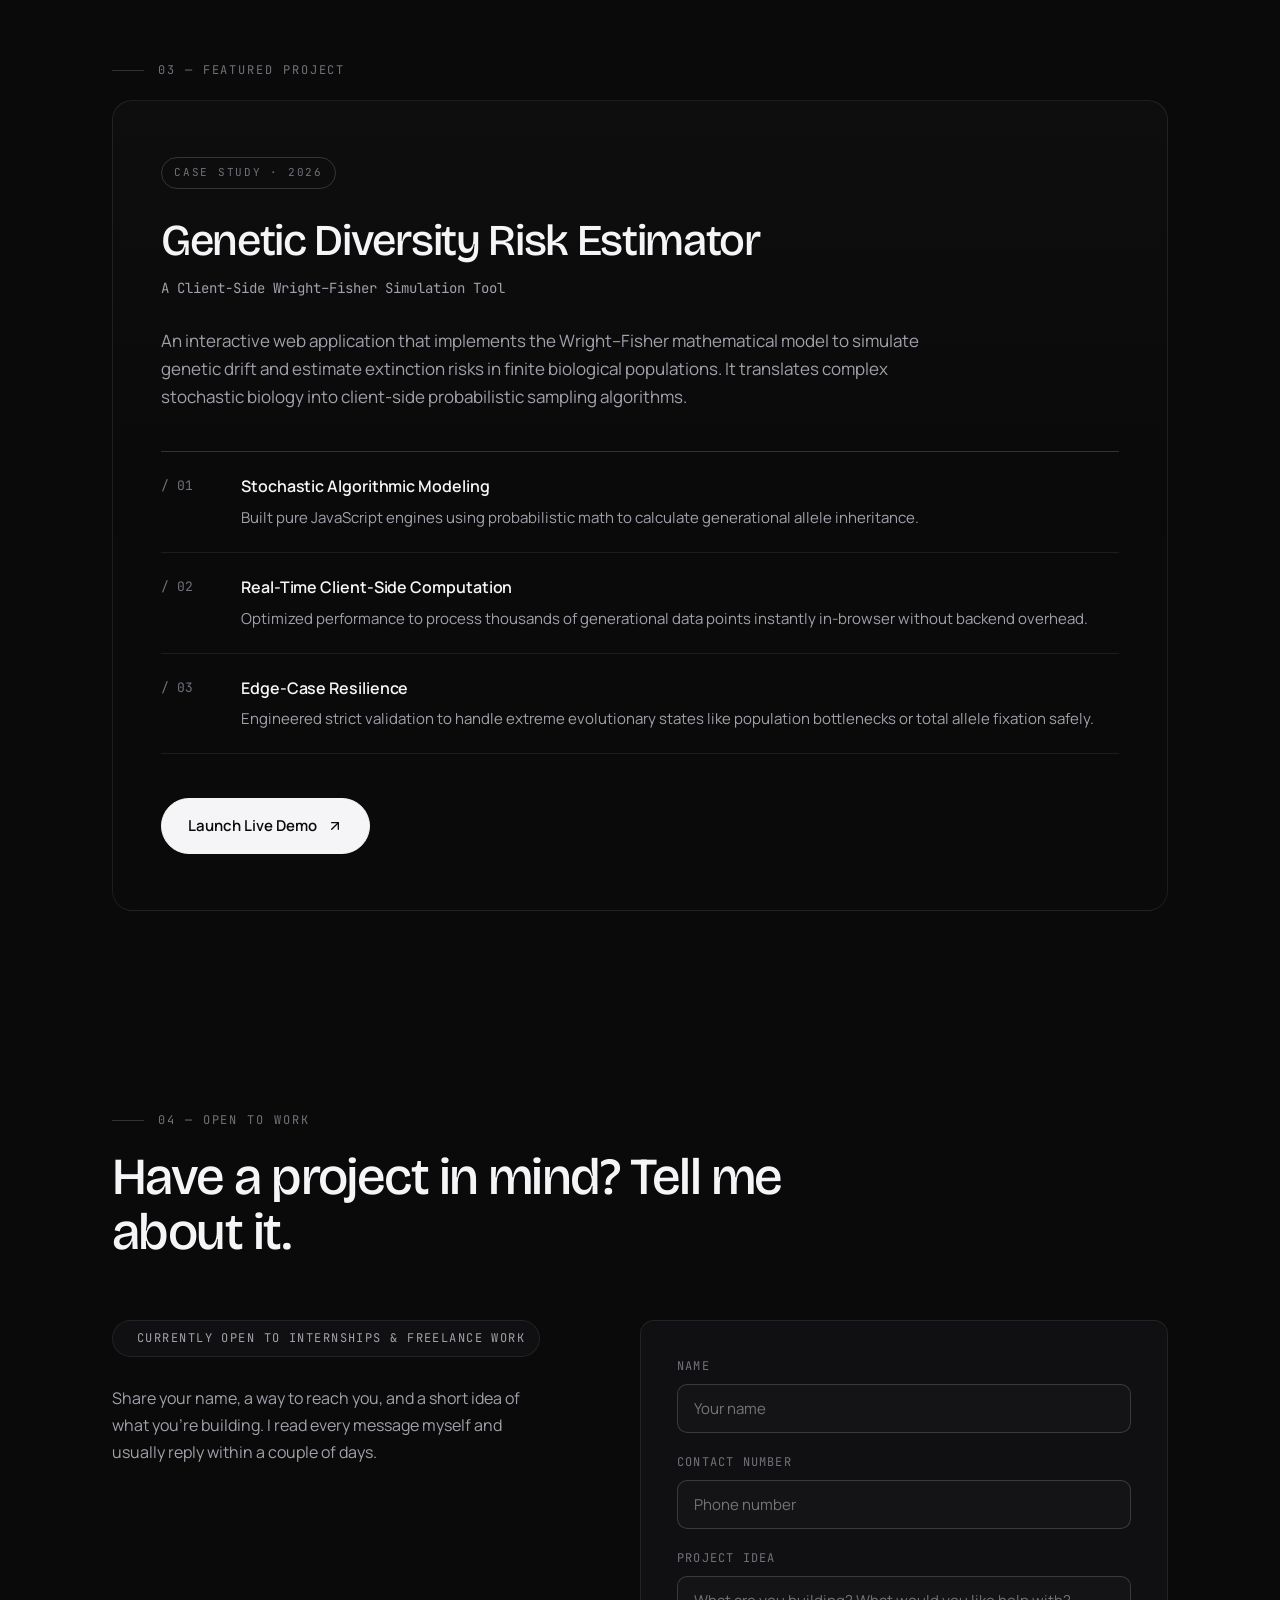
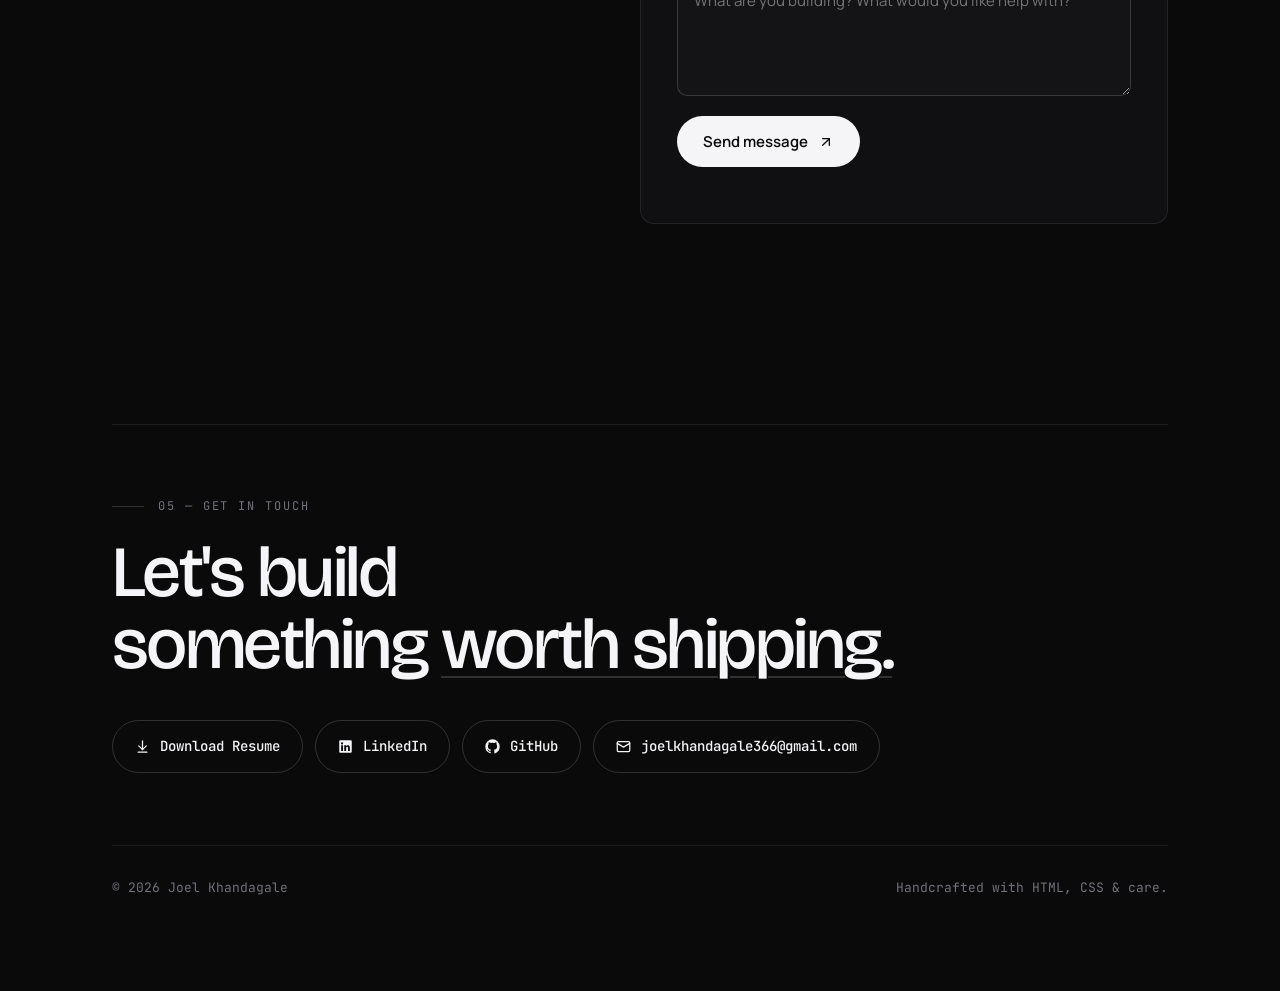
==== commit dae02fcf: "Delete GoBite project section from index.html Removed the GoBite project section from the HTML." ====
--- a/index.html
+++ b/index.html
@@ -149,42 +149,6 @@
       </div>
     </div>
   </div>
-  <!-- START OF GOBITE PROJECT -->
-<div class="project-card" style="margin-top: 6rem;">
-  <span class="case-study-tag">CASE STUDY · 2026</span>
-  
-  <h2 class="project-title">GoBite</h2>
-  <p class="project-subtitle">A Modern Food Delivery & Ordering Application</p>
-  
-  <p class="project-description">
-    An interactive web application designed with a clean, user-centric interface and responsive workflows. It prioritizes smooth state management and dynamic client-side rendering to simulate an intuitive, seamless commercial ordering experience.
-  </p>
-
-  <div class="project-features">
-    <div class="feature-item">
-      <span class="feature-num">- / 01</span>
-      <h3>Dynamic UI & State Management</h3>
-      <p>Engineered interactive components to handle item selections, real-time cart state calculations, and dynamic menu updates instantly in-browser.</p>
-    </div>
-    
-    <div class="feature-item">
-      <span class="feature-num">- / 02</span>
-      <h3>Optimized Performance</h3>
-      <p>Structured an efficient architecture ensuring rapid visual responses and high-fidelity rendering across mobile and desktop environments.</p>
-    </div>
-    
-    <div class="feature-item">
-      <span class="feature-num">- / 03</span>
-      <h3>Streamlined Workflow UX</h3>
-      <p>Designed a crisp, friction-free interface mirroring real-world checkout systems with a strong emphasis on clean code structure.</p>
-    </div>
-  </div>
-
-  <div class="project-links">
-    <a href="https://gobite-joel-khandagale.vercel.app/" target="_blank" class="live-demo-btn">Launch Live Demo</a>
-  </div>
-</div>
-<!-- END OF GOBITE PROJECT -->
 </section>
 
 <!-- OPEN TO WORK -->
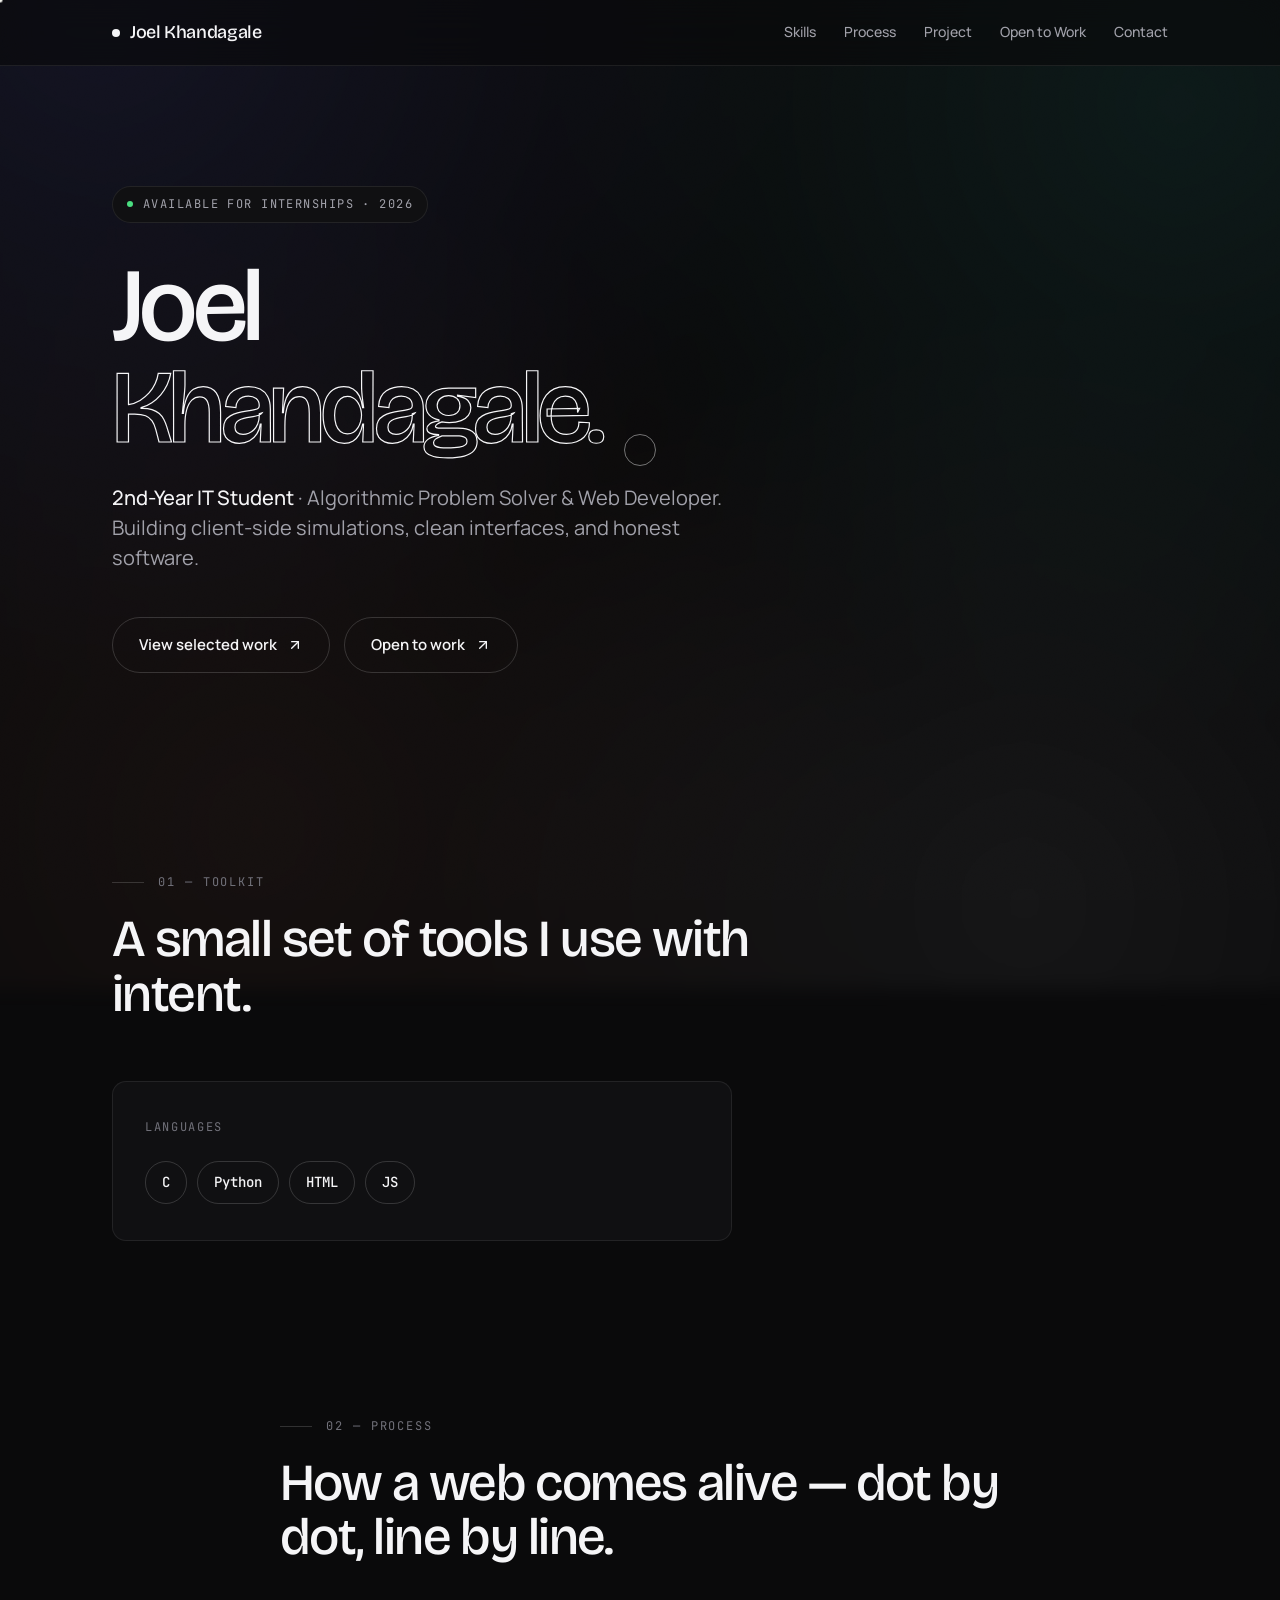
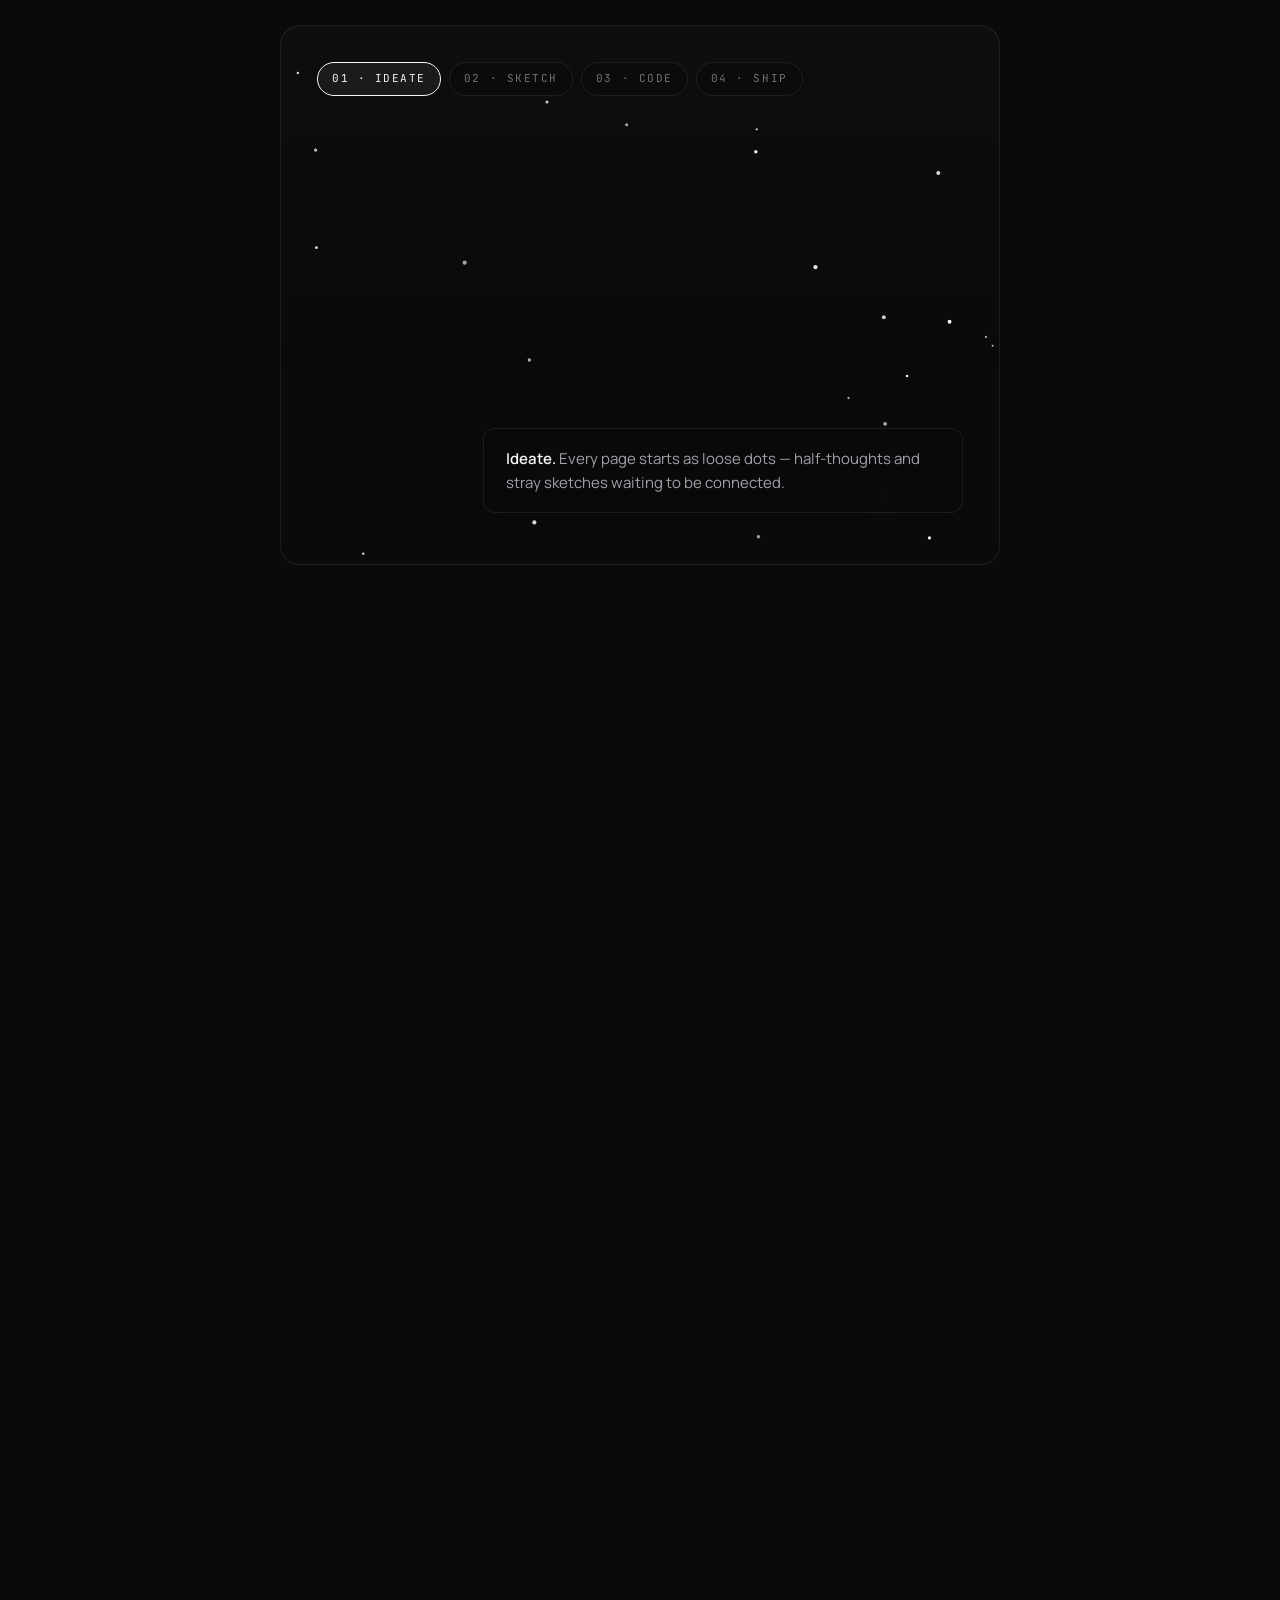
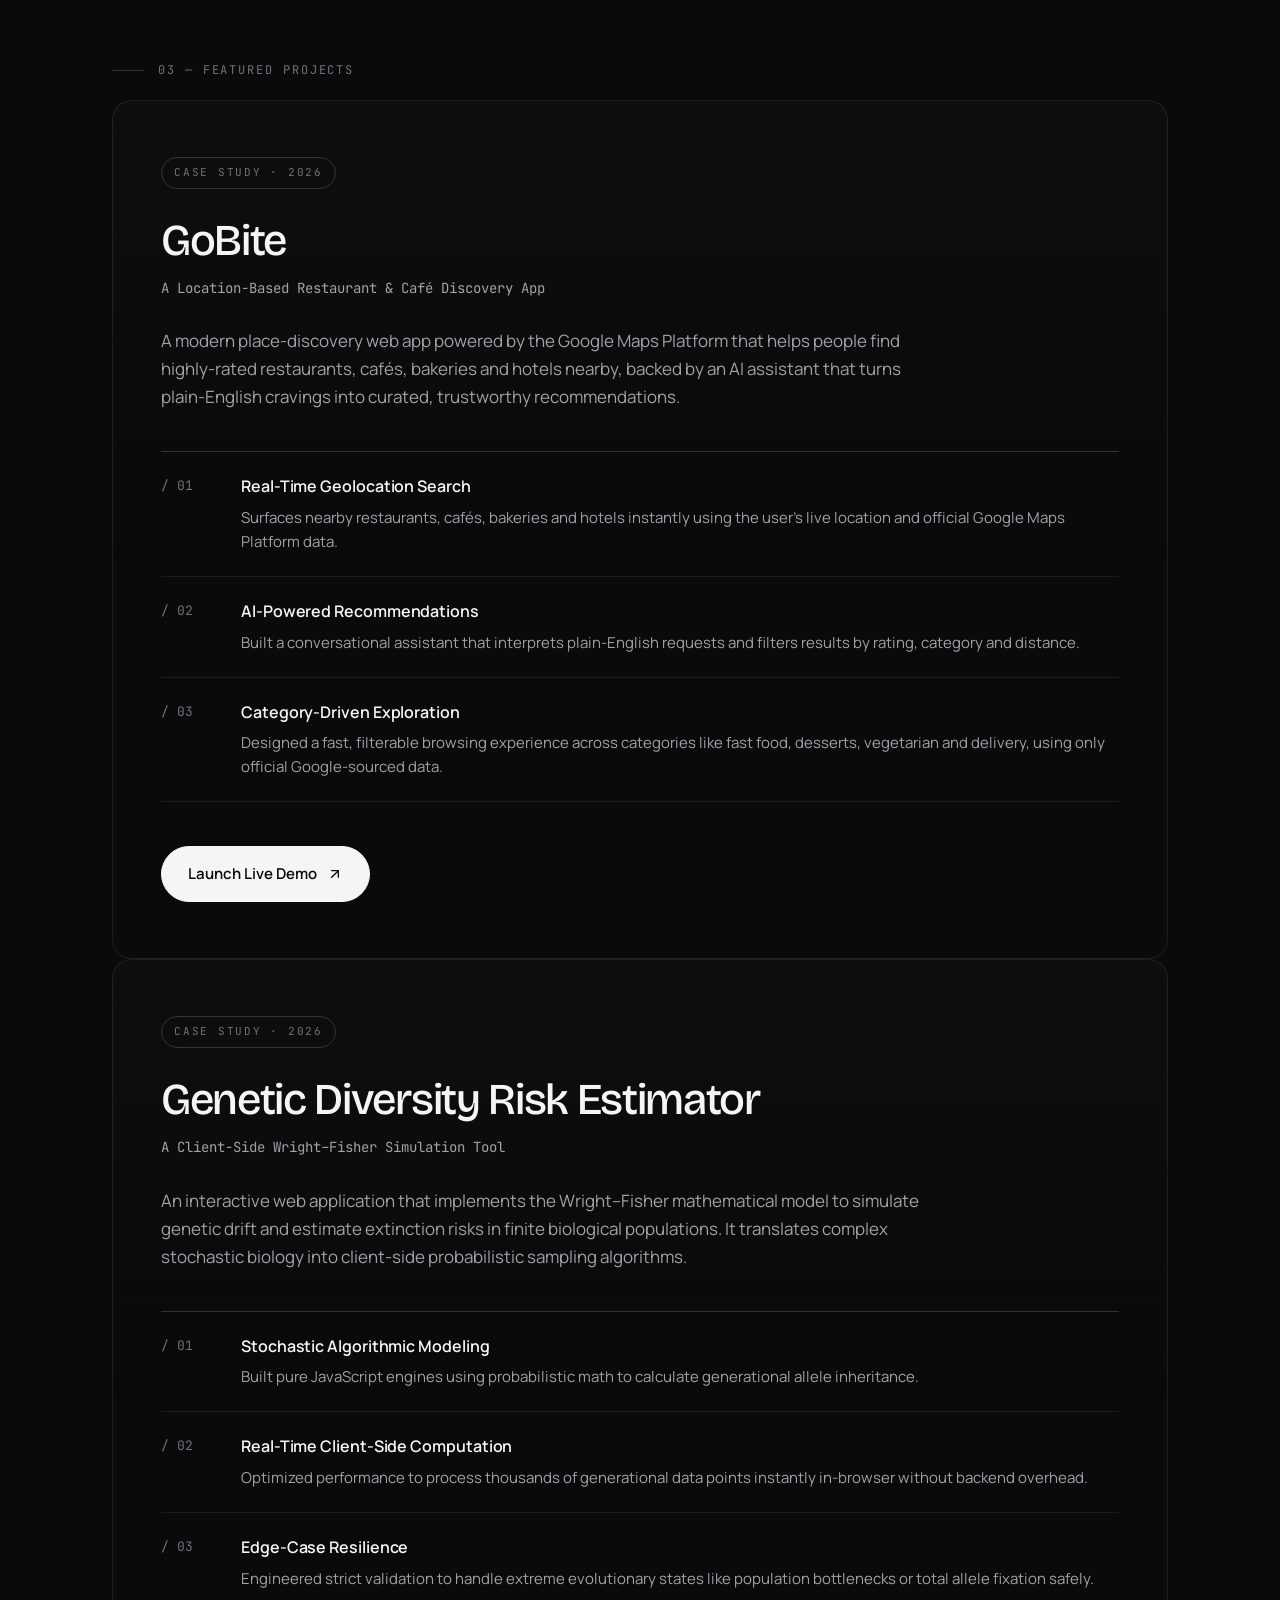
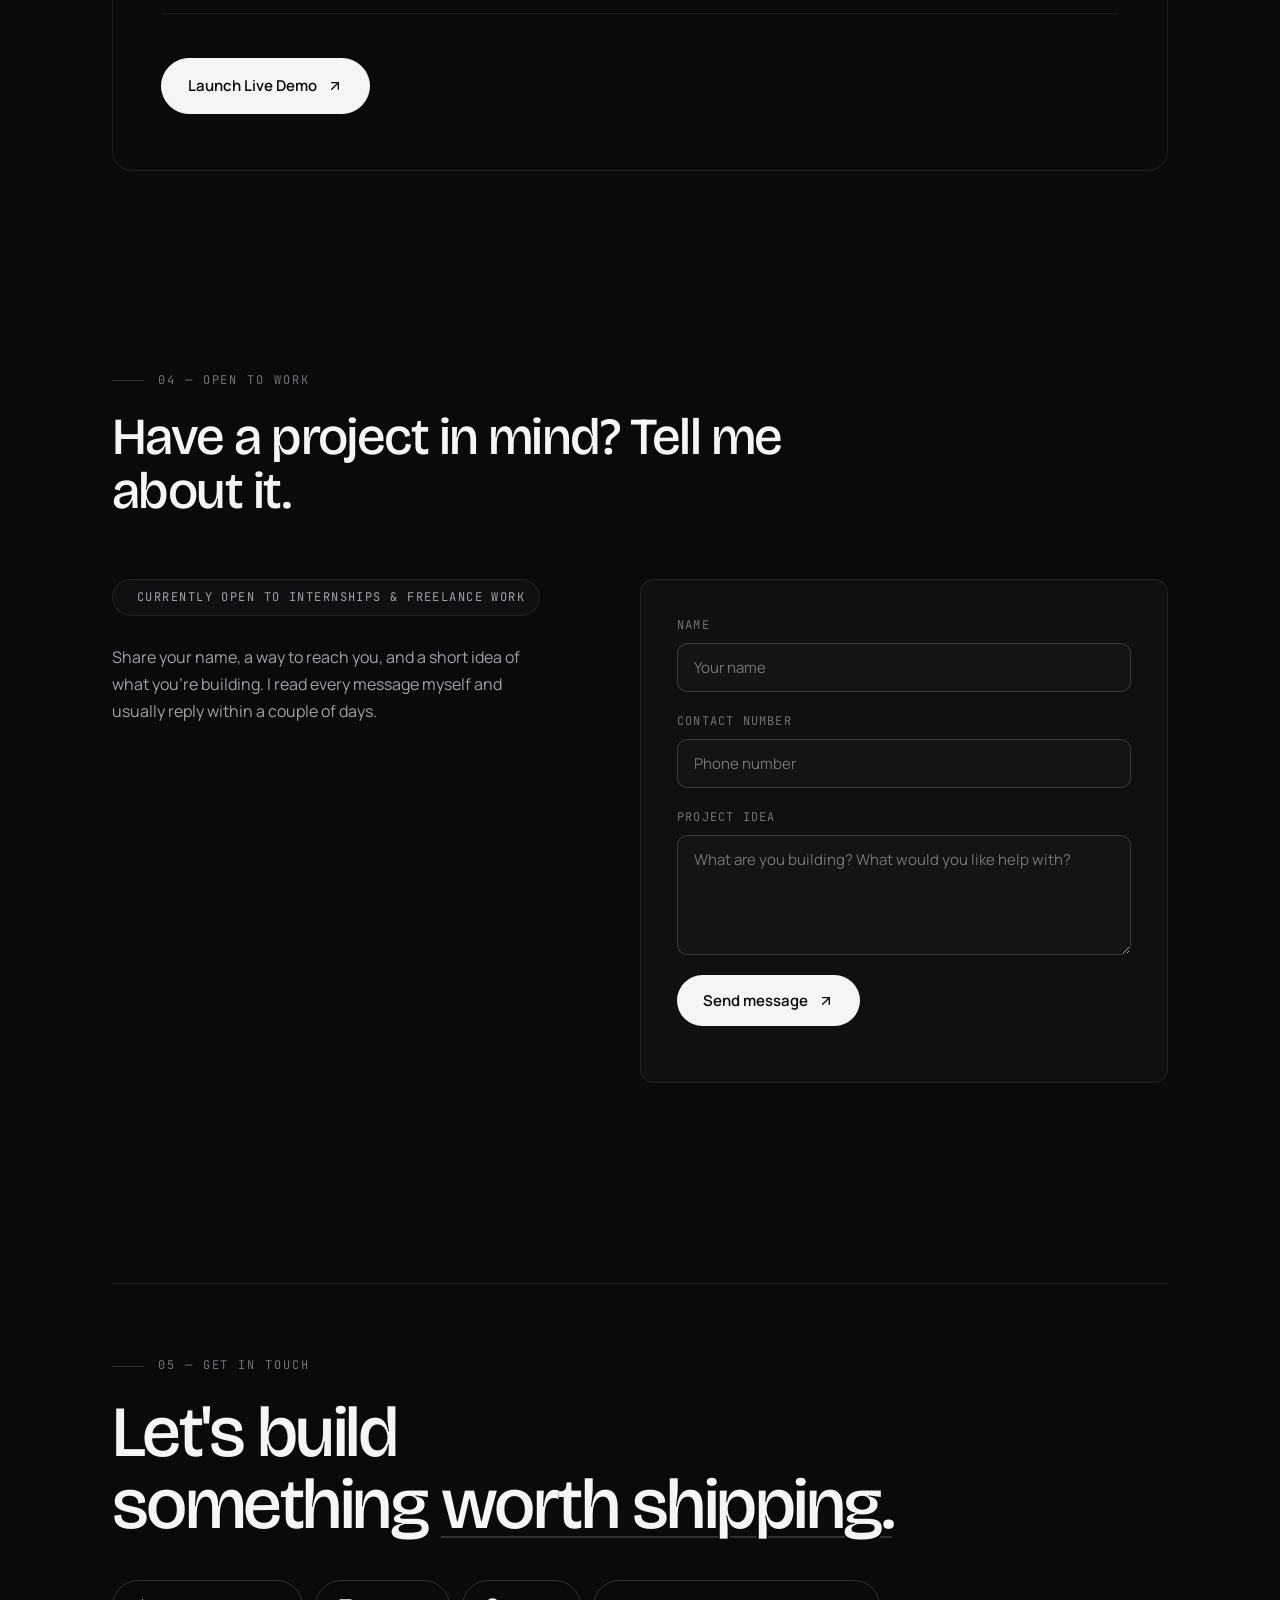
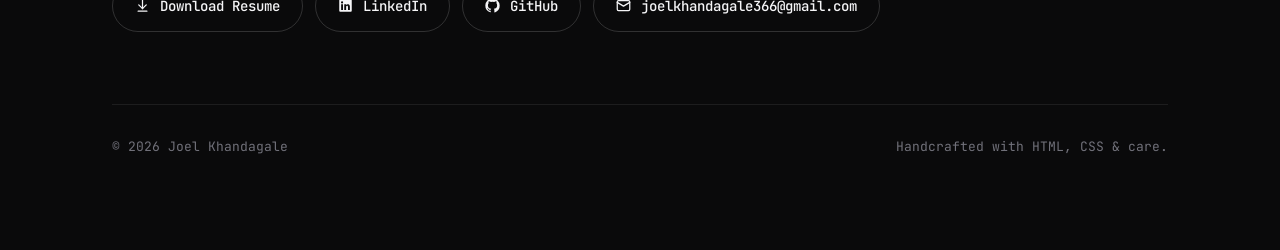
==== commit 7bdff8c5: "Refactor index.html structure and content" ====
--- a/index.html
+++ b/index.html
@@ -11,219 +11,259 @@
 <link rel="stylesheet" href="style.css">
 </head>
 <body>
-
 <div class="bg-gradient" aria-hidden="true"></div>
 <div class="bg-noise" aria-hidden="true"></div>
-
 <div class="cursor-ring" aria-hidden="true"></div>
 <div class="cursor-dot" aria-hidden="true"></div>
 
 <nav class="nav" data-testid="portfolio-nav">
-  <div class="nav-inner">
-    <div class="brand"><span class="brand-dot"></span>Joel Khandagale</div>
-    <div class="nav-links">
-      <a href="#skills">Skills</a>
-      <a href="#process">Process</a>
-      <a href="#project">Project</a>
-      <a href="#open-to-work">Open to Work</a>
-      <a href="#contact">Contact</a>
-    </div>
-  </div>
+<div class="nav-inner">
+<div class="brand"><span class="brand-dot"></span>Joel Khandagale</div>
+<div class="nav-links">
+<a href="#skills">Skills</a>
+<a href="#process">Process</a>
+<a href="#project">Project</a>
+<a href="#open-to-work">Open to Work</a>
+<a href="#contact">Contact</a>
+</div>
+</div>
 </nav>
 
 <!-- HERO -->
 <header class="hero">
-  <div class="container">
-    <div class="eyebrow reveal" data-testid="hero-status">
-      <span class="pulse"></span> Available for internships · 2026
-    </div>
-    <h1 class="reveal delay-1" data-testid="hero-name">
-      Joel<br/>
-      <span class="stroke">Khandagale.</span>
-    </h1>
-    <p class="hero-tag reveal delay-2" data-testid="hero-tagline">
-      <strong>2nd-Year IT Student</strong> · Algorithmic Problem Solver &amp; Web Developer. Building
-      client-side simulations, clean interfaces, and honest software.
-    </p>
-    <div class="cta-row reveal delay-3">
-      <a class="btn" href="#project" data-testid="hero-view-work-btn">
-        View selected work
-        <svg viewBox="0 0 24 24" fill="none" stroke="currentColor" stroke-width="2" stroke-linecap="round" stroke-linejoin="round"><path d="M7 17 17 7"/><path d="M7 7h10v10"/></svg>
-      </a>
-      <a class="btn" href="#open-to-work" data-testid="hero-open-to-work-btn">
-        Open to work
-        <svg viewBox="0 0 24 24" fill="none" stroke="currentColor" stroke-width="2" stroke-linecap="round" stroke-linejoin="round"><path d="M7 17 17 7"/><path d="M7 7h10v10"/></svg>
-      </a>
-    </div>
-  </div>
+<div class="container">
+<div class="eyebrow reveal" data-testid="hero-status">
+<span class="pulse"></span> Available for internships · 2026
+</div>
+<h1 class="reveal delay-1" data-testid="hero-name">
+Joel<br/>
+<span class="stroke">Khandagale.</span>
+</h1>
+<p class="hero-tag reveal delay-2" data-testid="hero-tagline">
+<strong>2nd-Year IT Student</strong> · Algorithmic Problem Solver &amp; Web Developer. Building
+client-side simulations, clean interfaces, and honest software.
+</p>
+<div class="cta-row reveal delay-3">
+<a class="btn" href="#project" data-testid="hero-view-work-btn">
+View selected work
+<svg viewBox="0 0 24 24" fill="none" stroke="currentColor" stroke-width="2" stroke-linecap="round" stroke-linejoin="round"><path d="M7 17 17 7"/><path d="M7 7h10v10"/></svg>
+</a>
+<a class="btn" href="#open-to-work" data-testid="hero-open-to-work-btn">
+Open to work
+<svg viewBox="0 0 24 24" fill="none" stroke="currentColor" stroke-width="2" stroke-linecap="round" stroke-linejoin="round"><path d="M7 17 17 7"/><path d="M7 7h10v10"/></svg>
+</a>
+</div>
+</div>
 </header>
 
 <!-- SKILLS -->
 <section id="skills" data-testid="skills-section">
-  <div class="container">
-    <div class="section-label reveal">01 — Toolkit</div>
-    <h2 class="section-title reveal delay-1">A small set of tools I use with intent.</h2>
-    <div class="skills-grid">
-      <div class="skill-card reveal delay-2" data-testid="skill-languages-card">
-        <div class="skill-cat">Languages</div>
-        <div class="skill-list">
-          <span class="badge">C</span>
-          <span class="badge">Python</span>
-          <span class="badge">HTML</span>
-          <span class="badge">JS</span>
-        </div>
-      </div>
-    </div>
-  </div>
+<div class="container">
+<div class="section-label reveal">01 — Toolkit</div>
+<h2 class="section-title reveal delay-1">A small set of tools I use with intent.</h2>
+<div class="skills-grid">
+<div class="skill-card reveal delay-2" data-testid="skill-languages-card">
+<div class="skill-cat">Languages</div>
+<div class="skill-list">
+<span class="badge">C</span>
+<span class="badge">Python</span>
+<span class="badge">HTML</span>
+<span class="badge">JS</span>
+</div>
+</div>
+</div>
+</div>
 </section>
 
 <!-- PROCESS (scroll-driven) -->
 <section id="process" class="process" data-testid="process-section">
-  <div class="process-scroll">
-    <div class="process-sticky">
-      <div class="container">
-        <div class="section-label reveal">02 — Process</div>
-        <h2 class="section-title reveal delay-1">How a web comes alive — dot by dot, line by line.</h2>
-        <div class="process-wrap reveal delay-2">
-          <canvas id="web-canvas" data-testid="web-canvas"></canvas>
-          <div class="process-overlay">
-            <div class="process-steps" data-testid="process-steps">
-              <span class="step-chip" data-step="0">01 · Ideate</span>
-              <span class="step-chip" data-step="1">02 · Sketch</span>
-              <span class="step-chip" data-step="2">03 · Code</span>
-              <span class="step-chip" data-step="3">04 · Ship</span>
-            </div>
-            <p class="process-caption" data-testid="process-caption">
-              <strong id="step-title">Ideate.</strong>
-              <span id="step-desc">Every page starts as loose dots — half-thoughts and stray sketches waiting to be connected.</span>
-            </p>
-          </div>
-          <div class="process-progress" id="process-progress-bar"></div>
-        </div>
-      </div>
-    </div>
-  </div>
+<div class="process-scroll">
+<div class="process-sticky">
+<div class="container">
+<div class="section-label reveal">02 — Process</div>
+<h2 class="section-title reveal delay-1">How a web comes alive — dot by dot, line by line.</h2>
+<div class="process-wrap reveal delay-2">
+<canvas id="web-canvas" data-testid="web-canvas"></canvas>
+<div class="process-overlay">
+<div class="process-steps" data-testid="process-steps">
+<span class="step-chip" data-step="0">01 · Ideate</span>
+<span class="step-chip" data-step="1">02 · Sketch</span>
+<span class="step-chip" data-step="2">03 · Code</span>
+<span class="step-chip" data-step="3">04 · Ship</span>
+</div>
+<p class="process-caption" data-testid="process-caption">
+<strong id="step-title">Ideate.</strong>
+<span id="step-desc">Every page starts as loose dots — half-thoughts and stray sketches waiting to be connected.</span>
+</p>
+</div>
+<div class="process-progress" id="process-progress-bar"></div>
+</div>
+</div>
+</div>
+</div>
 </section>
 
 <!-- PROJECT -->
 <section id="project" data-testid="project-section">
-  <div class="container">
-    <div class="section-label reveal">03 — Featured Project</div>
-    <div class="project reveal delay-1">
-      <span class="project-tag">Case study · 2026</span>
-      <h3 data-testid="project-title">Genetic Diversity Risk Estimator</h3>
-      <p class="project-subtitle">A Client-Side Wright–Fisher Simulation Tool</p>
-      <p class="project-desc">
-        An interactive web application that implements the Wright–Fisher mathematical model to simulate
-        genetic drift and estimate extinction risks in finite biological populations. It translates
-        complex stochastic biology into client-side probabilistic sampling algorithms.
-      </p>
-      <ul class="feature-list">
-        <li>
-          <span class="feature-num">/ 01</span>
-          <div class="feature-body">
-            <h4>Stochastic Algorithmic Modeling</h4>
-            <p>Built pure JavaScript engines using probabilistic math to calculate generational allele inheritance.</p>
-          </div>
-        </li>
-        <li>
-          <span class="feature-num">/ 02</span>
-          <div class="feature-body">
-            <h4>Real-Time Client-Side Computation</h4>
-            <p>Optimized performance to process thousands of generational data points instantly in-browser without backend overhead.</p>
-          </div>
-        </li>
-        <li>
-          <span class="feature-num">/ 03</span>
-          <div class="feature-body">
-            <h4>Edge-Case Resilience</h4>
-            <p>Engineered strict validation to handle extreme evolutionary states like population bottlenecks or total allele fixation safely.</p>
-          </div>
-        </li>
-      </ul>
-      <div class="project-cta">
-        <a class="btn btn-primary" href="https://joelllllll07.github.io/Genetic-Diversity-Risk-Estimator/" target="_blank" rel="noopener" data-testid="project-live-demo-btn">
-          Launch Live Demo
-          <svg viewBox="0 0 24 24" fill="none" stroke="currentColor" stroke-width="2" stroke-linecap="round" stroke-linejoin="round"><path d="M7 17 17 7"/><path d="M7 7h10v10"/></svg>
-        </a>
-      </div>
-    </div>
-  </div>
+<div class="container">
+<div class="section-label reveal">03 — Featured Projects</div>
+
+<div class="project reveal delay-1">
+<span class="project-tag">Case study · 2026</span>
+<h3 data-testid="project-title">GoBite</h3>
+<p class="project-subtitle">A Location-Based Restaurant &amp; Café Discovery App</p>
+<p class="project-desc">
+A modern place-discovery web app powered by the Google Maps Platform that helps people find
+highly-rated restaurants, cafés, bakeries and hotels nearby, backed by an AI assistant that
+turns plain-English cravings into curated, trustworthy recommendations.
+</p>
+<ul class="feature-list">
+<li>
+<span class="feature-num">/ 01</span>
+<div class="feature-body">
+<h4>Real-Time Geolocation Search</h4>
+<p>Surfaces nearby restaurants, cafés, bakeries and hotels instantly using the user's live location and official Google Maps Platform data.</p>
+</div>
+</li>
+<li>
+<span class="feature-num">/ 02</span>
+<div class="feature-body">
+<h4>AI-Powered Recommendations</h4>
+<p>Built a conversational assistant that interprets plain-English requests and filters results by rating, category and distance.</p>
+</div>
+</li>
+<li>
+<span class="feature-num">/ 03</span>
+<div class="feature-body">
+<h4>Category-Driven Exploration</h4>
+<p>Designed a fast, filterable browsing experience across categories like fast food, desserts, vegetarian and delivery, using only official Google-sourced data.</p>
+</div>
+</li>
+</ul>
+<div class="project-cta">
+<a class="btn btn-primary" href="https://gobite-joel-khandagale.vercel.app/" target="_blank" rel="noopener" data-testid="project-live-demo-btn-gobite">
+Launch Live Demo
+<svg viewBox="0 0 24 24" fill="none" stroke="currentColor" stroke-width="2" stroke-linecap="round" stroke-linejoin="round"><path d="M7 17 17 7"/><path d="M7 7h10v10"/></svg>
+</a>
+</div>
+</div>
+
+<div class="project reveal delay-1">
+<span class="project-tag">Case study · 2026</span>
+<h3 data-testid="project-title-genetic">Genetic Diversity Risk Estimator</h3>
+<p class="project-subtitle">A Client-Side Wright–Fisher Simulation Tool</p>
+<p class="project-desc">
+An interactive web application that implements the Wright–Fisher mathematical model to simulate
+genetic drift and estimate extinction risks in finite biological populations. It translates
+complex stochastic biology into client-side probabilistic sampling algorithms.
+</p>
+<ul class="feature-list">
+<li>
+<span class="feature-num">/ 01</span>
+<div class="feature-body">
+<h4>Stochastic Algorithmic Modeling</h4>
+<p>Built pure JavaScript engines using probabilistic math to calculate generational allele inheritance.</p>
+</div>
+</li>
+<li>
+<span class="feature-num">/ 02</span>
+<div class="feature-body">
+<h4>Real-Time Client-Side Computation</h4>
+<p>Optimized performance to process thousands of generational data points instantly in-browser without backend overhead.</p>
+</div>
+</li>
+<li>
+<span class="feature-num">/ 03</span>
+<div class="feature-body">
+<h4>Edge-Case Resilience</h4>
+<p>Engineered strict validation to handle extreme evolutionary states like population bottlenecks or total allele fixation safely.</p>
+</div>
+</li>
+</ul>
+<div class="project-cta">
+<a class="btn btn-primary" href="https://joelllllll07.github.io/Genetic-Diversity-Risk-Estimator/" target="_blank" rel="noopener" data-testid="project-live-demo-btn-genetic">
+Launch Live Demo
+<svg viewBox="0 0 24 24" fill="none" stroke="currentColor" stroke-width="2" stroke-linecap="round" stroke-linejoin="round"><path d="M7 17 17 7"/><path d="M7 7h10v10"/></svg>
+</a>
+</div>
+</div>
+
+</div>
 </section>
 
 <!-- OPEN TO WORK -->
 <section id="open-to-work" class="open-to-work" data-testid="open-to-work-section">
-  <div class="container">
-    <div class="section-label reveal">04 — Open to Work</div>
-    <h2 class="section-title reveal delay-1">Have a project in mind? Tell me about it.</h2>
-    <div class="work-grid">
-      <div class="work-copy reveal delay-2">
-        <div class="work-status">
-          <span class="pulse"></span> Currently open to internships &amp; freelance work
-        </div>
-        <p>
-          Share your name, a way to reach you, and a short idea of what you're building.
-          I read every message myself and usually reply within a couple of days.
-        </p>
-      </div>
-      <form class="work-form reveal delay-3" id="work-form" data-testid="open-to-work-form"
-            action="https://formspree.io/f/mlgyzqbp" method="POST">
-        <input type="hidden" name="_subject" value="New project inquiry from portfolio site" />
-        <div class="field">
-          <label for="wf-name">Name</label>
-          <input type="text" id="wf-name" name="name" placeholder="Your name" required />
-        </div>
-        <div class="field">
-          <label for="wf-contact">Contact number</label>
-          <input type="tel" id="wf-contact" name="contact_number" placeholder="Phone number" required />
-        </div>
-        <div class="field">
-          <label for="wf-idea">Project idea</label>
-          <textarea id="wf-idea" name="project_idea" placeholder="What are you building? What would you like help with?" required></textarea>
-        </div>
-        <button type="submit" class="btn btn-primary" id="form-submit-btn">
-          Send message
-          <svg viewBox="0 0 24 24" fill="none" stroke="currentColor" stroke-width="2" stroke-linecap="round" stroke-linejoin="round"><path d="M7 17 17 7"/><path d="M7 7h10v10"/></svg>
-        </button>
-        <p class="form-note" id="form-note"></p>
-      </form>
-    </div>
-  </div>
+<div class="container">
+<div class="section-label reveal">04 — Open to Work</div>
+<h2 class="section-title reveal delay-1">Have a project in mind? Tell me about it.</h2>
+<div class="work-grid">
+<div class="work-copy reveal delay-2">
+<div class="work-status">
+<span class="pulse"></span> Currently open to internships &amp; freelance work
+</div>
+<p>
+Share your name, a way to reach you, and a short idea of what you're building.
+I read every message myself and usually reply within a couple of days.
+</p>
+</div>
+<form class="work-form reveal delay-3" id="work-form" data-testid="open-to-work-form"
+action="https://formspree.io/f/mlgyzqbp" method="POST">
+<input type="hidden" name="_subject" value="New project inquiry from portfolio site" />
+<div class="field">
+<label for="wf-name">Name</label>
+<input type="text" id="wf-name" name="name" placeholder="Your name" required />
+</div>
+<div class="field">
+<label for="wf-contact">Contact number</label>
+<input type="tel" id="wf-contact" name="contact_number" placeholder="Phone number" required />
+</div>
+<div class="field">
+<label for="wf-idea">Project idea</label>
+<textarea id="wf-idea" name="project_idea" placeholder="What are you building? What would you like help with?" required></textarea>
+</div>
+<button type="submit" class="btn btn-primary" id="form-submit-btn">
+Send message
+<svg viewBox="0 0 24 24" fill="none" stroke="currentColor" stroke-width="2" stroke-linecap="round" stroke-linejoin="round"><path d="M7 17 17 7"/><path d="M7 7h10v10"/></svg>
+</button>
+<p class="form-note" id="form-note"></p>
+</form>
+</div>
+</div>
 </section>
 
 <!-- CONTACT -->
 <section id="contact" class="contact" data-testid="contact-section">
-  <div class="container">
-    <div class="contact-inner">
-      <div class="section-label reveal">05 — Get in touch</div>
-      <h2 class="reveal delay-1">
-        Let's build<br/>
-        something <a href="mailto:joelkhandagale366@gmail.com" data-testid="contact-email-inline">worth shipping.</a>
-      </h2>
-      <div class="contact-links reveal delay-2">
-        <a class="contact-link" href="resume.pdf" download="Joel_Khandagale_Resume.pdf" data-testid="hero-download-resume-btn">
-          <svg viewBox="0 0 24 24" fill="none" stroke="currentColor" stroke-width="2" stroke-linecap="round" stroke-linejoin="round"><path d="M12 3v14"/><path d="m6 11 6 6 6-6"/><path d="M5 21h14"/></svg>
-          Download Resume
-        </a>
-        <a class="contact-link" href="https://www.linkedin.com/in/joel-khandagale-20136740b/" target="_blank" rel="noopener" data-testid="contact-linkedin">
-          <svg viewBox="0 0 24 24" fill="currentColor"><path d="M20.5 2h-17A1.5 1.5 0 002 3.5v17A1.5 1.5 0 003.5 22h17a1.5 1.5 0 001.5-1.5v-17A1.5 1.5 0 0020.5 2zM8 19H5v-9h3zm-1.5-10.28a1.72 1.72 0 111.72-1.72 1.72 1.72 0 01-1.72 1.72zM19 19h-3v-4.74c0-1.42-.6-1.93-1.38-1.93A1.74 1.74 0 0013 14.19V19h-3v-9h2.9v1.3a3.11 3.11 0 012.7-1.4c1.55 0 3.4.86 3.4 3.6z"/></svg>
-          LinkedIn
-        </a>
-        <a class="contact-link" href="https://github.com/joelllllll07" target="_blank" rel="noopener" data-testid="contact-github">
-          <svg viewBox="0 0 24 24" fill="currentColor"><path d="M12 .5A11.5 11.5 0 00.5 12a11.5 11.5 0 007.86 10.92c.58.1.79-.25.79-.56v-2c-3.2.7-3.88-1.37-3.88-1.37-.53-1.34-1.29-1.7-1.29-1.7-1.05-.72.08-.7.08-.7 1.17.08 1.78 1.2 1.78 1.2 1.03 1.77 2.7 1.26 3.36.96.1-.75.4-1.26.73-1.55-2.55-.29-5.24-1.28-5.24-5.7 0-1.26.45-2.29 1.19-3.1-.12-.29-.52-1.47.11-3.06 0 0 .97-.31 3.18 1.18a11 11 0 015.79 0c2.2-1.49 3.17-1.18 3.17-1.18.64 1.59.24 2.77.12 3.06.74.81 1.19 1.84 1.19 3.1 0 4.43-2.7 5.4-5.26 5.69.41.36.78 1.06.78 2.14v3.17c0 .31.21.67.8.56A11.5 11.5 0 0023.5 12 11.5 11.5 0 0012 .5z"/></svg>
-          GitHub
-        </a>
-        <a class="contact-link" href="mailto:joelkhandagale366@gmail.com" data-testid="contact-email">
-          <svg viewBox="0 0 24 24" fill="none" stroke="currentColor" stroke-width="2" stroke-linecap="round" stroke-linejoin="round"><rect x="2" y="4" width="20" height="16" rx="2"/><path d="m22 7-10 6L2 7"/></svg>
-          joelkhandagale366@gmail.com
-        </a>
-      </div>
-    </div>
-    <footer>
-      <div>© 2026 Joel Khandagale</div>
-      <div>Handcrafted with HTML, CSS &amp; care.</div>
-    </footer>
-  </div>
+<div class="container">
+<div class="contact-inner">
+<div class="section-label reveal">05 — Get in touch</div>
+<h2 class="reveal delay-1">
+Let's build<br/>
+something <a href="mailto:joelkhandagale366@gmail.com" data-testid="contact-email-inline">worth shipping.</a>
+</h2>
+<div class="contact-links reveal delay-2">
+<a class="contact-link" href="resume.pdf" download="Joel_Khandagale_Resume.pdf" data-testid="hero-download-resume-btn">
+<svg viewBox="0 0 24 24" fill="none" stroke="currentColor" stroke-width="2" stroke-linecap="round" stroke-linejoin="round"><path d="M12 3v14"/><path d="m6 11 6 6 6-6"/><path d="M5 21h14"/></svg>
+Download Resume
+</a>
+<a class="contact-link" href="https://www.linkedin.com/in/joel-khandagale-20136740b/" target="_blank" rel="noopener" data-testid="contact-linkedin">
+<svg viewBox="0 0 24 24" fill="currentColor"><path d="M20.5 2h-17A1.5 1.5 0 002 3.5v17A1.5 1.5 0 003.5 22h17a1.5 1.5 0 001.5-1.5v-17A1.5 1.5 0 0020.5 2zM8 19H5v-9h3zm-1.5-10.28a1.72 1.72 0 111.72-1.72 1.72 1.72 0 01-1.72 1.72zM19 19h-3v-4.74c0-1.42-.6-1.93-1.38-1.93A1.74 1.74 0 0013 14.19V19h-3v-9h2.9v1.3a3.11 3.11 0 012.7-1.4c1.55 0 3.4.86 3.4 3.6z"/></svg>
+LinkedIn
+</a>
+<a class="contact-link" href="https://github.com/joelllllll07" target="_blank" rel="noopener" data-testid="contact-github">
+<svg viewBox="0 0 24 24" fill="currentColor"><path d="M12 .5A11.5 11.5 0 00.5 12a11.5 11.5 0 007.86 10.92c.58.1.79-.25.79-.56v-2c-3.2.7-3.88-1.37-3.88-1.37-.53-1.34-1.29-1.7-1.29-1.7-1.05-.72.08-.7.08-.7 1.17.08 1.78 1.2 1.78 1.2 1.03 1.77 2.7 1.26 3.36.96.1-.75.4-1.26.73-1.55-2.55-.29-5.24-1.28-5.24-5.7 0-1.26.45-2.29 1.19-3.1-.12-.29-.52-1.47.11-3.06 0 0 .97-.31 3.18 1.18a11 11 0 015.79 0c2.2-1.49 3.17-1.18 3.17-1.18.64 1.59.24 2.77.12 3.06.74.81 1.19 1.84 1.19 3.1 0 4.43-2.7 5.4-5.26 5.69.41.36.78 1.06.78 2.14v3.17c0 .31.21.67.8.56A11.5 11.5 0 0023.5 12 11.5 11.5 0 0012 .5z"/></svg>
+GitHub
+</a>
+<a class="contact-link" href="mailto:joelkhandagale366@gmail.com" data-testid="contact-email">
+<svg viewBox="0 0 24 24" fill="none" stroke="currentColor" stroke-width="2" stroke-linecap="round" stroke-linejoin="round"><rect x="2" y="4" width="20" height="16" rx="2"/><path d="m22 7-10 6L2 7"/></svg>
+joelkhandagale366@gmail.com
+</a>
+</div>
+</div>
+<footer>
+<div>© 2026 Joel Khandagale</div>
+<div>Handcrafted with HTML, CSS &amp; care.</div>
+</footer>
+</div>
 </section>
 
 <script src="script.js"></script>
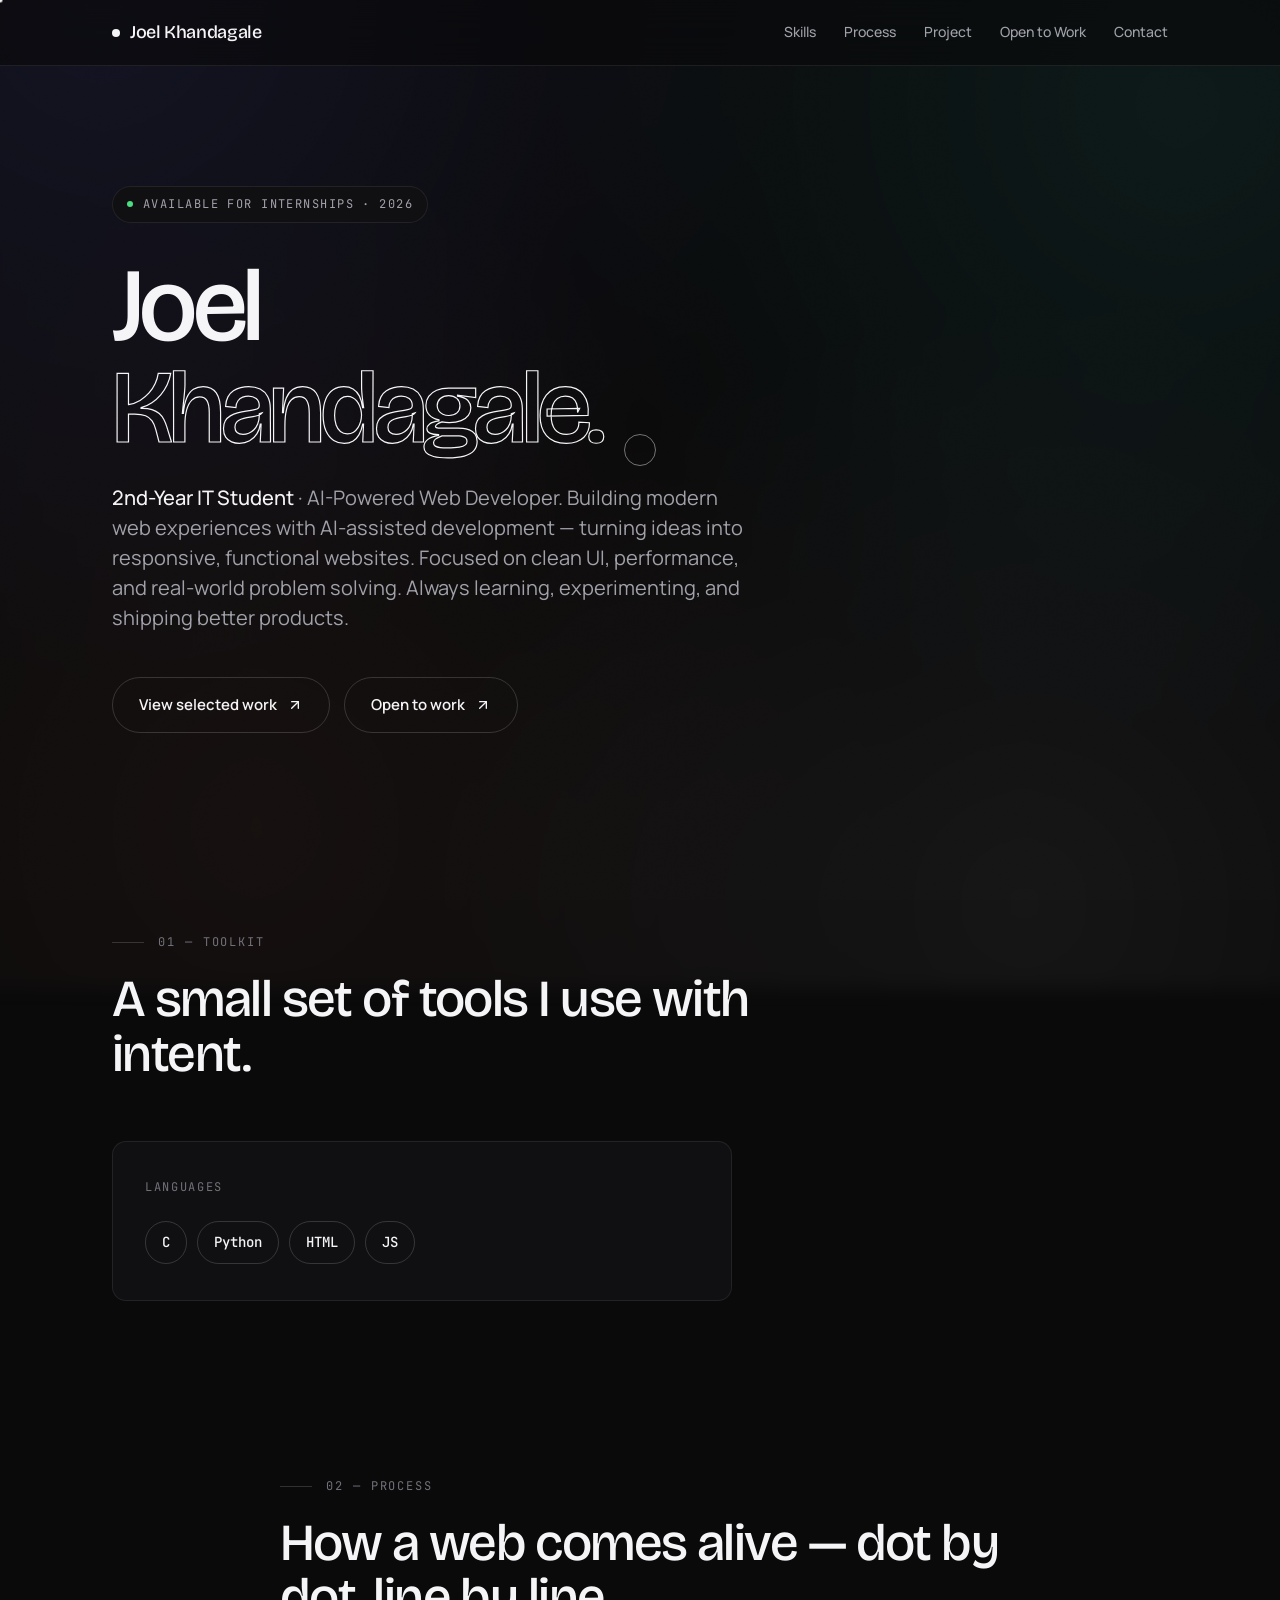
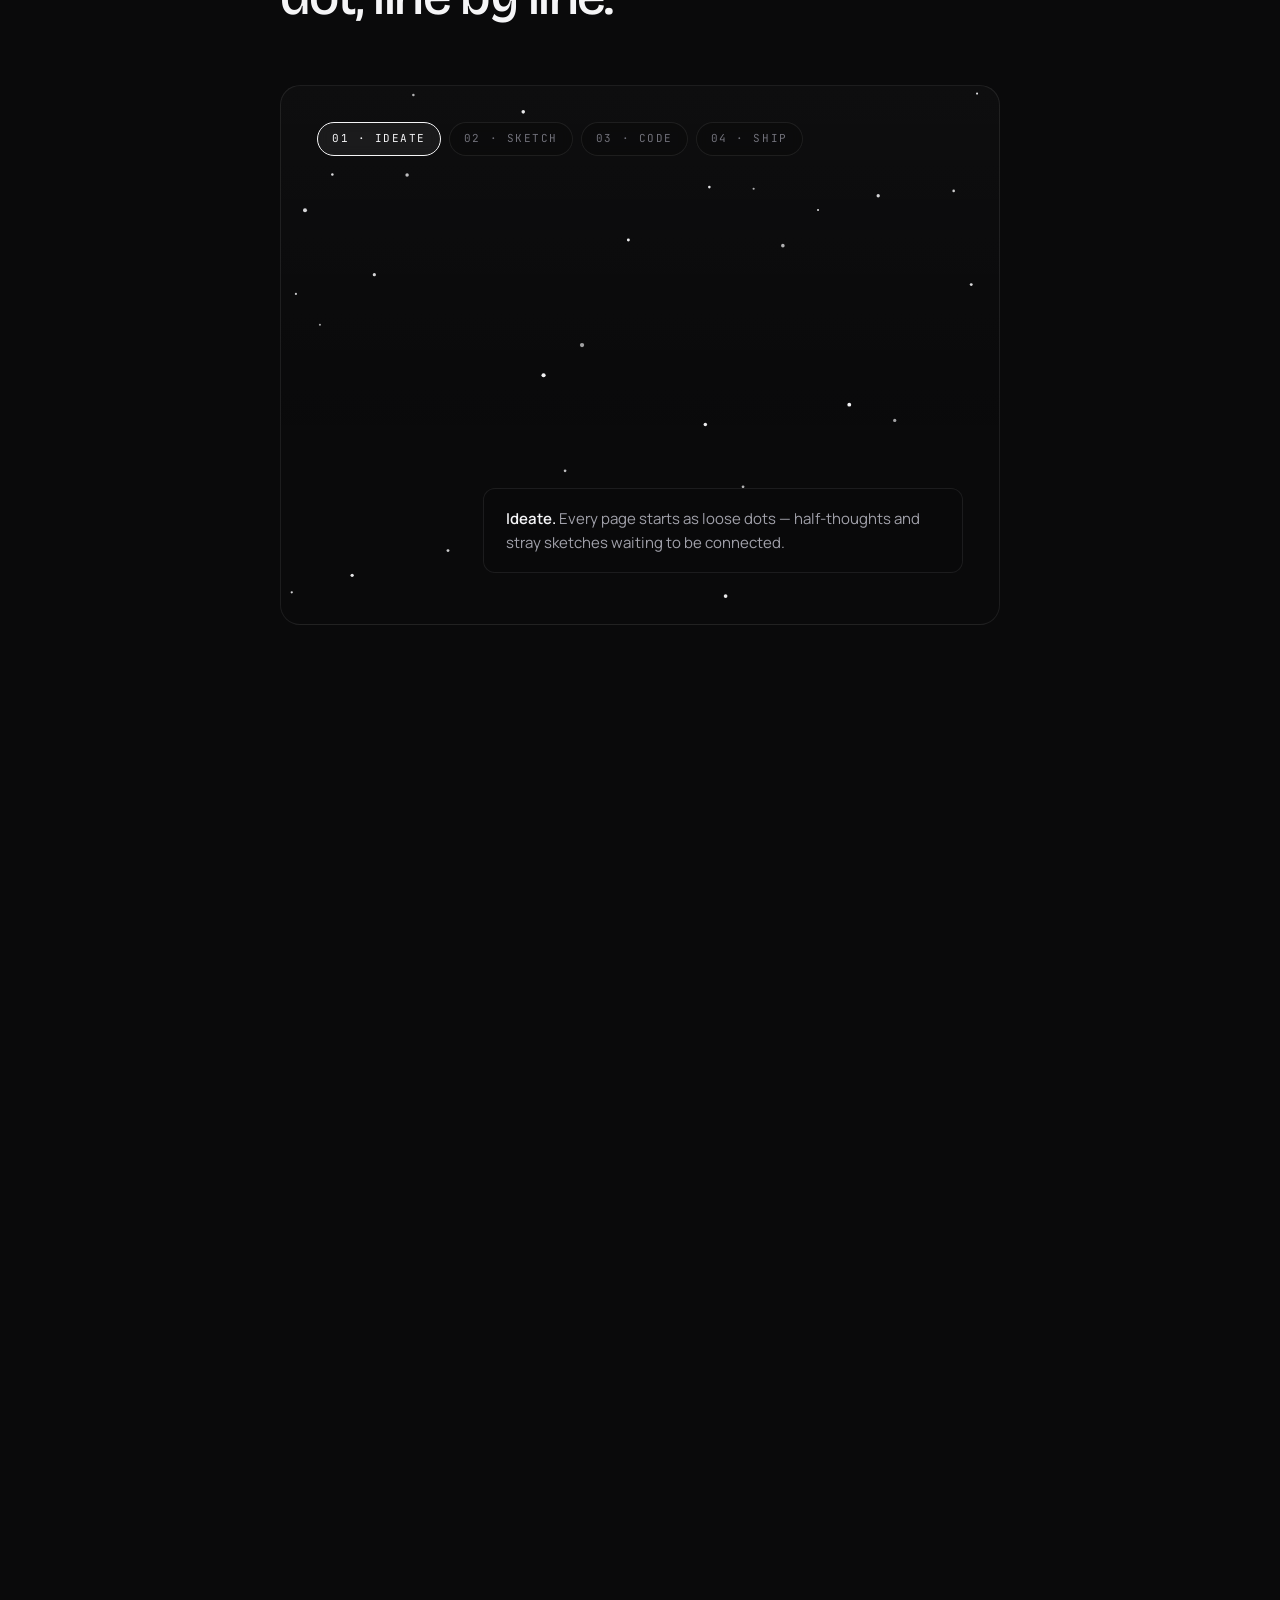
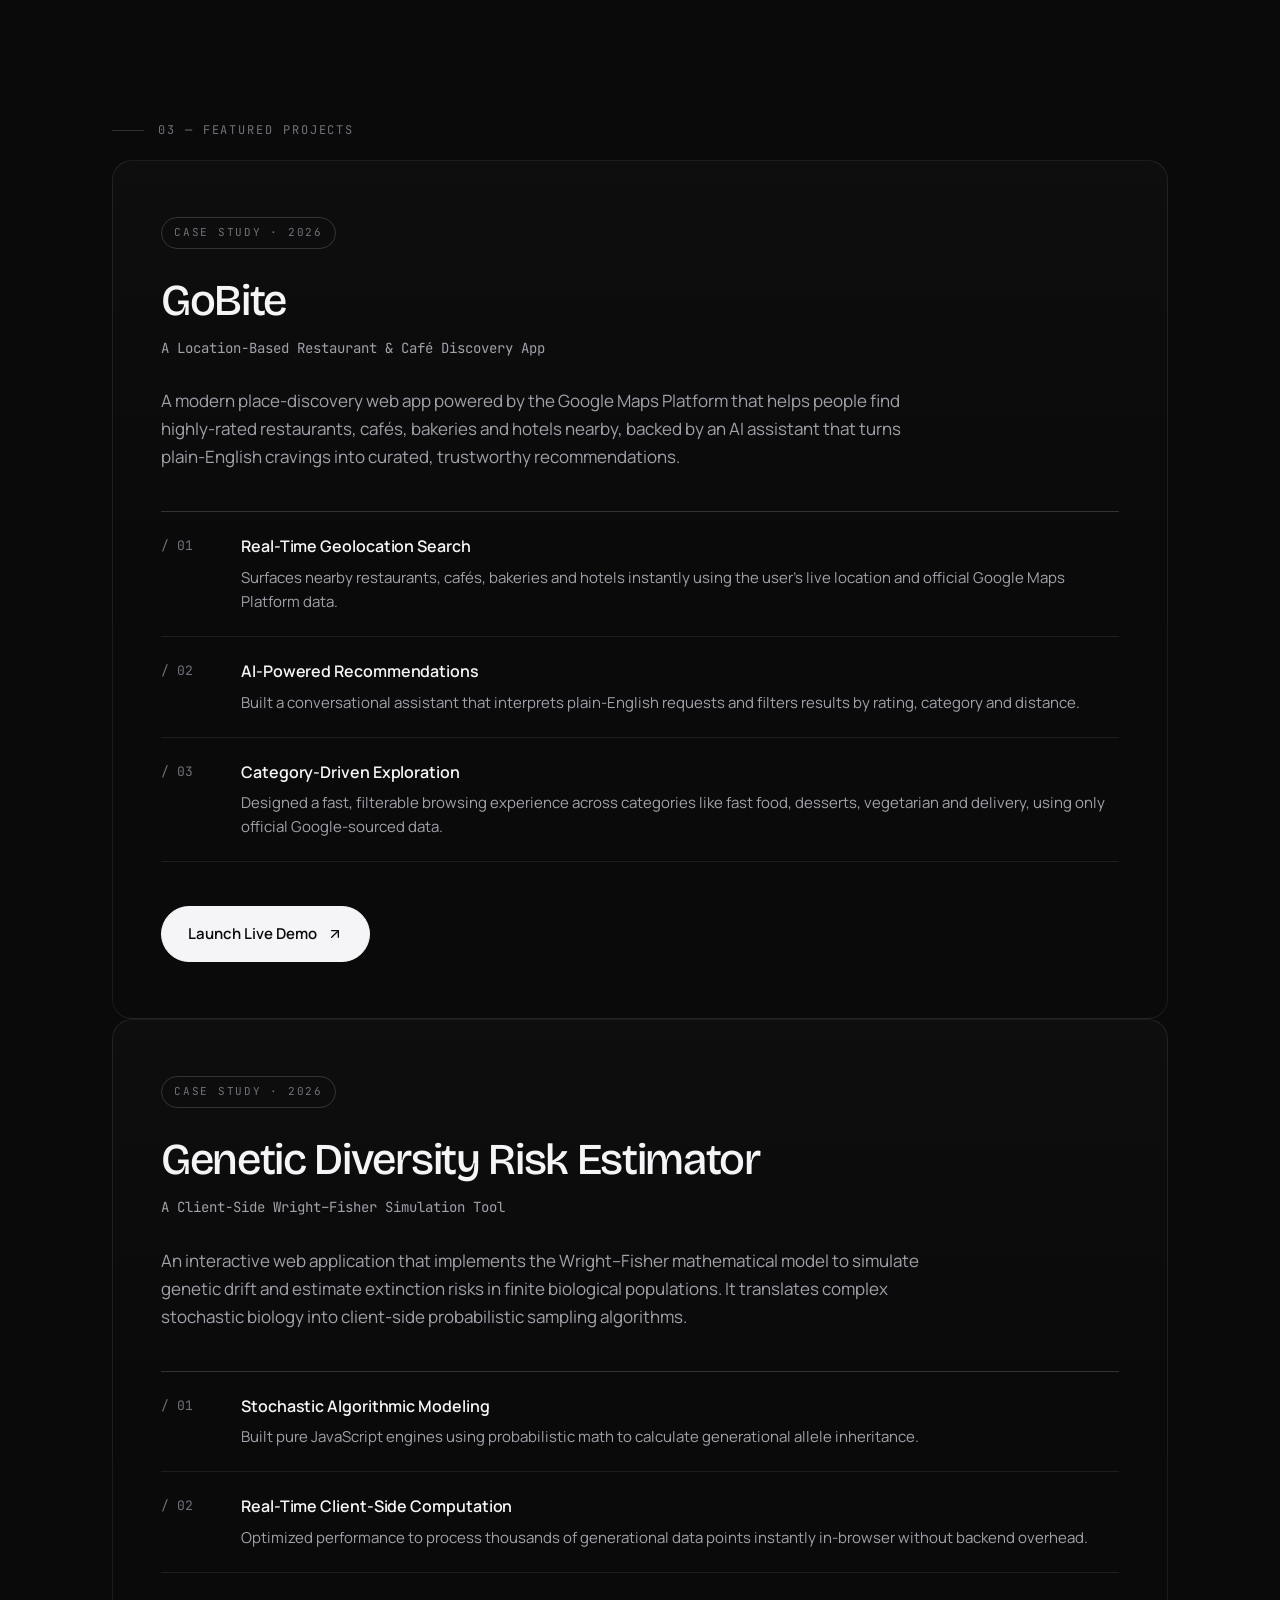
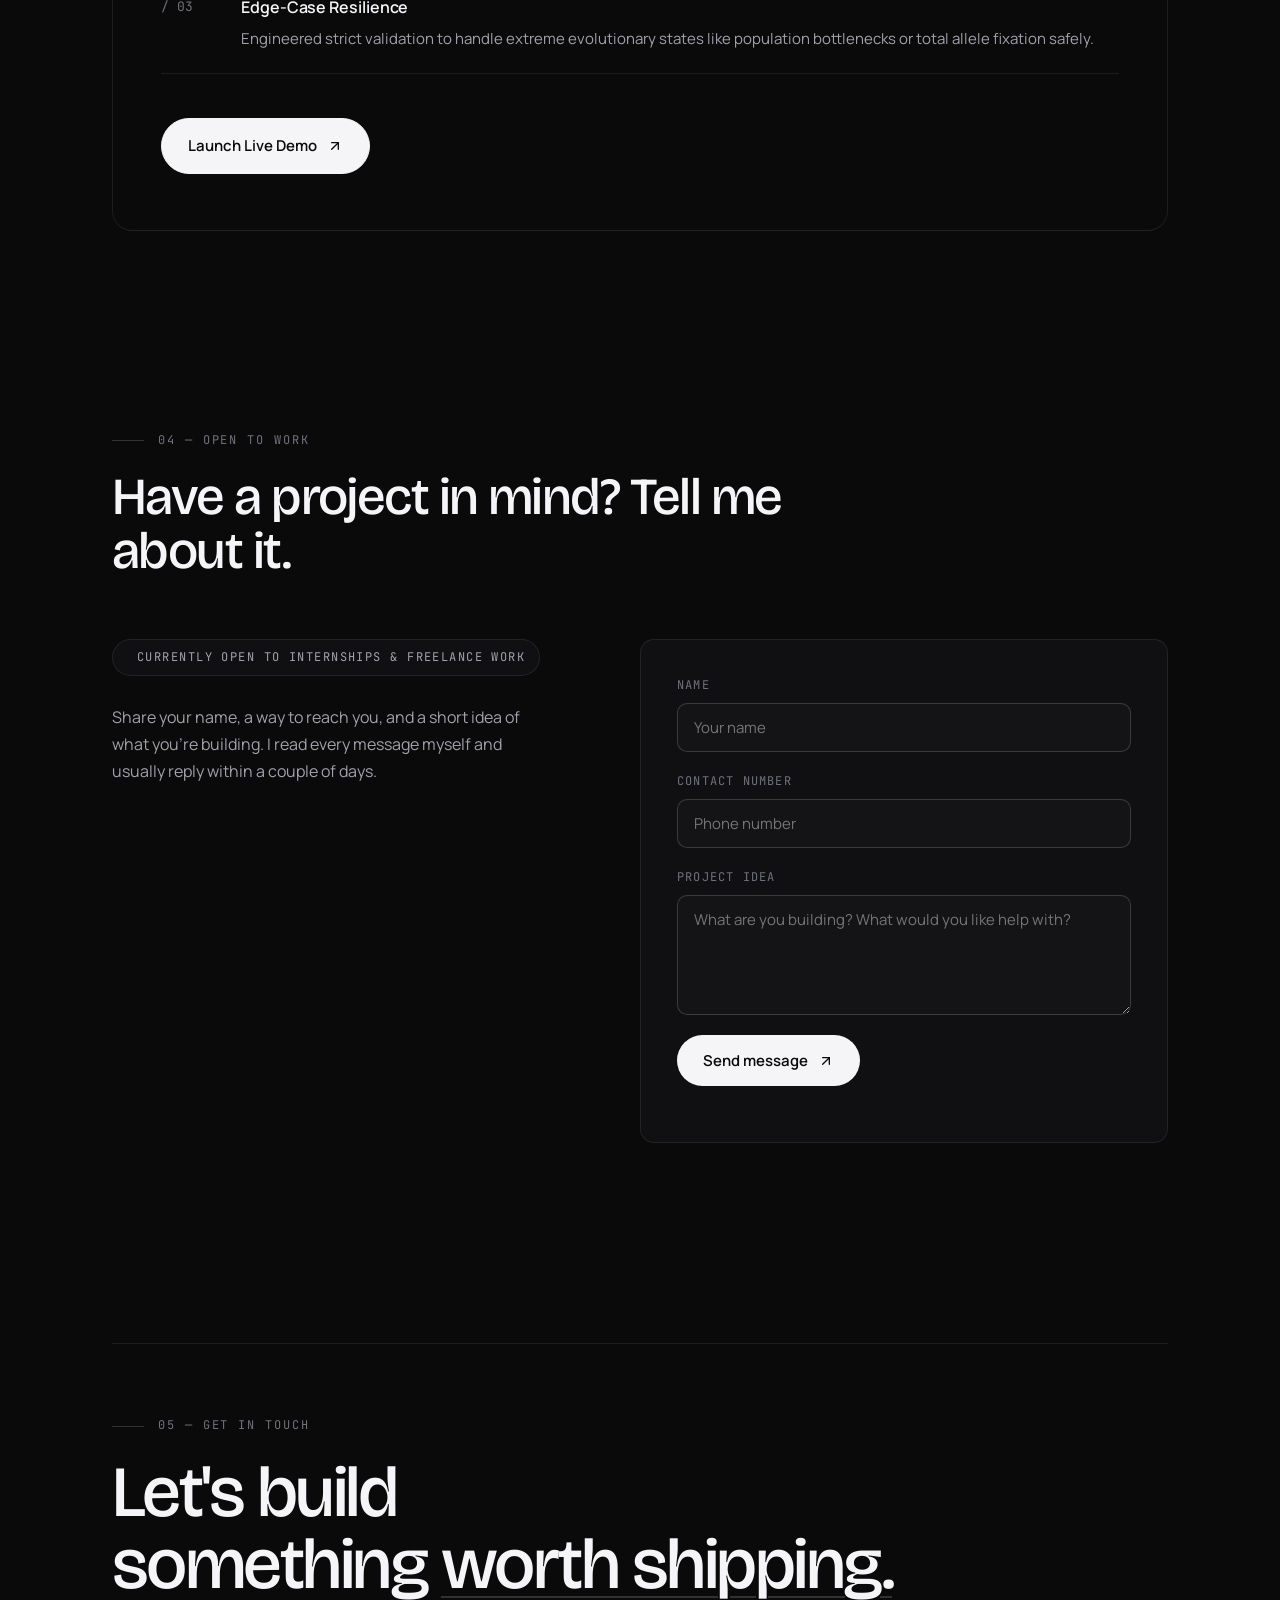
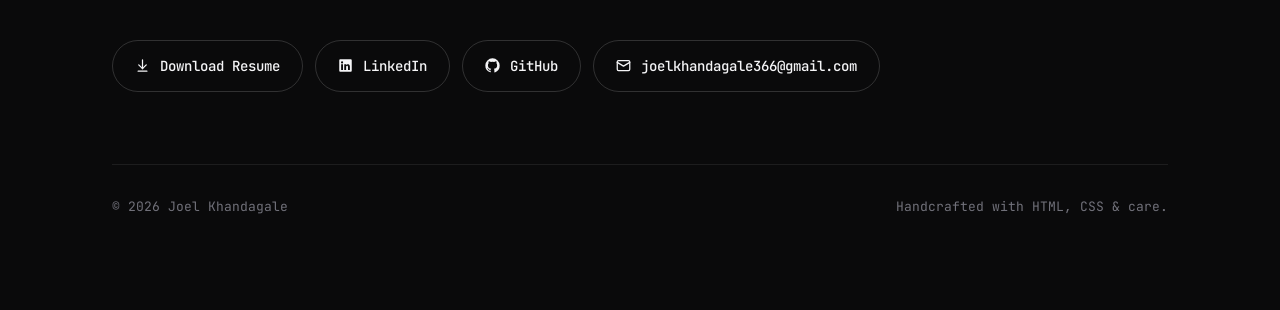
==== commit 8239ad1b: "Revise hero tagline for AI web development emphasis Updated hero tagline to reflect AI-powered web d" ====
--- a/index.html
+++ b/index.html
@@ -40,8 +40,10 @@
 <span class="stroke">Khandagale.</span>
 </h1>
 <p class="hero-tag reveal delay-2" data-testid="hero-tagline">
-<strong>2nd-Year IT Student</strong> · Algorithmic Problem Solver &amp; Web Developer. Building
-client-side simulations, clean interfaces, and honest software.
+<strong>2nd-Year IT Student</strong> · AI-Powered Web Developer. Building modern web
+experiences with AI-assisted development — turning ideas into responsive, functional
+websites. Focused on clean UI, performance, and real-world problem solving. Always
+learning, experimenting, and shipping better products.
 </p>
 <div class="cta-row reveal delay-3">
 <a class="btn" href="#project" data-testid="hero-view-work-btn">
